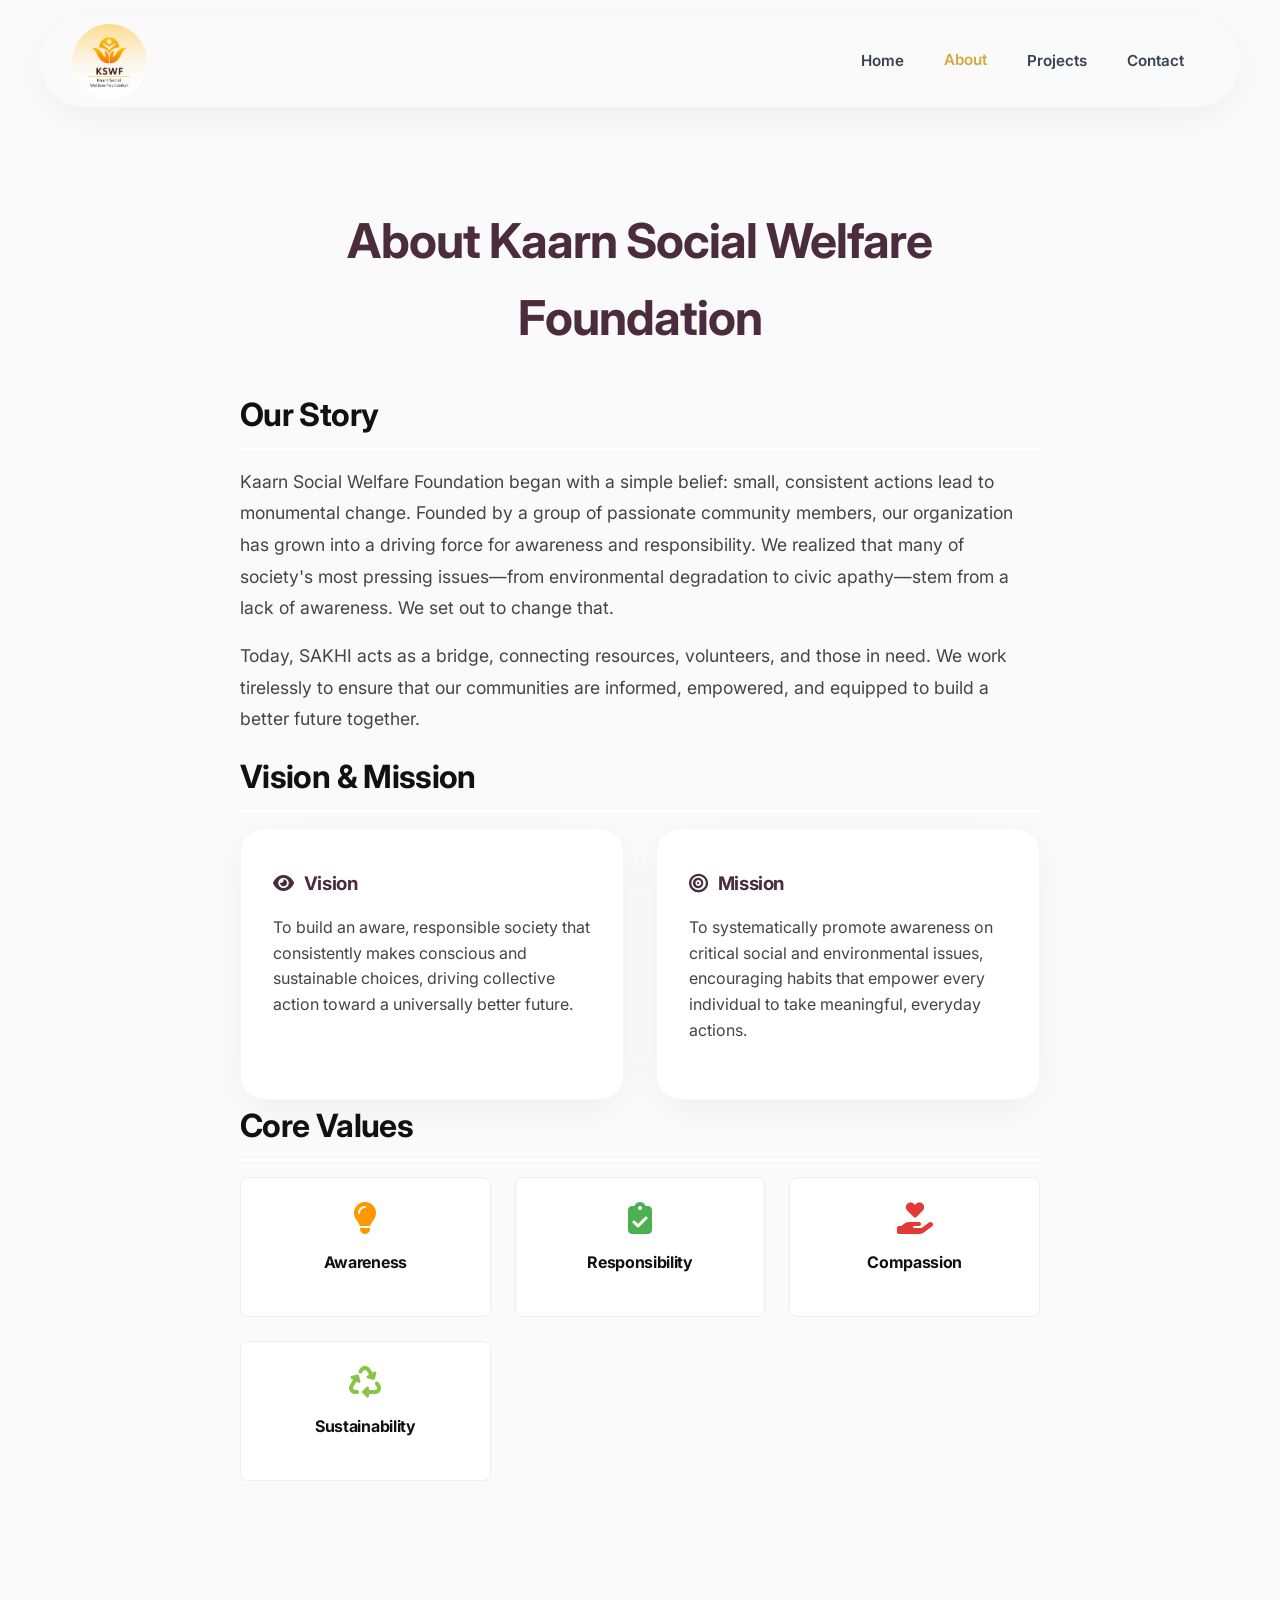
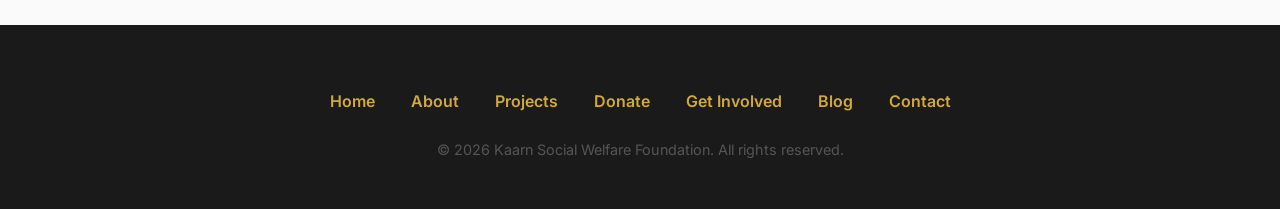
==== about.html @ 5286b678 "Initial commit" ====
<!doctype html>
<html lang="en">
  <head>
    <meta charset="UTF-8" />
    <meta name="viewport" content="width=device-width, initial-scale=1.0" />
    <title>About Us - Kaarn Social Welfare Foundation</title>
    <link rel="preconnect" href="https://fonts.googleapis.com" />
    <link rel="preconnect" href="https://fonts.gstatic.com" crossorigin />
    <link
      href="https://fonts.googleapis.com/css2?family=Inter:wght@400;600;700&family=Lora:ital,wght@0,400;0,700;1,600&display=swap"
      rel="stylesheet"
    />
    <link rel="stylesheet" href="css/style.css" />
    <link
      rel="stylesheet"
      href="https://cdnjs.cloudflare.com/ajax/libs/font-awesome/6.4.0/css/all.min.css"
    />
  </head>
  <body>
    <header class="header">
      <nav class="nav-container">
        <div class="logo">
          <a href="index.html" class="flex items-center"
            ><img src="images/kswf-logo.png" alt="KSWF Logo"
          /></a>
        </div>
        <div class="nav-links">
          <a href="index.html">Home</a>
          <a href="about.html" class="active">About</a>
          <a href="programs.html">Projects</a>
          <a href="contact.html">contact</a>
        </div>
      </nav>
    </header>

    <main>
      <section class="section container" style="max-width: 800px">
        <h1
          class="text-center mb-2"
          style="font-size: 3rem; color: var(--button-bg)"
        >
          About Kaarn Social Welfare Foundation
        </h1>

        <div class="mb-4">
          <h2
            style="
              font-size: 2rem;
              border-bottom: 2px solid var(--card-bg);
              padding-bottom: 0.5rem;
            "
          >
            Our Story
          </h2>
          <p
            class="font-sans mt-1"
            style="font-size: 1.1rem; color: #444; line-height: 1.8"
          >
            Kaarn Social Welfare Foundation began with a simple belief: small,
            consistent actions lead to monumental change. Founded by a group of
            passionate community members, our organization has grown into a
            driving force for awareness and responsibility. We realized that
            many of society's most pressing issues—from environmental
            degradation to civic apathy—stem from a lack of awareness. We set
            out to change that.
          </p>
          <p
            class="font-sans mt-1"
            style="font-size: 1.1rem; color: #444; line-height: 1.8"
          >
            Today, SAKHI acts as a bridge, connecting resources, volunteers, and
            those in need. We work tirelessly to ensure that our communities are
            informed, empowered, and equipped to build a better future together.
          </p>
        </div>

        <div class="mb-4">
          <h2
            style="
              font-size: 2rem;
              border-bottom: 2px solid var(--card-bg);
              padding-bottom: 0.5rem;
            "
          >
            Vision & Mission
          </h2>
          <div class="flex gap-2 mt-2 flex-wrap">
            <div class="card flex-1" style="min-width: 300px">
              <h3 style="color: var(--button-bg)">
                <i class="fas fa-eye" style="margin-right: 10px"></i>Vision
              </h3>
              <p style="font-family: var(--font-sans); color: #444">
                To build an aware, responsible society that consistently makes
                conscious and sustainable choices, driving collective action
                toward a universally better future.
              </p>
            </div>
            <div class="card flex-1" style="min-width: 300px">
              <h3 style="color: var(--button-bg)">
                <i class="fas fa-bullseye" style="margin-right: 10px"></i
                >Mission
              </h3>
              <p style="font-family: var(--font-sans); color: #444">
                To systematically promote awareness on critical social and
                environmental issues, encouraging habits that empower every
                individual to take meaningful, everyday actions.
              </p>
            </div>
          </div>
        </div>

        <div>
          <h2
            style="
              font-size: 2rem;
              border-bottom: 2px solid var(--card-bg);
              padding-bottom: 0.5rem;
            "
          >
            Core Values
          </h2>
          <ul class="grid-auto-fit mt-2" style="list-style: none; gap: 1.5rem">
            <li
              class="card-light text-center"
              style="padding: 1.5rem; border-radius: 8px"
            >
              <i
                class="fas fa-lightbulb"
                style="font-size: 2rem; color: #ff9800; margin-bottom: 1rem"
              ></i>
              <h4 style="font-family: var(--font-sans)">Awareness</h4>
            </li>
            <li
              class="card-light text-center"
              style="padding: 1.5rem; border-radius: 8px"
            >
              <i
                class="fas fa-clipboard-check"
                style="font-size: 2rem; color: #4caf50; margin-bottom: 1rem"
              ></i>
              <h4 style="font-family: var(--font-sans)">Responsibility</h4>
            </li>
            <li
              class="card-light text-center"
              style="padding: 1.5rem; border-radius: 8px"
            >
              <i
                class="fas fa-hand-holding-heart"
                style="font-size: 2rem; color: #e53935; margin-bottom: 1rem"
              ></i>
              <h4 style="font-family: var(--font-sans)">Compassion</h4>
            </li>
            <li
              class="card-light text-center"
              style="padding: 1.5rem; border-radius: 8px"
            >
              <i
                class="fas fa-recycle"
                style="font-size: 2rem; color: #8bc34a; margin-bottom: 1rem"
              ></i>
              <h4 style="font-family: var(--font-sans)">Sustainability</h4>
            </li>
          </ul>
        </div>
      </section>
    </main>

    <footer class="footer">
      <div class="container">
        <div class="footer-links">
          <a href="index.html">Home</a>
          <a href="about.html">About</a>
          <a href="programs.html">Projects</a>
          <a href="donate.html">Donate</a>
          <a href="get-involved.html">Get Involved</a>
          <a href="blog.html">Blog</a>
          <a href="contact.html">Contact</a>
        </div>
        <p class="footer-text">
          &copy; 2026 Kaarn Social Welfare Foundation. All rights reserved.
        </p>
      </div>
    </footer>
    <script src="js/main.js"></script>
  </body>
</html>
---- css/style.css ----
:root {
  --bg-color: #FAFAFA;
  --text-color: #2A2A2A;
  --card-bg: #FFFFFF;
  --button-bg: #4b2c3a;
  --button-hover: #3d232f;
  --nav-text: #374151;
  --font-serif: "Lora", serif;
  --font-sans: "Inter", sans-serif;
  --grid-color: rgba(0, 0, 0, 0.03);
  --glass-bg: rgba(255, 255, 255, 0.7);
  --glass-border: rgba(255, 255, 255, 0.4);
  --shadow-soft: 0 10px 40px -10px rgba(0, 0, 0, 0.08);
  --shadow-hover: 0 20px 40px -10px rgba(0, 0, 0, 0.12);
}

* {
  margin: 0;
  padding: 0;
  box-sizing: border-box;
}

body {
  font-family: var(--font-sans);
  background-color: var(--bg-color);
  color: var(--text-color);
  line-height: 1.6;
  -webkit-font-smoothing: antialiased;
}

/* Typography */
h1, h2, h3, h4, h5, h6 {
  font-family: var(--font-sans);
  font-weight: 700;
  margin-bottom: 1rem;
  letter-spacing: -0.02em;
  color: #111;
}

p {
  margin-bottom: 1rem;
  color: #555;
}

a {
  text-decoration: none;
  color: inherit;
}

/* Utilities */
.glass {
  background: var(--glass-bg);
  backdrop-filter: blur(16px);
  -webkit-backdrop-filter: blur(16px);
  border: 1px solid var(--glass-border);
}

/* Animations */
@keyframes fadeInUp {
  from {
    opacity: 0;
    transform: translateY(30px);
  }
  to {
    opacity: 1;
    transform: translateY(0);
  }
}
.fade-in-up {
  animation: fadeInUp 0.8s cubic-bezier(0.4, 0, 0.2, 1) forwards;
  opacity: 0;
}
.delay-1 { animation-delay: 0.1s; }
.delay-2 { animation-delay: 0.2s; }
.delay-3 { animation-delay: 0.3s; }

/* Layout */
.container {
  max-width: 1200px;
  margin: 0 auto;
  padding: 0 2rem;
}

/* Navigation */
.header {
  position: sticky;
  top: 0;
  z-index: 1000;
  padding: 1rem 0;
  background: transparent;
}

.nav-container {
  display: flex;
  justify-content: space-between;
  align-items: center;
  max-width: 1200px;
  margin: 0 auto;
  padding: 0.5rem 2rem;
  border-radius: 50px;
  box-shadow: var(--shadow-soft);
  transition: all 0.3s ease;
}

.logo {
  display: flex;
  align-items: center;
}

.logo a {
  display: flex;
  align-items: center;
  justify-content: center;
  width: 75px;
  height: 75px;
  border-radius: 50%;
  overflow: hidden;
}

.logo img {
  width: 100%;
  height: 100%;
  object-fit: cover;
  transform: scale(1.35); /* Zooms in to crop the outer cream border */
}

.nav-links {
  display: flex;
  gap: 2.5rem;
  padding: 0.5rem 1.5rem;
  background-color: transparent;
}

.nav-links a {
  font-family: var(--font-sans);
  font-size: 0.95rem;
  font-weight: 600;
  text-transform: capitalize;
  color: var(--nav-text);
  transition: color 0.3s ease, transform 0.2s ease;
}

.nav-links a:hover,
.nav-links a.active {
  color: #d1a93e;
  transform: translateY(-1px);
}

/* Button */
.btn {
  display: inline-flex;
  align-items: center;
  justify-content: center;
  background-color: var(--button-bg);
  color: white;
  padding: 0.8rem 2.5rem;
  border-radius: 50px;
  font-family: var(--font-sans);
  font-weight: 600;
  text-align: center;
  transition: all 0.3s cubic-bezier(0.4, 0, 0.2, 1);
  cursor: pointer;
  border: none;
  box-shadow: 0 4px 15px rgba(75, 44, 58, 0.2);
}

.btn:hover {
  background-color: var(--button-hover);
  transform: translateY(-3px);
  box-shadow: 0 8px 25px rgba(75, 44, 58, 0.3);
}

/* Sections */
.section {
  padding: 5rem 0;
}

.text-center {
  text-align: center;
}

/* Grid Background */
.bg-grid {
  background-image:
    linear-gradient(to right, var(--grid-color) 1px, transparent 1px),
    linear-gradient(to bottom, var(--grid-color) 1px, transparent 1px);
  background-size: 40px 40px;
}

/* Cards */
.card {
  background-color: var(--card-bg);
  border-radius: 24px;
  padding: 2.5rem 2rem;
  box-shadow: var(--shadow-soft);
  border: 1px solid rgba(0,0,0,0.03);
  transition: all 0.3s cubic-bezier(0.4, 0, 0.2, 1);
}

.card:hover {
  transform: translateY(-8px);
  box-shadow: var(--shadow-hover);
}

/* Footer */
.footer {
  background-color: #1a1a1a;
  color: white;
  text-align: center;
  padding: 4rem 0 2rem;
  margin-top: 4rem;
}

.footer a {
  color: #d1a93e;
  margin: 0 1rem;
  font-weight: 600;
  transition: color 0.3s;
}
.footer a:hover {
  color: white;
}

/* Forms */
.form-group {
  margin-bottom: 1.5rem;
}

.form-control {
  width: 100%;
  padding: 0.8rem;
  border: 1px solid #ddd;
  border-radius: 4px;
  font-family: var(--font-sans);
}

textarea.form-control {
  min-height: 150px;
}

/* Typography & Utilities */
.text-italic {
  font-style: italic;
}
.font-sans {
  font-family: var(--font-sans);
}
.font-serif {
  font-family: var(--font-serif);
}
.font-weight-600 {
  font-weight: 600;
}
.font-weight-700 {
  font-weight: 700;
}
.text-primary {
  color: #e53935;
}
.text-secondary {
  color: #4caf50;
}
.text-accent {
  color: #ff9800;
}
.text-gold {
  color: #d1a93e;
}
.text-muted {
  color: #555;
}
.text-muted-light {
  color: #888;
}
.text-muted-dark {
  color: #333;
}
.text-white {
  color: white;
}
.text-lowercase {
  text-transform: lowercase;
}
.text-capitalize {
  text-transform: capitalize;
}
.letter-spacing-1 {
  letter-spacing: 1px;
}

/* Layout Utilities */
.flex {
  display: flex;
}
.flex-column {
  display: flex;
  flex-direction: column;
}
.items-center {
  align-items: center;
}
.justify-center {
  justify-content: center;
}
.justify-between {
  justify-content: space-between;
}
.flex-wrap {
  flex-wrap: wrap;
}
.flex-1 {
  flex: 1;
}
.gap-1 {
  gap: 1rem;
}
.gap-1-5 {
  gap: 1.5rem;
}
.gap-2 {
  gap: 2rem;
}
.gap-3 {
  gap: 3rem;
}
.gap-4 {
  gap: 4rem;
}
.mb-0-5 {
  margin-bottom: 0.5rem;
}
.mb-1 {
  margin-bottom: 1rem;
}
.mb-1-5 {
  margin-bottom: 1.5rem;
}
.mb-2 {
  margin-bottom: 2rem;
}
.mb-3 {
  margin-bottom: 3rem;
}
.mt-0-5 {
  margin-top: 0.5rem;
}
.mt-1 {
  margin-top: 1rem;
}
.mr-0-5 {
  margin-right: 0.5rem;
}
.w-full {
  width: 100%;
}
.h-full {
  height: 100%;
}

/* Custom Components */
.hero-section {
  position: relative;
  width: 100%;
  height: 60vh;
  overflow: hidden;
  display: flex;
  align-items: center;
  justify-content: center;
  background-color: #fcfcf2;
}
.hero-image {
  width: 100%;
  height: 100%;
  object-fit: cover;
  position: absolute;
  z-index: 1;
}
.hero-content {
  position: relative;
  z-index: 2;
  text-align: center;
  background: rgba(255, 255, 255, 0.85);
  padding: 2rem 4rem;
  border-radius: 12px;
  box-shadow: 0 4px 15px rgba(0, 0, 0, 0.1);
}
.quote-text {
  font-style: italic;
  font-weight: 600;
  font-size: 1.2rem;
  line-height: 1.8;
}

/* Grids */
.grid-auto-fit {
  display: grid;
  grid-template-columns: repeat(auto-fit, minmax(250px, 1fr));
  gap: 2rem;
}

/* Cards Extended */
.card-light {
  background-color: #fff;
  border: 1px solid #eee;
}

/* Specific Section Styles */
.vision-mission-list {
  list-style: none;
  font-family: var(--font-serif);
  font-size: 1.1rem;
  line-height: 2;
}
.vision-mission-list i {
  color: #d1a93e;
  margin-right: 8px;
}
.cta-section {
  background-color: var(--card-bg);
  padding: 5rem 2rem;
  margin: 3rem auto;
  max-width: 1100px;
  border-radius: 20px;
  box-shadow: 0 10px 30px rgba(0, 0, 0, 0.05);
}

.btn-group {
  display: flex;
  gap: 1rem;
  margin-bottom: 1rem;
}
.btn-outline {
  flex: 1;
  background-color: #f0f0f0;
  color: #333;
  padding: 0.5rem;
}
.btn-outline.active {
  background-color: var(--button-bg);
  color: white;
}
.btn-success {
  background-color: #4caf50;
  color: white;
}
.btn-danger {
  background-color: #e53935;
  color: white;
}

/* Forms Extended */
.form-label {
  font-family: var(--font-sans);
  font-weight: 600;
  display: block;
  margin-bottom: 0.5rem;
}
.payment-placeholder {
  border: 1px dashed #ccc;
  padding: 1.5rem;
  text-align: center;
  background-color: #f9f9f9;
  border-radius: 4px;
}
.footer-links {
  margin-bottom: 1.5rem;
}
.footer-text {
  font-family: var(--font-sans);
  font-size: 0.9rem;
}

/* Responsive */
@media (max-width: 768px) {
  .nav-container {
    padding: 0.5rem 1rem;
    /* Do not change flex-direction to column, keep inline */
  }

  .nav-links {
    gap: 0.8rem;
    padding: 0;
  }

  .nav-links a {
    font-size: 0.85rem;
  }

  .logo a {
    width: 50px;
    height: 50px;
  }

  .hero-content {
    padding: 1.5rem 1rem;
    width: 90%;
  }

  .hero-content h1 {
    font-size: 1.8rem !important;
  }
  
  .hero-content p {
    font-size: 1rem !important;
  }
}

/* ==========================================================================
   Our Work & Impact Stories Section
   ========================================================================== */

/* General Section Styles */
.stories-section {
  background-color: var(--bg-color); /* Cream/White background */
  padding: 5rem 0;
}

.stories-subtitle {
  text-align: center;
  color: #555;
  font-size: 1.1rem;
  max-width: 700px;
  margin: 0 auto 3rem auto;
}

/* Part 1: Impact Highlights */
.highlights-wrapper {
  overflow-x: auto;
  padding: 1rem 0 2rem 0;
  margin-bottom: 2rem;
  -webkit-overflow-scrolling: touch;
  scrollbar-width: thin;
}

.highlights-wrapper::-webkit-scrollbar {
  height: 6px;
}
.highlights-wrapper::-webkit-scrollbar-thumb {
  background-color: #ddd;
  border-radius: 10px;
}

.highlights-container {
  display: flex;
  gap: 2rem;
  padding: 0 1rem;
  width: max-content;
  margin: 0 auto;
}

.highlight-item {
  display: flex;
  flex-direction: column;
  align-items: center;
  gap: 0.8rem;
  cursor: pointer;
  transition: transform 0.2s ease;
  width: 100px;
}

.highlight-item:hover {
  transform: translateY(-5px);
}

.highlight-img-wrapper {
  width: 80px;
  height: 80px;
  border-radius: 50%;
  padding: 4px;
  background: linear-gradient(135deg, #d1a93e, #4caf50); /* Soft yellow to green */
  box-shadow: 0 4px 10px rgba(0,0,0,0.1);
}

.highlight-img-wrapper img {
  width: 100%;
  height: 100%;
  border-radius: 50%;
  object-fit: cover;
  border: 3px solid #fff; /* Inner white border */
}

.highlight-title {
  font-size: 0.85rem;
  font-weight: 600;
  text-align: center;
  color: #333;
  line-height: 1.2;
}

/* Part 2: Featured Program */
.featured-program-container {
  margin-bottom: 4rem;
}

.featured-card {
  display: flex;
  background: var(--card-bg);
  border-radius: 20px;
  overflow: hidden;
  box-shadow: 0 10px 40px -10px rgba(0,0,0,0.1);
  transition: box-shadow 0.3s ease, transform 0.3s ease;
  border: 1px solid rgba(0,0,0,0.03);
}

.featured-card:hover {
  box-shadow: 0 20px 50px -10px rgba(0,0,0,0.15);
  transform: translateY(-3px);
}

.featured-img-container {
  flex: 1;
  min-width: 300px;
  position: relative;
}

.featured-img-container img {
  width: 100%;
  height: 100%;
  object-fit: cover;
  min-height: 350px;
}

.featured-content {
  flex: 1;
  padding: 3rem;
  display: flex;
  flex-direction: column;
  justify-content: center;
}

.badge {
  display: inline-block;
  padding: 0.4rem 1rem;
  border-radius: 50px;
  font-size: 0.8rem;
  font-weight: 700;
  text-transform: uppercase;
  letter-spacing: 0.5px;
  margin-bottom: 1rem;
  width: fit-content;
}

.badge-featured {
  background-color: rgba(209, 169, 62, 0.15); /* Light gold */
  color: #b38b22;
}

.featured-stats {
  display: flex;
  flex-wrap: wrap;
  gap: 1.5rem;
  margin-top: 1.5rem;
  margin-bottom: 2rem;
  padding-top: 1.5rem;
  border-top: 1px solid #eee;
}

.stat-item {
  display: flex;
  align-items: center;
  gap: 0.5rem;
  font-size: 0.95rem;
  color: #555;
  font-weight: 600;
}

.stat-item i {
  color: #4caf50;
  font-size: 1.2rem;
}

/* Part 3: Filter Buttons */
.filter-container {
  display: flex;
  flex-wrap: wrap;
  justify-content: center;
  gap: 1rem;
  margin-bottom: 3rem;
}

.filter-pill {
  padding: 0.6rem 1.5rem;
  border-radius: 50px;
  border: 1px solid #ddd;
  background-color: #fff;
  color: #555;
  font-weight: 600;
  font-size: 0.95rem;
  cursor: pointer;
  transition: all 0.3s ease;
  font-family: var(--font-sans);
}

.filter-pill:hover {
  border-color: #d1a93e;
  color: #d1a93e;
}

.filter-pill.active {
  background-color: var(--button-bg);
  color: #fff;
  border-color: var(--button-bg);
}

/* Part 4: Post Cards Grid */
.post-grid {
  display: grid;
  grid-template-columns: repeat(3, 1fr);
  gap: 2rem;
}

.post-card {
  background: var(--card-bg);
  border-radius: 16px;
  overflow: hidden;
  box-shadow: 0 8px 30px -10px rgba(0,0,0,0.08);
  transition: all 0.3s ease;
  border: 1px solid rgba(0,0,0,0.03);
  display: flex;
  flex-direction: column;
}

.post-card:hover {
  transform: translateY(-8px);
  box-shadow: 0 15px 40px -10px rgba(0,0,0,0.12);
}

.post-img-container {
  position: relative;
  height: 220px;
  overflow: hidden;
}

.post-img-container img {
  width: 100%;
  height: 100%;
  object-fit: cover;
  transition: transform 0.5s ease;
}

.post-card:hover .post-img-container img {
  transform: scale(1.05);
}

.post-badge {
  position: absolute;
  top: 1rem;
  left: 1rem;
  background: rgba(255,255,255,0.95);
  color: #4caf50;
  padding: 0.4rem 0.8rem;
  border-radius: 50px;
  font-size: 0.75rem;
  font-weight: 700;
  text-transform: uppercase;
  box-shadow: 0 4px 10px rgba(0,0,0,0.1);
  z-index: 2;
}

.post-content {
  padding: 1.5rem;
  display: flex;
  flex-direction: column;
  flex: 1;
}

.post-meta {
  display: flex;
  justify-content: space-between;
  font-size: 0.85rem;
  color: #888;
  margin-bottom: 0.8rem;
  font-weight: 500;
}

.post-meta i {
  color: #d1a93e;
  margin-right: 4px;
}

.post-title {
  font-size: 1.25rem;
  margin-bottom: 0.8rem;
  line-height: 1.4;
}

.post-desc {
  font-size: 0.95rem;
  color: #666;
  margin-bottom: 1.5rem;
  flex: 1;
}

.post-footer {
  display: flex;
  justify-content: space-between;
  align-items: center;
  border-top: 1px solid #f0f0f0;
  padding-top: 1.2rem;
  margin-top: auto;
}

.post-impact {
  font-size: 0.85rem;
  font-weight: 700;
  color: #4caf50;
  display: flex;
  align-items: center;
  gap: 4px;
}

.post-read-btn {
  font-size: 0.9rem;
  font-weight: 600;
  color: var(--button-bg);
  transition: color 0.2s ease;
}

.post-card:hover .post-read-btn {
  color: #d1a93e;
}

/* Modal Styles */
.impact-modal-overlay {
  position: fixed;
  top: 0;
  left: 0;
  width: 100%;
  height: 100%;
  background: rgba(0,0,0,0.6);
  backdrop-filter: blur(5px);
  z-index: 2000;
  display: flex;
  align-items: center;
  justify-content: center;
  opacity: 0;
  visibility: hidden;
  transition: all 0.3s ease;
  padding: 1rem;
}

.impact-modal-overlay.active {
  opacity: 1;
  visibility: visible;
}

.impact-modal-content {
  background: var(--card-bg);
  border-radius: 20px;
  width: 100%;
  max-width: 600px;
  max-height: 90vh;
  overflow-y: auto;
  position: relative;
  transform: translateY(30px);
  transition: all 0.4s cubic-bezier(0.175, 0.885, 0.32, 1.275);
  box-shadow: 0 20px 60px rgba(0,0,0,0.2);
}

.impact-modal-overlay.active .impact-modal-content {
  transform: translateY(0);
}

.impact-modal-close {
  position: absolute;
  top: 15px;
  right: 15px;
  width: 35px;
  height: 35px;
  border-radius: 50%;
  background: rgba(255,255,255,0.9);
  border: none;
  font-size: 1.2rem;
  color: #333;
  cursor: pointer;
  display: flex;
  align-items: center;
  justify-content: center;
  z-index: 10;
  box-shadow: 0 2px 10px rgba(0,0,0,0.1);
  transition: all 0.2s ease;
}

.impact-modal-close:hover {
  background: #fff;
  color: #e53935;
  transform: scale(1.1);
}

.impact-modal-img {
  width: 100%;
  height: 300px;
  object-fit: cover;
}

.impact-modal-body {
  padding: 2.5rem;
}

.impact-modal-stats {
  display: flex;
  gap: 1.5rem;
  margin-top: 1rem;
  margin-bottom: 2rem;
  padding: 1rem;
  background: #fcfcf2;
  border-radius: 12px;
  border-left: 4px solid #4caf50;
}

/* Responsive Overrides for Stories Section */
@media (max-width: 992px) {
  .post-grid {
    grid-template-columns: repeat(2, 1fr);
  }
  .featured-card {
    flex-direction: column;
  }
  .featured-img-container img {
    min-height: 250px;
  }
  .featured-content {
    padding: 2rem;
  }
}

@media (max-width: 576px) {
  .post-grid {
    grid-template-columns: 1fr;
  }
  .highlights-container {
    justify-content: flex-start;
  }
  .impact-modal-body {
    padding: 1.5rem;
  }
}
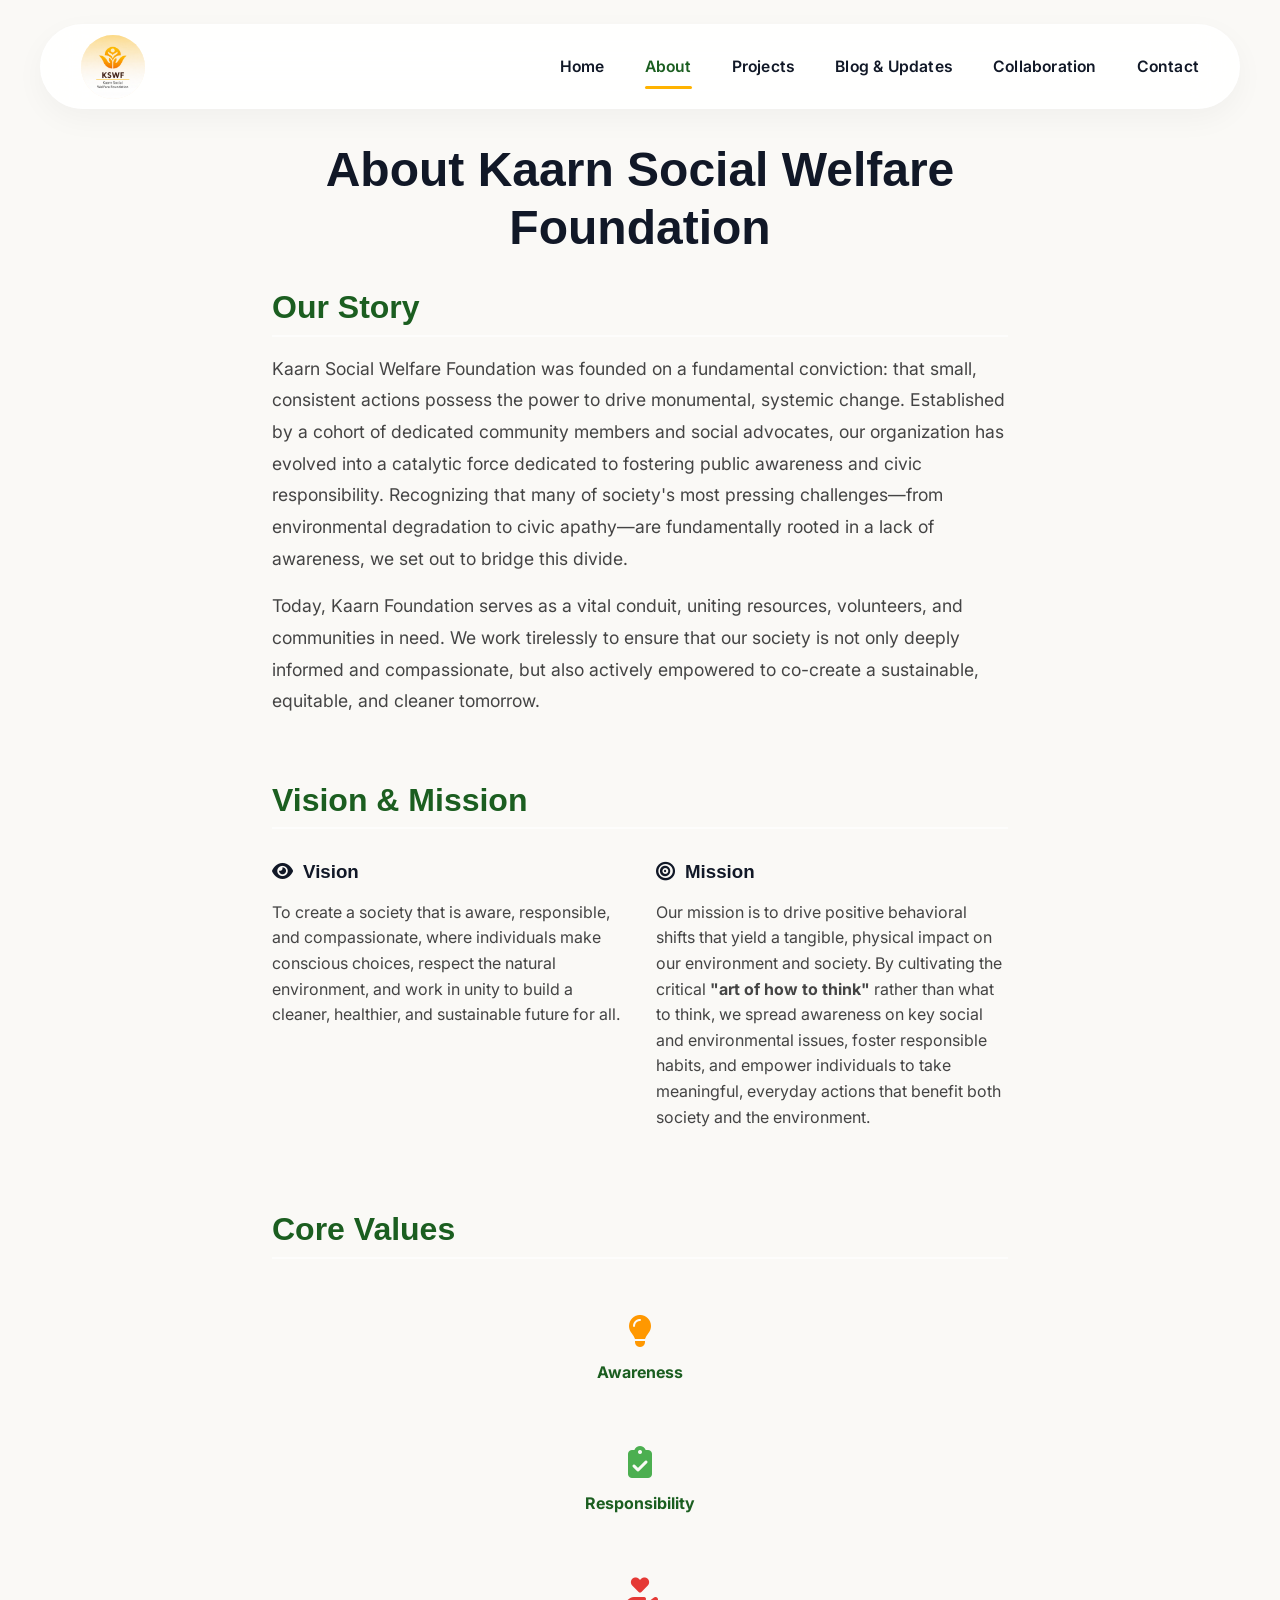
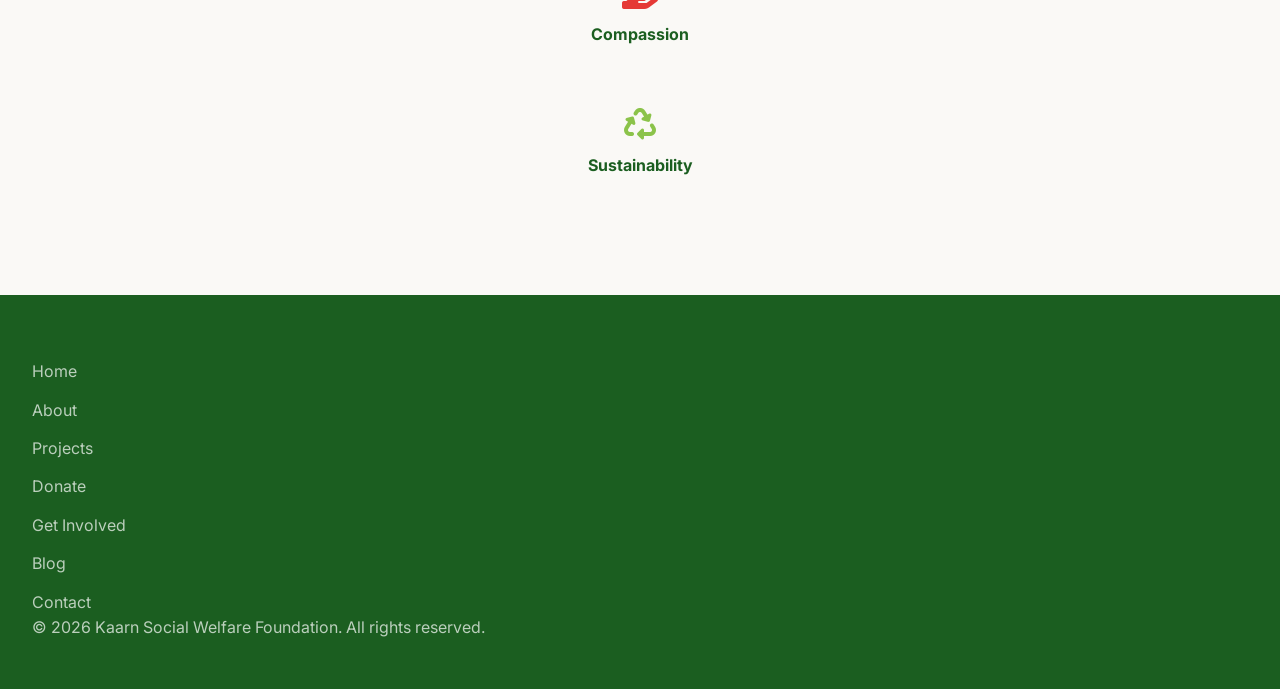
==== commit 190a7840: "main file" ====
--- a/about.html
+++ b/about.html
@@ -28,7 +28,9 @@
           <a href="index.html">Home</a>
           <a href="about.html" class="active">About</a>
           <a href="programs.html">Projects</a>
-          <a href="contact.html">contact</a>
+          <a href="blog.html">Blog & Updates</a>
+          <a href="collab.html">Collaboration</a>
+          <a href="contact.html">Contact</a>
         </div>
       </nav>
     </header>
@@ -56,21 +58,20 @@
             class="font-sans mt-1"
             style="font-size: 1.1rem; color: #444; line-height: 1.8"
           >
-            Kaarn Social Welfare Foundation began with a simple belief: small,
-            consistent actions lead to monumental change. Founded by a group of
-            passionate community members, our organization has grown into a
-            driving force for awareness and responsibility. We realized that
-            many of society's most pressing issues—from environmental
-            degradation to civic apathy—stem from a lack of awareness. We set
-            out to change that.
+            Kaarn Social Welfare Foundation was founded on a fundamental conviction: that small,
+            consistent actions possess the power to drive monumental, systemic change. Established by a cohort of
+            dedicated community members and social advocates, our organization has evolved into a catalytic force
+            dedicated to fostering public awareness and civic responsibility. Recognizing that many of society's most pressing challenges—from
+            environmental degradation to civic apathy—are fundamentally rooted in a lack of awareness, we set
+            out to bridge this divide.
           </p>
           <p
             class="font-sans mt-1"
             style="font-size: 1.1rem; color: #444; line-height: 1.8"
           >
-            Today, SAKHI acts as a bridge, connecting resources, volunteers, and
-            those in need. We work tirelessly to ensure that our communities are
-            informed, empowered, and equipped to build a better future together.
+            Today, Kaarn Foundation serves as a vital conduit, uniting resources, volunteers, and
+            communities in need. We work tirelessly to ensure that our society is not only deeply informed and
+            compassionate, but also actively empowered to co-create a sustainable, equitable, and cleaner tomorrow.
           </p>
         </div>
 
@@ -84,26 +85,21 @@
           >
             Vision & Mission
           </h2>
-          <div class="flex gap-2 mt-2 flex-wrap">
+          <div class="flex gap-2 mt-2 flex-wrap vision-mission-flex">
             <div class="card flex-1" style="min-width: 300px">
               <h3 style="color: var(--button-bg)">
                 <i class="fas fa-eye" style="margin-right: 10px"></i>Vision
               </h3>
-              <p style="font-family: var(--font-sans); color: #444">
-                To build an aware, responsible society that consistently makes
-                conscious and sustainable choices, driving collective action
-                toward a universally better future.
+              <p style="font-family: var(--font-sans); color: #444; line-height: 1.6">
+                To create a society that is aware, responsible, and compassionate, where individuals make conscious choices, respect the natural environment, and work in unity to build a cleaner, healthier, and sustainable future for all.
               </p>
             </div>
             <div class="card flex-1" style="min-width: 300px">
               <h3 style="color: var(--button-bg)">
-                <i class="fas fa-bullseye" style="margin-right: 10px"></i
-                >Mission
+                <i class="fas fa-bullseye" style="margin-right: 10px"></i>Mission
               </h3>
-              <p style="font-family: var(--font-sans); color: #444">
-                To systematically promote awareness on critical social and
-                environmental issues, encouraging habits that empower every
-                individual to take meaningful, everyday actions.
+              <p style="font-family: var(--font-sans); color: #444; line-height: 1.6">
+                Our mission is to drive positive behavioral shifts that yield a tangible, physical impact on our environment and society. By cultivating the critical <strong>"art of how to think"</strong> rather than what to think, we spread awareness on key social and environmental issues, foster responsible habits, and empower individuals to take meaningful, everyday actions that benefit both society and the environment.
               </p>
             </div>
           </div>
--- a/css/style.css
+++ b/css/style.css
@@ -1,17 +1,28 @@
 :root {
-  --bg-color: #FAFAFA;
-  --text-color: #2A2A2A;
-  --card-bg: #FFFFFF;
-  --button-bg: #4b2c3a;
-  --button-hover: #3d232f;
-  --nav-text: #374151;
-  --font-serif: "Lora", serif;
-  --font-sans: "Inter", sans-serif;
-  --grid-color: rgba(0, 0, 0, 0.03);
-  --glass-bg: rgba(255, 255, 255, 0.7);
+  --bg-color: #faf9f6; /* Cream/off-white */
+  --text-primary: #111827; /* Dark text */
+  --text-muted: #4b5563; /* Muted text */
+  --primary-color: #1b5e20; /* Dark green */
+  --primary-hover: #2e7d32; 
+  --accent-color: #ffb300; /* Soft yellow/gold */
+  --accent-hover: #ffcc00;
+  
+  --card-bg: rgba(255, 255, 255, 0.7);
   --glass-border: rgba(255, 255, 255, 0.4);
-  --shadow-soft: 0 10px 40px -10px rgba(0, 0, 0, 0.08);
-  --shadow-hover: 0 20px 40px -10px rgba(0, 0, 0, 0.12);
+  --glass-shadow: 0 8px 32px 0 rgba(31, 38, 135, 0.07);
+  
+  --shadow-soft: 0 4px 20px -2px rgba(0, 0, 0, 0.05);
+  --shadow-hover: 0 10px 30px -5px rgba(0, 0, 0, 0.1);
+  
+  --font-sans: 'Inter', sans-serif;
+  --font-heading: 'Outfit', sans-serif;
+  
+  --radius-sm: 8px;
+  --radius-md: 16px;
+  --radius-lg: 24px;
+  --radius-full: 9999px;
+  
+  --transition: all 0.3s cubic-bezier(0.4, 0, 0.2, 1);
 }
 
 * {
@@ -20,74 +31,136 @@
   box-sizing: border-box;
 }
 
+html {
+  scroll-behavior: smooth;
+}
+
 body {
   font-family: var(--font-sans);
   background-color: var(--bg-color);
-  color: var(--text-color);
+  color: var(--text-primary);
   line-height: 1.6;
   -webkit-font-smoothing: antialiased;
 }
 
+/* Global Content Offsets & Anchor Link Padding */
+main {
+  padding-top: 3.5rem; /* Balanced premium spacing below the sticky floating navbar */
+  display: block;
+}
+
+section {
+  scroll-margin-top: 130px; /* Offset anchor link scroll destination so header doesn't cover headings */
+}
+
+
 /* Typography */
 h1, h2, h3, h4, h5, h6 {
-  font-family: var(--font-sans);
+  font-family: var(--font-heading);
   font-weight: 700;
   margin-bottom: 1rem;
-  letter-spacing: -0.02em;
-  color: #111;
+  color: var(--primary-color);
+  line-height: 1.2;
 }
 
 p {
   margin-bottom: 1rem;
-  color: #555;
+  color: var(--text-muted);
 }
 
 a {
   text-decoration: none;
   color: inherit;
+  transition: var(--transition);
 }
 
 /* Utilities */
+.container {
+  max-width: 1280px;
+  margin: 0 auto;
+  padding: 0 2rem;
+}
+
+.text-center { text-align: center; }
+.mb-1 { margin-bottom: 1rem; }
+.mb-2 { margin-bottom: 2rem; }
+.mb-3 { margin-bottom: 3rem; }
+.mb-4 { margin-bottom: 4rem; }
+.mt-2 { margin-top: 2rem; }
+.w-full { width: 100%; }
+
+.flex { display: flex; }
+.items-center { align-items: center; }
+.justify-between { justify-content: space-between; }
+.justify-center { justify-content: center; }
+.flex-column { flex-direction: column; }
+.flex-wrap { flex-wrap: wrap; }
+.flex-1 { flex: 1 1 0%; }
+.gap-1 { gap: 1rem; }
+.gap-2 { gap: 2rem; }
+.gap-3 { gap: 3rem; }
+
+/* Glassmorphism */
 .glass {
-  background: var(--glass-bg);
-  backdrop-filter: blur(16px);
-  -webkit-backdrop-filter: blur(16px);
+  background: var(--card-bg);
+  backdrop-filter: blur(12px);
+  -webkit-backdrop-filter: blur(12px);
   border: 1px solid var(--glass-border);
+  box-shadow: var(--glass-shadow);
+}
+
+/* Buttons */
+.btn {
+  display: inline-flex;
+  align-items: center;
+  justify-content: center;
+  background-color: var(--primary-color);
+  color: white;
+  padding: 0.8rem 2rem;
+  border-radius: var(--radius-full);
+  font-family: var(--font-sans);
+  font-weight: 600;
+  border: none;
+  cursor: pointer;
+  transition: var(--transition);
+  box-shadow: 0 4px 14px rgba(27, 94, 32, 0.2);
+}
+
+.btn:hover {
+  background-color: var(--primary-hover);
+  transform: scale(1.02) translateY(-2px);
+  box-shadow: 0 6px 20px rgba(27, 94, 32, 0.3);
+  color: white;
+}
+
+.btn-accent {
+  background-color: var(--accent-color);
+  color: var(--text-primary);
+  box-shadow: 0 4px 14px rgba(255, 179, 0, 0.3);
+}
+
+.btn-accent:hover {
+  background-color: var(--accent-hover);
+  color: var(--text-primary);
+  box-shadow: 0 6px 20px rgba(255, 179, 0, 0.4);
 }
 
 /* Animations */
 @keyframes fadeInUp {
-  from {
-    opacity: 0;
-    transform: translateY(30px);
-  }
-  to {
-    opacity: 1;
-    transform: translateY(0);
-  }
-}
+  from { opacity: 0; transform: translateY(30px); }
+  to { opacity: 1; transform: translateY(0); }
+}
+
 .fade-in-up {
   animation: fadeInUp 0.8s cubic-bezier(0.4, 0, 0.2, 1) forwards;
-  opacity: 0;
-}
-.delay-1 { animation-delay: 0.1s; }
-.delay-2 { animation-delay: 0.2s; }
-.delay-3 { animation-delay: 0.3s; }
-
-/* Layout */
-.container {
-  max-width: 1200px;
-  margin: 0 auto;
-  padding: 0 2rem;
 }
 
 /* Navigation */
 .header {
   position: sticky;
-  top: 0;
+  top: 1.5rem;
   z-index: 1000;
-  padding: 1rem 0;
-  background: transparent;
+  padding: 0 1.5rem;
 }
 
 .nav-container {
@@ -96,10 +169,14 @@
   align-items: center;
   max-width: 1200px;
   margin: 0 auto;
-  padding: 0.5rem 2rem;
-  border-radius: 50px;
-  box-shadow: var(--shadow-soft);
-  transition: all 0.3s ease;
+  padding: 0.6rem 2.5rem;
+  border-radius: var(--radius-full);
+  background: rgba(255, 255, 255, 0.9);
+  backdrop-filter: blur(20px);
+  -webkit-backdrop-filter: blur(20px);
+  border: 1px solid var(--glass-border);
+  box-shadow: 0 10px 30px rgba(0, 0, 0, 0.04);
+  min-height: 82px;
 }
 
 .logo {
@@ -111,827 +188,811 @@
   display: flex;
   align-items: center;
   justify-content: center;
-  width: 75px;
-  height: 75px;
+  width: 64px;
+  height: 64px;
   border-radius: 50%;
   overflow: hidden;
+  position: relative;
+  background: #fff6e2; /* Seamlessly matches the cream background of the logo #FFF6E2 */
+  border: none;
+  box-shadow: none;
+  padding: 0;
+  margin: 0;
 }
 
 .logo img {
   width: 100%;
   height: 100%;
   object-fit: cover;
-  transform: scale(1.35); /* Zooms in to crop the outer cream border */
+  display: block;
+  transform: scale(1.32); /* Scales up the inner logo to 85-90% of the circle, cropping the outer border ring */
+  transition: transform 0.3s cubic-bezier(0.4, 0, 0.2, 1);
+  border: none;
+  background: transparent;
+  box-shadow: none;
+}
+
+.logo img:hover {
+  transform: scale(1.42) rotate(2deg); /* Interactive micro-animation */
 }
 
 .nav-links {
   display: flex;
+  align-items: center;
   gap: 2.5rem;
-  padding: 0.5rem 1.5rem;
-  background-color: transparent;
 }
 
 .nav-links a {
   font-family: var(--font-sans);
-  font-size: 0.95rem;
+  font-size: 0.98rem;
   font-weight: 600;
-  text-transform: capitalize;
-  color: var(--nav-text);
-  transition: color 0.3s ease, transform 0.2s ease;
-}
-
-.nav-links a:hover,
-.nav-links a.active {
-  color: #d1a93e;
-  transform: translateY(-1px);
-}
-
-/* Button */
-.btn {
-  display: inline-flex;
-  align-items: center;
-  justify-content: center;
-  background-color: var(--button-bg);
-  color: white;
-  padding: 0.8rem 2.5rem;
-  border-radius: 50px;
-  font-family: var(--font-sans);
-  font-weight: 600;
-  text-align: center;
-  transition: all 0.3s cubic-bezier(0.4, 0, 0.2, 1);
-  cursor: pointer;
-  border: none;
-  box-shadow: 0 4px 15px rgba(75, 44, 58, 0.2);
-}
-
-.btn:hover {
-  background-color: var(--button-hover);
-  transform: translateY(-3px);
-  box-shadow: 0 8px 25px rgba(75, 44, 58, 0.3);
-}
-
-/* Sections */
-.section {
-  padding: 5rem 0;
-}
-
-.text-center {
-  text-align: center;
-}
-
-/* Grid Background */
-.bg-grid {
-  background-image:
-    linear-gradient(to right, var(--grid-color) 1px, transparent 1px),
-    linear-gradient(to bottom, var(--grid-color) 1px, transparent 1px);
-  background-size: 40px 40px;
-}
-
-/* Cards */
-.card {
-  background-color: var(--card-bg);
-  border-radius: 24px;
-  padding: 2.5rem 2rem;
-  box-shadow: var(--shadow-soft);
-  border: 1px solid rgba(0,0,0,0.03);
-  transition: all 0.3s cubic-bezier(0.4, 0, 0.2, 1);
-}
-
-.card:hover {
-  transform: translateY(-8px);
+  color: var(--text-primary);
+  position: relative;
+  display: flex;
+  align-items: center;
+  padding: 0.5rem 0;
+  letter-spacing: 0.2px;
+  transition: var(--transition);
+}
+
+.nav-links a::after {
+  content: '';
+  position: absolute;
+  width: 0;
+  height: 3px;
+  bottom: -2px;
+  left: 0;
+  border-radius: var(--radius-full);
+  background-color: var(--accent-color);
+  transition: width 0.3s cubic-bezier(0.4, 0, 0.2, 1);
+}
+
+.nav-links a:hover::after, .nav-links a.active::after {
+  width: 100%;
+}
+
+.nav-links a:hover, .nav-links a.active {
+  color: var(--primary-color);
+}
+
+
+/* Hero Section */
+.hero-section {
+  padding: 6rem 0 4rem;
+  position: relative;
+  overflow: hidden;
+}
+
+.hero-grid {
+  display: grid;
+  grid-template-columns: 1fr 1fr;
+  gap: 4rem;
+  align-items: center;
+}
+
+.hero-content h1 {
+  font-size: 3.5rem;
+  line-height: 1.1;
+  margin-bottom: 1.5rem;
+  color: var(--primary-color);
+}
+
+.hero-content p {
+  font-size: 1.25rem;
+  margin-bottom: 2rem;
+  max-width: 500px;
+}
+
+.hero-image-wrapper {
+  position: relative;
+  border-radius: var(--radius-lg);
+  overflow: hidden;
   box-shadow: var(--shadow-hover);
-}
-
-/* Footer */
-.footer {
-  background-color: #1a1a1a;
-  color: white;
-  text-align: center;
-  padding: 4rem 0 2rem;
-  margin-top: 4rem;
-}
-
-.footer a {
-  color: #d1a93e;
-  margin: 0 1rem;
-  font-weight: 600;
-  transition: color 0.3s;
-}
-.footer a:hover {
-  color: white;
-}
-
-/* Forms */
-.form-group {
-  margin-bottom: 1.5rem;
-}
-
-.form-control {
-  width: 100%;
-  padding: 0.8rem;
-  border: 1px solid #ddd;
-  border-radius: 4px;
-  font-family: var(--font-sans);
-}
-
-textarea.form-control {
-  min-height: 150px;
-}
-
-/* Typography & Utilities */
-.text-italic {
-  font-style: italic;
-}
-.font-sans {
-  font-family: var(--font-sans);
-}
-.font-serif {
-  font-family: var(--font-serif);
-}
-.font-weight-600 {
-  font-weight: 600;
-}
-.font-weight-700 {
-  font-weight: 700;
-}
-.text-primary {
-  color: #e53935;
-}
-.text-secondary {
-  color: #4caf50;
-}
-.text-accent {
-  color: #ff9800;
-}
-.text-gold {
-  color: #d1a93e;
-}
-.text-muted {
-  color: #555;
-}
-.text-muted-light {
-  color: #888;
-}
-.text-muted-dark {
-  color: #333;
-}
-.text-white {
-  color: white;
-}
-.text-lowercase {
-  text-transform: lowercase;
-}
-.text-capitalize {
-  text-transform: capitalize;
-}
-.letter-spacing-1 {
-  letter-spacing: 1px;
-}
-
-/* Layout Utilities */
-.flex {
-  display: flex;
-}
-.flex-column {
-  display: flex;
-  flex-direction: column;
-}
-.items-center {
-  align-items: center;
-}
-.justify-center {
-  justify-content: center;
-}
-.justify-between {
-  justify-content: space-between;
-}
-.flex-wrap {
-  flex-wrap: wrap;
-}
-.flex-1 {
-  flex: 1;
-}
-.gap-1 {
-  gap: 1rem;
-}
-.gap-1-5 {
-  gap: 1.5rem;
-}
-.gap-2 {
-  gap: 2rem;
-}
-.gap-3 {
-  gap: 3rem;
-}
-.gap-4 {
-  gap: 4rem;
-}
-.mb-0-5 {
-  margin-bottom: 0.5rem;
-}
-.mb-1 {
-  margin-bottom: 1rem;
-}
-.mb-1-5 {
-  margin-bottom: 1.5rem;
-}
-.mb-2 {
-  margin-bottom: 2rem;
-}
-.mb-3 {
-  margin-bottom: 3rem;
-}
-.mt-0-5 {
-  margin-top: 0.5rem;
-}
-.mt-1 {
-  margin-top: 1rem;
-}
-.mr-0-5 {
-  margin-right: 0.5rem;
-}
-.w-full {
-  width: 100%;
-}
-.h-full {
-  height: 100%;
-}
-
-/* Custom Components */
-.hero-section {
-  position: relative;
-  width: 100%;
-  height: 60vh;
-  overflow: hidden;
-  display: flex;
-  align-items: center;
-  justify-content: center;
-  background-color: #fcfcf2;
-}
-.hero-image {
+  height: 500px;
+}
+
+.hero-image-wrapper img {
   width: 100%;
   height: 100%;
   object-fit: cover;
+  transition: transform 0.7s ease;
+}
+
+.hero-image-wrapper:hover img {
+  transform: scale(1.03);
+}
+
+.hero-blob {
   position: absolute;
-  z-index: 1;
-}
-.hero-content {
+  top: -50px;
+  right: -50px;
+  width: 300px;
+  height: 300px;
+  background: var(--accent-color);
+  filter: blur(80px);
+  opacity: 0.3;
+  border-radius: 50%;
+  z-index: -1;
+}
+
+/* Core Programs Grid */
+.programs-grid {
+  display: grid;
+  grid-template-columns: repeat(auto-fit, minmax(280px, 1fr));
+  gap: 2rem;
+}
+
+.program-card {
+  background: white;
+  border-radius: var(--radius-md);
+  padding: 2.5rem 2rem;
+  text-align: center;
+  transition: var(--transition);
+  border: 1px solid rgba(0,0,0,0.03);
+  box-shadow: var(--shadow-soft);
+  position: relative;
+  overflow: hidden;
+}
+
+.program-card::before {
+  content: '';
+  position: absolute;
+  top: 0;
+  left: 0;
+  width: 100%;
+  height: 4px;
+  background: var(--accent-color);
+  transform: scaleX(0);
+  transition: transform 0.3s ease;
+  transform-origin: left;
+}
+
+.program-card:hover {
+  transform: translateY(-8px);
+  box-shadow: var(--shadow-hover);
+}
+
+.program-card:hover::before {
+  transform: scaleX(1);
+}
+
+.program-icon {
+  width: 70px;
+  height: 70px;
+  border-radius: 50%;
+  background: rgba(27, 94, 32, 0.05);
+  display: flex;
+  align-items: center;
+  justify-content: center;
+  font-size: 2rem;
+  color: var(--primary-color);
+  margin: 0 auto 1.5rem;
+  transition: var(--transition);
+}
+
+.program-card:hover .program-icon {
+  background: var(--primary-color) !important;
+  color: white !important;
+  transform: rotate(5deg) scale(1.1);
+}
+
+.program-card h3 {
+  font-size: 1.4rem;
+  margin-bottom: 1rem;
+}
+
+/* Impact Statistics Banner */
+.stats-banner {
+  background: linear-gradient(135deg, var(--primary-color), var(--primary-hover));
+  padding: 5rem 0;
+  color: white;
+  position: relative;
+  overflow: hidden;
+  border-radius: var(--radius-lg);
+  margin: 4rem 2rem;
+}
+
+.stats-grid {
+  display: grid;
+  grid-template-columns: repeat(3, 1fr);
+  gap: 2rem;
+  text-align: center;
   position: relative;
   z-index: 2;
+}
+
+.stat-number {
+  font-family: var(--font-heading);
+  font-size: 4rem;
+  font-weight: 700;
+  color: var(--accent-color);
+  line-height: 1;
+  margin-bottom: 0.5rem;
+  text-shadow: 0 4px 10px rgba(0,0,0,0.2);
+}
+
+.stat-label {
+  font-size: 1.2rem;
+  font-weight: 600;
+  opacity: 0.9;
+}
+
+/* Footer */
+.footer {
+  background-color: var(--primary-color);
+  color: white;
+  padding: 4rem 0 2rem;
+  margin-top: 5rem;
+}
+
+.footer-grid {
+  display: grid;
+  grid-template-columns: 2fr 1fr 1fr;
+  gap: 4rem;
+  margin-bottom: 3rem;
+}
+
+.footer h4 {
+  color: white;
+  font-size: 1.2rem;
+  margin-bottom: 1.5rem;
+}
+
+.footer p {
+  color: rgba(255,255,255,0.7);
+}
+
+.footer-links {
+  display: flex;
+  flex-direction: column;
+  gap: 0.8rem;
+}
+
+.footer-links a {
+  color: rgba(255,255,255,0.7);
+}
+
+.footer-links a:hover {
+  color: var(--accent-color);
+  padding-left: 5px;
+}
+
+.footer-bottom {
   text-align: center;
-  background: rgba(255, 255, 255, 0.85);
-  padding: 2rem 4rem;
-  border-radius: 12px;
-  box-shadow: 0 4px 15px rgba(0, 0, 0, 0.1);
-}
-.quote-text {
-  font-style: italic;
+  padding-top: 2rem;
+  border-top: 1px solid rgba(255,255,255,0.1);
+  color: rgba(255,255,255,0.5);
+  font-size: 0.9rem;
+}
+
+.social-icons {
+  display: flex;
+  gap: 1rem;
+  margin-top: 1.5rem;
+}
+
+.social-icons a {
+  width: 40px;
+  height: 40px;
+  border-radius: 50%;
+  background: rgba(255,255,255,0.1);
+  display: flex;
+  align-items: center;
+  justify-content: center;
+  color: white;
+  transition: var(--transition);
+}
+
+.social-icons a:hover {
+  background: var(--accent-color);
+  color: var(--primary-color);
+  transform: translateY(-3px);
+}
+
+/* Newsletter Input */
+.newsletter-form {
+  display: flex;
+  gap: 0.5rem;
+}
+.newsletter-form input {
+  padding: 0.8rem 1rem;
+  border-radius: var(--radius-full);
+  border: none;
+  flex: 1;
+  font-family: var(--font-sans);
+  outline: none;
+}
+.newsletter-form button {
+  padding: 0.8rem 1.5rem;
+  border-radius: var(--radius-full);
+  border: none;
+  background: var(--accent-color);
+  color: var(--primary-color);
+  font-weight: 700;
+  cursor: pointer;
+  transition: var(--transition);
+}
+.newsletter-form button:hover {
+  background: white;
+}
+
+/* =========================================
+   Blog & Impact Stories specific styles 
+   ========================================= */
+
+/* Highlights Row */
+.highlights-wrapper {
+  overflow-x: auto;
+  padding: 1rem 0 2rem 0;
+  -webkit-overflow-scrolling: touch;
+  scrollbar-width: none; /* Hide scrollbar for cleaner look */
+}
+.highlights-wrapper::-webkit-scrollbar { display: none; }
+
+.highlights-container {
+  display: flex;
+  gap: 2rem;
+  padding: 0 1rem;
+  width: max-content;
+}
+
+.highlight-item {
+  display: flex;
+  flex-direction: column;
+  align-items: center;
+  gap: 0.8rem;
+  cursor: pointer;
+  transition: var(--transition);
+  width: 100px;
+}
+
+.highlight-item:hover {
+  transform: translateY(-5px) scale(1.05);
+}
+
+.highlight-img-wrapper {
+  width: 86px;
+  height: 86px;
+  border-radius: 50%;
+  padding: 4px;
+  background: linear-gradient(135deg, var(--accent-color), var(--primary-color));
+  box-shadow: 0 4px 15px rgba(0,0,0,0.1);
+}
+
+.highlight-img-wrapper img {
+  width: 100%;
+  height: 100%;
+  border-radius: 50%;
+  object-fit: cover;
+  border: 3px solid var(--bg-color);
+}
+
+.highlight-title {
+  font-size: 0.85rem;
   font-weight: 600;
-  font-size: 1.2rem;
-  line-height: 1.8;
-}
-
-/* Grids */
-.grid-auto-fit {
+  text-align: center;
+  color: var(--text-primary);
+  line-height: 1.2;
+}
+
+/* Spotlight Card */
+.spotlight-card {
+  display: flex;
+  border-radius: var(--radius-lg);
+  overflow: hidden;
+  transition: var(--transition);
+  margin-bottom: 4rem;
+}
+
+.spotlight-card:hover {
+  transform: translateY(-5px);
+  box-shadow: 0 20px 40px rgba(0,0,0,0.1);
+}
+
+.spotlight-img {
+  flex: 1.2;
+  min-width: 300px;
+}
+
+.spotlight-img img {
+  width: 100%;
+  height: 100%;
+  object-fit: cover;
+  min-height: 400px;
+}
+
+.spotlight-content {
+  flex: 1;
+  padding: 4rem 3rem;
+  display: flex;
+  flex-direction: column;
+  justify-content: center;
+}
+
+.badge {
+  display: inline-block;
+  padding: 0.4rem 1.2rem;
+  border-radius: var(--radius-full);
+  font-size: 0.8rem;
+  font-weight: 700;
+  text-transform: uppercase;
+  letter-spacing: 1px;
+  margin-bottom: 1.5rem;
+  width: fit-content;
+}
+
+.badge-featured {
+  background-color: rgba(255, 179, 0, 0.15);
+  color: #b38b22;
+}
+
+.spotlight-stats {
+  display: flex;
+  flex-wrap: wrap;
+  gap: 2rem;
+  margin-top: 2rem;
+  margin-bottom: 2rem;
+  padding-top: 2rem;
+  border-top: 1px solid rgba(0,0,0,0.05);
+}
+
+.stat-item {
+  display: flex;
+  align-items: center;
+  gap: 0.8rem;
+  font-size: 1rem;
+  color: var(--text-primary);
+  font-weight: 600;
+}
+
+.stat-item i {
+  color: var(--primary-color);
+  font-size: 1.4rem;
+}
+
+/* Post Grid & Filters */
+.filter-container {
+  display: flex;
+  flex-wrap: wrap;
+  justify-content: center;
+  gap: 1rem;
+  margin-bottom: 3rem;
+}
+
+.filter-pill {
+  padding: 0.6rem 1.5rem;
+  border-radius: var(--radius-full);
+  border: 1px solid rgba(0,0,0,0.1);
+  background-color: white;
+  color: var(--text-muted);
+  font-weight: 600;
+  font-size: 0.95rem;
+  cursor: pointer;
+  transition: var(--transition);
+  font-family: var(--font-sans);
+}
+
+.filter-pill:hover {
+  border-color: var(--primary-color);
+  color: var(--primary-color);
+}
+
+.filter-pill.active {
+  background-color: var(--primary-color);
+  color: white;
+  border-color: var(--primary-color);
+}
+
+.post-grid {
   display: grid;
-  grid-template-columns: repeat(auto-fit, minmax(250px, 1fr));
-  gap: 2rem;
-}
-
-/* Cards Extended */
-.card-light {
-  background-color: #fff;
-  border: 1px solid #eee;
-}
-
-/* Specific Section Styles */
-.vision-mission-list {
-  list-style: none;
-  font-family: var(--font-serif);
-  font-size: 1.1rem;
-  line-height: 2;
-}
-.vision-mission-list i {
-  color: #d1a93e;
-  margin-right: 8px;
-}
-.cta-section {
-  background-color: var(--card-bg);
-  padding: 5rem 2rem;
-  margin: 3rem auto;
-  max-width: 1100px;
-  border-radius: 20px;
-  box-shadow: 0 10px 30px rgba(0, 0, 0, 0.05);
-}
-
-.btn-group {
-  display: flex;
-  gap: 1rem;
+  grid-template-columns: repeat(auto-fill, minmax(320px, 1fr));
+  gap: 2.5rem;
+}
+
+.post-card {
+  background: white;
+  border-radius: var(--radius-md);
+  overflow: hidden;
+  box-shadow: var(--shadow-soft);
+  transition: var(--transition);
+  border: 1px solid rgba(0,0,0,0.03);
+  display: flex;
+  flex-direction: column;
+}
+
+.post-card:hover {
+  transform: translateY(-8px);
+  box-shadow: var(--shadow-hover);
+}
+
+.post-img-container {
+  position: relative;
+  height: 240px;
+  overflow: hidden;
+}
+
+.post-img-container img {
+  width: 100%;
+  height: 100%;
+  object-fit: cover;
+  transition: transform 0.6s ease;
+}
+
+.post-card:hover .post-img-container img {
+  transform: scale(1.08);
+}
+
+.post-badge {
+  position: absolute;
+  top: 1rem;
+  left: 1rem;
+  background: rgba(255,255,255,0.9);
+  backdrop-filter: blur(4px);
+  color: var(--primary-color);
+  padding: 0.4rem 1rem;
+  border-radius: var(--radius-full);
+  font-size: 0.75rem;
+  font-weight: 700;
+  text-transform: uppercase;
+  letter-spacing: 0.5px;
+  box-shadow: 0 4px 10px rgba(0,0,0,0.1);
+  z-index: 2;
+}
+
+.post-content {
+  padding: 2rem;
+  display: flex;
+  flex-direction: column;
+  flex: 1;
+}
+
+.post-meta {
+  display: flex;
+  justify-content: space-between;
+  font-size: 0.85rem;
+  color: var(--text-muted);
   margin-bottom: 1rem;
-}
-.btn-outline {
+  font-weight: 500;
+}
+
+.post-meta i {
+  color: var(--accent-color);
+  margin-right: 6px;
+}
+
+.post-title {
+  font-size: 1.4rem;
+  margin-bottom: 1rem;
+}
+
+.post-desc {
+  font-size: 1rem;
+  margin-bottom: 2rem;
   flex: 1;
-  background-color: #f0f0f0;
-  color: #333;
-  padding: 0.5rem;
-}
-.btn-outline.active {
-  background-color: var(--button-bg);
+}
+
+.post-footer {
+  display: flex;
+  justify-content: space-between;
+  align-items: center;
+  border-top: 1px solid rgba(0,0,0,0.05);
+  padding-top: 1.5rem;
+  margin-top: auto;
+}
+
+.post-impact {
+  font-weight: 600;
+  color: var(--primary-color);
+  font-size: 0.9rem;
+}
+
+.btn-text {
+  background: none;
+  border: none;
+  color: var(--text-primary);
+  font-weight: 700;
+  font-family: var(--font-sans);
+  cursor: pointer;
+  font-size: 1rem;
+  transition: var(--transition);
+  display: flex;
+  align-items: center;
+  gap: 0.5rem;
+}
+
+.btn-text:hover {
+  color: var(--primary-hover);
+  transform: translateX(4px);
+}
+
+/* Modal Overlay */
+.modal-overlay {
+  position: fixed;
+  top: 0;
+  left: 0;
+  width: 100%;
+  height: 100%;
+  background: rgba(0, 0, 0, 0.4);
+  backdrop-filter: blur(10px);
+  -webkit-backdrop-filter: blur(10px);
+  z-index: 2000;
+  display: flex;
+  justify-content: center;
+  align-items: center;
+  opacity: 0;
+  pointer-events: none;
+  transition: opacity 0.4s ease;
+}
+
+.modal-overlay.active {
+  opacity: 1;
+  pointer-events: auto;
+}
+
+.modal-content {
+  background: white;
+  width: 90%;
+  max-width: 900px;
+  max-height: 90vh;
+  border-radius: var(--radius-lg);
+  overflow: hidden;
+  display: flex;
+  flex-direction: row;
+  position: relative;
+  transform: scale(0.95) translateY(20px);
+  transition: transform 0.4s cubic-bezier(0.175, 0.885, 0.32, 1.275);
+  box-shadow: 0 25px 50px -12px rgba(0, 0, 0, 0.25);
+}
+
+.modal-overlay.active .modal-content {
+  transform: scale(1) translateY(0);
+}
+
+.modal-close {
+  position: absolute;
+  top: 1.5rem;
+  right: 1.5rem;
+  width: 40px;
+  height: 40px;
+  background: rgba(255,255,255,0.9);
+  border-radius: 50%;
+  display: flex;
+  justify-content: center;
+  align-items: center;
+  font-size: 1.5rem;
+  cursor: pointer;
+  border: none;
+  z-index: 10;
+  color: var(--text-primary);
+  box-shadow: 0 4px 10px rgba(0,0,0,0.1);
+  transition: var(--transition);
+}
+
+.modal-close:hover {
+  background: var(--primary-color);
   color: white;
-}
-.btn-success {
-  background-color: #4caf50;
-  color: white;
-}
-.btn-danger {
-  background-color: #e53935;
-  color: white;
-}
-
-/* Forms Extended */
+  transform: rotate(90deg);
+}
+
+.modal-img {
+  flex: 1;
+  width: 50%;
+  object-fit: cover;
+}
+
+.modal-body {
+  flex: 1;
+  padding: 3rem;
+  overflow-y: auto;
+  display: flex;
+  flex-direction: column;
+}
+
+.modal-stats-box {
+  background: rgba(27, 94, 32, 0.05);
+  border-radius: var(--radius-md);
+  padding: 1.5rem;
+  margin: 1.5rem 0;
+  border-left: 4px solid var(--accent-color);
+}
+
+.modal-stats-box .label {
+  font-size: 0.85rem;
+  text-transform: uppercase;
+  letter-spacing: 1px;
+  color: var(--text-muted);
+  margin-bottom: 0.5rem;
+}
+
+.modal-stats-box .value {
+  font-size: 1.5rem;
+  font-weight: 700;
+  color: var(--primary-color);
+  font-family: var(--font-heading);
+}
+
+/* Responsive */
+@media (max-width: 992px) {
+  .hero-grid { grid-template-columns: 1fr; text-align: center; gap: 2rem; }
+  .hero-content p { margin: 0 auto 2rem; }
+  .hero-image-wrapper { height: 400px; }
+  .stats-grid { grid-template-columns: 1fr; gap: 3rem; }
+  .spotlight-card { flex-direction: column; }
+  .spotlight-img img { min-height: 250px; }
+  .modal-content { flex-direction: column; overflow-y: auto; }
+  .modal-img { width: 100%; height: 250px; flex: none; }
+  .modal-body { overflow-y: visible; padding: 2rem; }
+}
+
+@media (max-width: 768px) {
+  .header { top: 0.75rem; padding: 0 1rem; }
+  .nav-container { border-radius: var(--radius-full); padding: 0.5rem 1.5rem; min-height: 70px; }
+  .logo a { height: 50px; width: 50px; }
+  .nav-links { gap: 1.25rem; }
+  .nav-links a { font-size: 0.88rem; }
+  .hero-content h1 { font-size: 2.5rem; }
+  .footer-grid { grid-template-columns: 1fr; gap: 2rem; }
+  
+  main {
+    padding-top: 2rem; /* Compact, balanced spacing on mobile screens */
+  }
+  
+  section {
+    scroll-margin-top: 95px; /* Aligns scrolled anchor link sections nicely below standard mobile navbar height */
+  }
+
+  .vision-mission-flex {
+    flex-direction: column !important;
+  }
+}
+
+/* Form Styles for Admin Dashboard */
+.card-form {
+  background: white;
+  padding: 2.5rem;
+  border-radius: var(--radius-lg);
+  box-shadow: var(--shadow-soft);
+  max-width: 800px;
+}
+.form-grid {
+  display: grid;
+  grid-template-columns: 1fr 1fr;
+  gap: 1.5rem;
+}
+.form-group.full-width {
+  grid-column: 1 / -1;
+}
 .form-label {
   font-family: var(--font-sans);
   font-weight: 600;
   display: block;
   margin-bottom: 0.5rem;
-}
-.payment-placeholder {
-  border: 1px dashed #ccc;
-  padding: 1.5rem;
-  text-align: center;
-  background-color: #f9f9f9;
-  border-radius: 4px;
-}
-.footer-links {
-  margin-bottom: 1.5rem;
-}
-.footer-text {
+  color: var(--text-primary);
+}
+.form-control {
+  width: 100%;
+  padding: 0.8rem 1rem;
+  border: 1px solid #e5e7eb;
+  border-radius: var(--radius-sm);
   font-family: var(--font-sans);
-  font-size: 0.9rem;
-}
-
-/* Responsive */
-@media (max-width: 768px) {
-  .nav-container {
-    padding: 0.5rem 1rem;
-    /* Do not change flex-direction to column, keep inline */
-  }
-
-  .nav-links {
-    gap: 0.8rem;
-    padding: 0;
-  }
-
-  .nav-links a {
-    font-size: 0.85rem;
-  }
-
-  .logo a {
-    width: 50px;
-    height: 50px;
-  }
-
-  .hero-content {
-    padding: 1.5rem 1rem;
-    width: 90%;
-  }
-
-  .hero-content h1 {
-    font-size: 1.8rem !important;
-  }
-  
-  .hero-content p {
-    font-size: 1rem !important;
-  }
-}
-
-/* ==========================================================================
-   Our Work & Impact Stories Section
-   ========================================================================== */
-
-/* General Section Styles */
-.stories-section {
-  background-color: var(--bg-color); /* Cream/White background */
-  padding: 5rem 0;
-}
-
-.stories-subtitle {
-  text-align: center;
-  color: #555;
-  font-size: 1.1rem;
-  max-width: 700px;
-  margin: 0 auto 3rem auto;
-}
-
-/* Part 1: Impact Highlights */
-.highlights-wrapper {
-  overflow-x: auto;
-  padding: 1rem 0 2rem 0;
-  margin-bottom: 2rem;
-  -webkit-overflow-scrolling: touch;
-  scrollbar-width: thin;
-}
-
-.highlights-wrapper::-webkit-scrollbar {
-  height: 6px;
-}
-.highlights-wrapper::-webkit-scrollbar-thumb {
-  background-color: #ddd;
-  border-radius: 10px;
-}
-
-.highlights-container {
-  display: flex;
-  gap: 2rem;
-  padding: 0 1rem;
-  width: max-content;
-  margin: 0 auto;
-}
-
-.highlight-item {
-  display: flex;
-  flex-direction: column;
-  align-items: center;
-  gap: 0.8rem;
-  cursor: pointer;
-  transition: transform 0.2s ease;
-  width: 100px;
-}
-
-.highlight-item:hover {
-  transform: translateY(-5px);
-}
-
-.highlight-img-wrapper {
-  width: 80px;
-  height: 80px;
-  border-radius: 50%;
-  padding: 4px;
-  background: linear-gradient(135deg, #d1a93e, #4caf50); /* Soft yellow to green */
-  box-shadow: 0 4px 10px rgba(0,0,0,0.1);
-}
-
-.highlight-img-wrapper img {
-  width: 100%;
-  height: 100%;
-  border-radius: 50%;
-  object-fit: cover;
-  border: 3px solid #fff; /* Inner white border */
-}
-
-.highlight-title {
-  font-size: 0.85rem;
-  font-weight: 600;
-  text-align: center;
-  color: #333;
-  line-height: 1.2;
-}
-
-/* Part 2: Featured Program */
-.featured-program-container {
-  margin-bottom: 4rem;
-}
-
-.featured-card {
-  display: flex;
-  background: var(--card-bg);
-  border-radius: 20px;
-  overflow: hidden;
-  box-shadow: 0 10px 40px -10px rgba(0,0,0,0.1);
-  transition: box-shadow 0.3s ease, transform 0.3s ease;
-  border: 1px solid rgba(0,0,0,0.03);
-}
-
-.featured-card:hover {
-  box-shadow: 0 20px 50px -10px rgba(0,0,0,0.15);
-  transform: translateY(-3px);
-}
-
-.featured-img-container {
-  flex: 1;
-  min-width: 300px;
-  position: relative;
-}
-
-.featured-img-container img {
-  width: 100%;
-  height: 100%;
-  object-fit: cover;
-  min-height: 350px;
-}
-
-.featured-content {
-  flex: 1;
-  padding: 3rem;
-  display: flex;
-  flex-direction: column;
-  justify-content: center;
-}
-
-.badge {
-  display: inline-block;
-  padding: 0.4rem 1rem;
-  border-radius: 50px;
-  font-size: 0.8rem;
-  font-weight: 700;
-  text-transform: uppercase;
-  letter-spacing: 0.5px;
-  margin-bottom: 1rem;
-  width: fit-content;
-}
-
-.badge-featured {
-  background-color: rgba(209, 169, 62, 0.15); /* Light gold */
-  color: #b38b22;
-}
-
-.featured-stats {
-  display: flex;
-  flex-wrap: wrap;
-  gap: 1.5rem;
-  margin-top: 1.5rem;
-  margin-bottom: 2rem;
-  padding-top: 1.5rem;
-  border-top: 1px solid #eee;
-}
-
-.stat-item {
-  display: flex;
-  align-items: center;
-  gap: 0.5rem;
-  font-size: 0.95rem;
-  color: #555;
-  font-weight: 600;
-}
-
-.stat-item i {
-  color: #4caf50;
-  font-size: 1.2rem;
-}
-
-/* Part 3: Filter Buttons */
-.filter-container {
-  display: flex;
-  flex-wrap: wrap;
-  justify-content: center;
-  gap: 1rem;
-  margin-bottom: 3rem;
-}
-
-.filter-pill {
-  padding: 0.6rem 1.5rem;
-  border-radius: 50px;
-  border: 1px solid #ddd;
-  background-color: #fff;
-  color: #555;
-  font-weight: 600;
-  font-size: 0.95rem;
-  cursor: pointer;
-  transition: all 0.3s ease;
-  font-family: var(--font-sans);
-}
-
-.filter-pill:hover {
-  border-color: #d1a93e;
-  color: #d1a93e;
-}
-
-.filter-pill.active {
-  background-color: var(--button-bg);
-  color: #fff;
-  border-color: var(--button-bg);
-}
-
-/* Part 4: Post Cards Grid */
-.post-grid {
-  display: grid;
-  grid-template-columns: repeat(3, 1fr);
-  gap: 2rem;
-}
-
-.post-card {
-  background: var(--card-bg);
-  border-radius: 16px;
-  overflow: hidden;
-  box-shadow: 0 8px 30px -10px rgba(0,0,0,0.08);
-  transition: all 0.3s ease;
-  border: 1px solid rgba(0,0,0,0.03);
-  display: flex;
-  flex-direction: column;
-}
-
-.post-card:hover {
-  transform: translateY(-8px);
-  box-shadow: 0 15px 40px -10px rgba(0,0,0,0.12);
-}
-
-.post-img-container {
-  position: relative;
-  height: 220px;
-  overflow: hidden;
-}
-
-.post-img-container img {
-  width: 100%;
-  height: 100%;
-  object-fit: cover;
-  transition: transform 0.5s ease;
-}
-
-.post-card:hover .post-img-container img {
-  transform: scale(1.05);
-}
-
-.post-badge {
-  position: absolute;
-  top: 1rem;
-  left: 1rem;
-  background: rgba(255,255,255,0.95);
-  color: #4caf50;
-  padding: 0.4rem 0.8rem;
-  border-radius: 50px;
-  font-size: 0.75rem;
-  font-weight: 700;
-  text-transform: uppercase;
-  box-shadow: 0 4px 10px rgba(0,0,0,0.1);
-  z-index: 2;
-}
-
-.post-content {
-  padding: 1.5rem;
-  display: flex;
-  flex-direction: column;
-  flex: 1;
-}
-
-.post-meta {
-  display: flex;
-  justify-content: space-between;
-  font-size: 0.85rem;
-  color: #888;
-  margin-bottom: 0.8rem;
-  font-weight: 500;
-}
-
-.post-meta i {
-  color: #d1a93e;
-  margin-right: 4px;
-}
-
-.post-title {
-  font-size: 1.25rem;
-  margin-bottom: 0.8rem;
-  line-height: 1.4;
-}
-
-.post-desc {
-  font-size: 0.95rem;
-  color: #666;
-  margin-bottom: 1.5rem;
-  flex: 1;
-}
-
-.post-footer {
-  display: flex;
-  justify-content: space-between;
-  align-items: center;
-  border-top: 1px solid #f0f0f0;
-  padding-top: 1.2rem;
-  margin-top: auto;
-}
-
-.post-impact {
-  font-size: 0.85rem;
-  font-weight: 700;
-  color: #4caf50;
-  display: flex;
-  align-items: center;
-  gap: 4px;
-}
-
-.post-read-btn {
-  font-size: 0.9rem;
-  font-weight: 600;
-  color: var(--button-bg);
-  transition: color 0.2s ease;
-}
-
-.post-card:hover .post-read-btn {
-  color: #d1a93e;
-}
-
-/* Modal Styles */
-.impact-modal-overlay {
-  position: fixed;
-  top: 0;
-  left: 0;
-  width: 100%;
-  height: 100%;
-  background: rgba(0,0,0,0.6);
-  backdrop-filter: blur(5px);
-  z-index: 2000;
-  display: flex;
-  align-items: center;
-  justify-content: center;
-  opacity: 0;
-  visibility: hidden;
-  transition: all 0.3s ease;
-  padding: 1rem;
-}
-
-.impact-modal-overlay.active {
-  opacity: 1;
-  visibility: visible;
-}
-
-.impact-modal-content {
-  background: var(--card-bg);
-  border-radius: 20px;
-  width: 100%;
-  max-width: 600px;
-  max-height: 90vh;
-  overflow-y: auto;
-  position: relative;
-  transform: translateY(30px);
-  transition: all 0.4s cubic-bezier(0.175, 0.885, 0.32, 1.275);
-  box-shadow: 0 20px 60px rgba(0,0,0,0.2);
-}
-
-.impact-modal-overlay.active .impact-modal-content {
-  transform: translateY(0);
-}
-
-.impact-modal-close {
-  position: absolute;
-  top: 15px;
-  right: 15px;
-  width: 35px;
-  height: 35px;
-  border-radius: 50%;
-  background: rgba(255,255,255,0.9);
-  border: none;
-  font-size: 1.2rem;
-  color: #333;
-  cursor: pointer;
-  display: flex;
-  align-items: center;
-  justify-content: center;
-  z-index: 10;
-  box-shadow: 0 2px 10px rgba(0,0,0,0.1);
-  transition: all 0.2s ease;
-}
-
-.impact-modal-close:hover {
-  background: #fff;
-  color: #e53935;
-  transform: scale(1.1);
-}
-
-.impact-modal-img {
-  width: 100%;
-  height: 300px;
-  object-fit: cover;
-}
-
-.impact-modal-body {
-  padding: 2.5rem;
-}
-
-.impact-modal-stats {
-  display: flex;
-  gap: 1.5rem;
-  margin-top: 1rem;
-  margin-bottom: 2rem;
-  padding: 1rem;
-  background: #fcfcf2;
-  border-radius: 12px;
-  border-left: 4px solid #4caf50;
-}
-
-/* Responsive Overrides for Stories Section */
-@media (max-width: 992px) {
-  .post-grid {
-    grid-template-columns: repeat(2, 1fr);
-  }
-  .featured-card {
-    flex-direction: column;
-  }
-  .featured-img-container img {
-    min-height: 250px;
-  }
-  .featured-content {
-    padding: 2rem;
-  }
-}
-
-@media (max-width: 576px) {
-  .post-grid {
-    grid-template-columns: 1fr;
-  }
-  .highlights-container {
-    justify-content: flex-start;
-  }
-  .impact-modal-body {
-    padding: 1.5rem;
-  }
-}
+  transition: var(--transition);
+  outline: none;
+}
+.form-control:focus {
+  border-color: var(--primary-color);
+  box-shadow: 0 0 0 3px rgba(27, 94, 32, 0.1);
+}
+textarea.form-control {
+  min-height: 120px;
+  resize: vertical;
+}
+
+/* Helper classes for Admin Dashboard */
+.text-muted { color: var(--text-muted); }
+.font-sans { font-family: var(--font-sans); }
+.mr-1 { margin-right: 0.5rem; }
+.ml-1 { margin-left: 0.5rem; }
+.btn-outline { background-color: #f0f0f0; color: #333; }
+.btn-outline.active { background-color: var(--primary-color); color: white; }
+.btn-danger { background-color: #e53935; color: white; }
+.btn-success { background-color: #4caf50; color: white; }
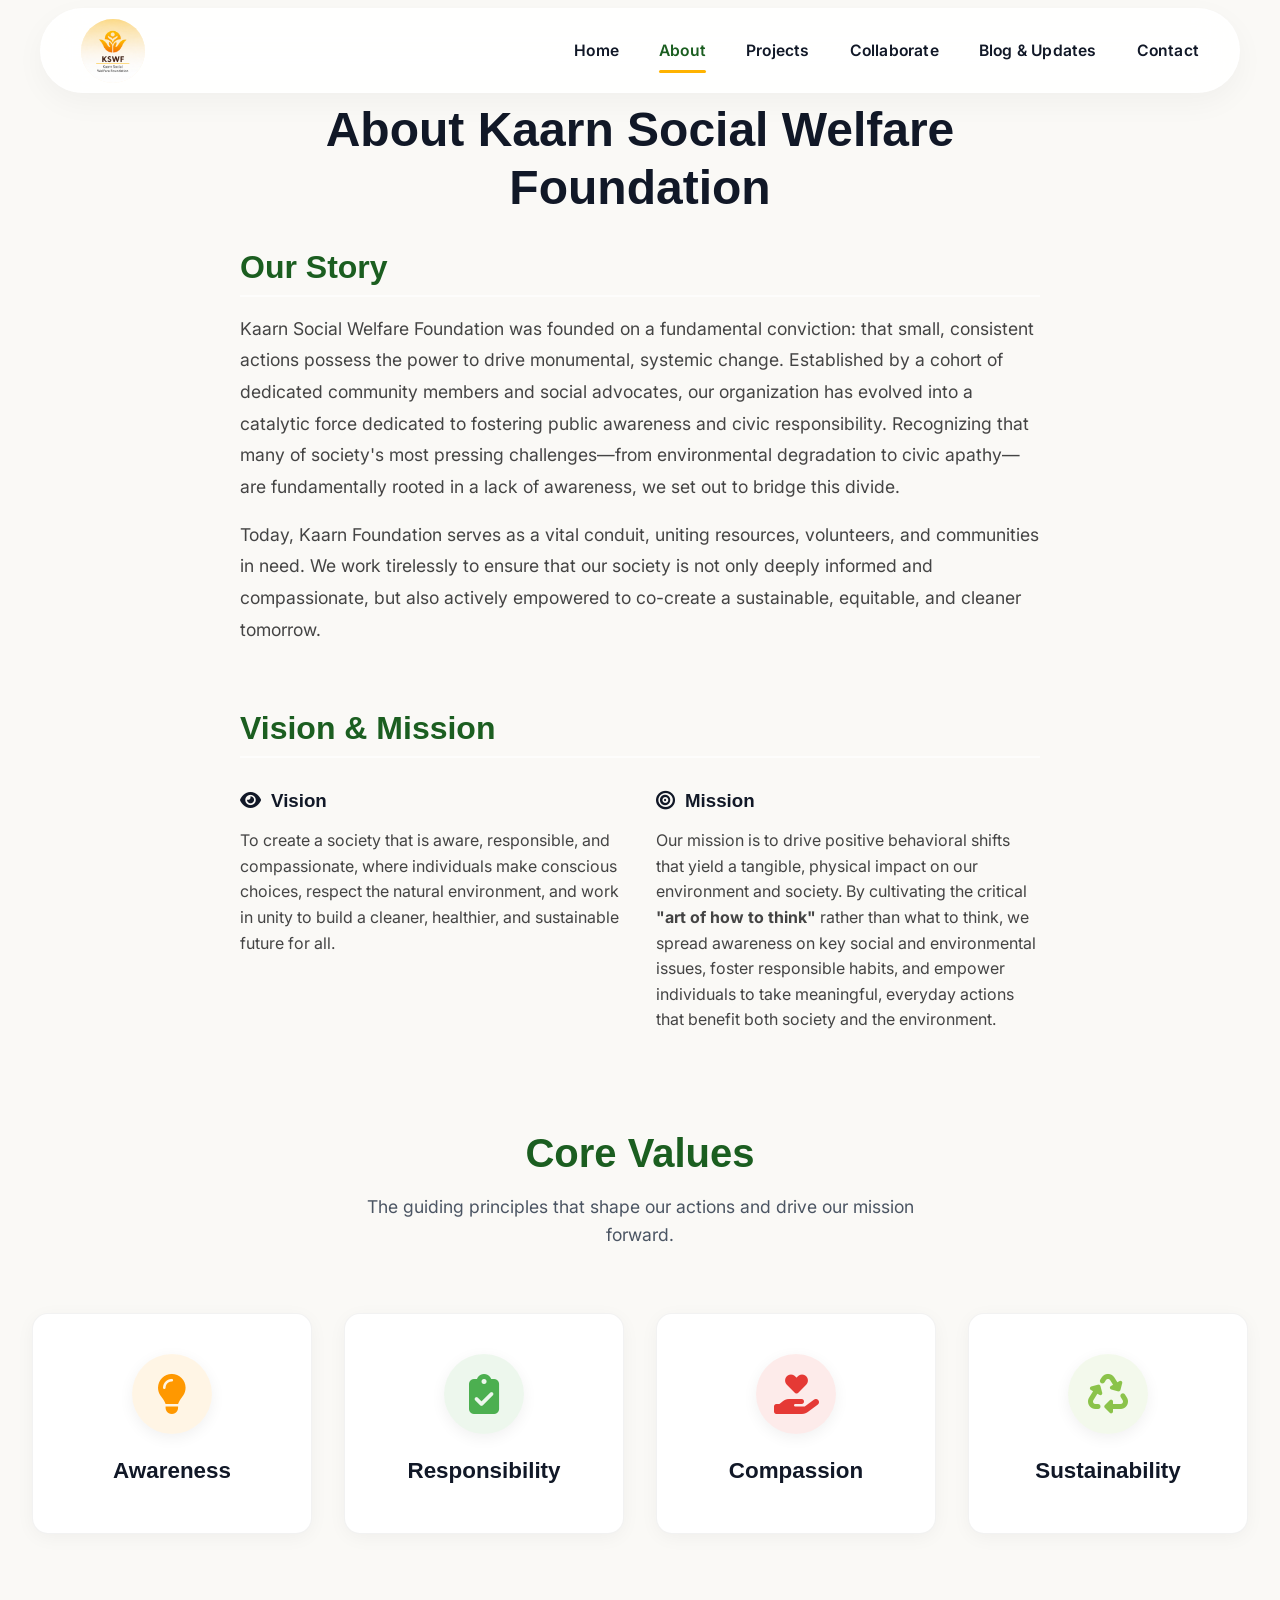
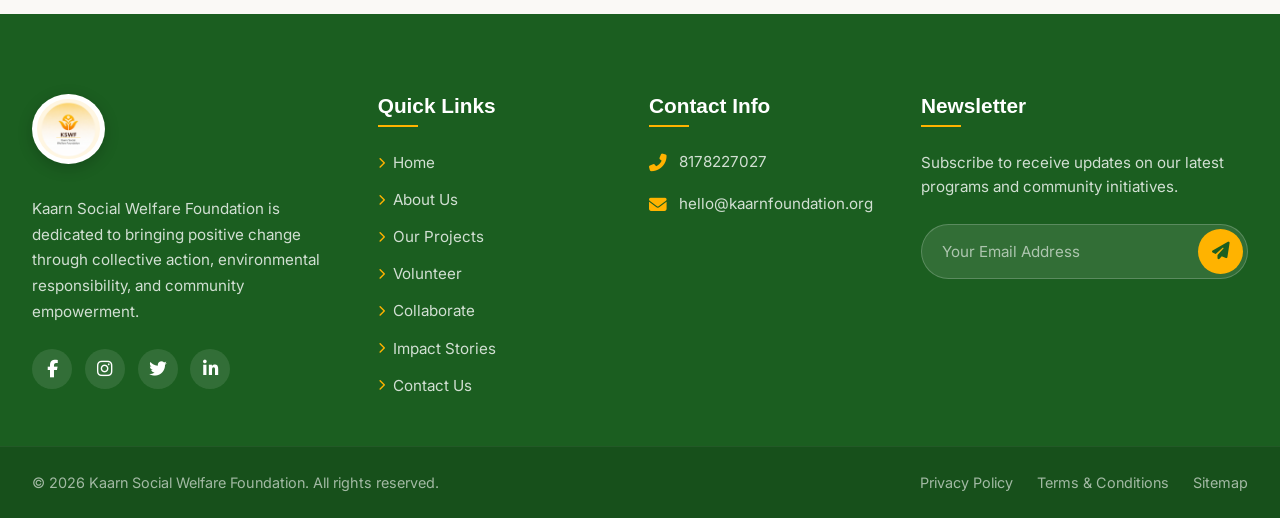
==== commit b58bfeff: "Updated website pages and collaboration section" ====
--- a/about.html
+++ b/about.html
@@ -28,21 +28,22 @@
           <a href="index.html">Home</a>
           <a href="about.html" class="active">About</a>
           <a href="programs.html">Projects</a>
+        <a href="collaborate.html">Collaborate</a>
           <a href="blog.html">Blog & Updates</a>
-          <a href="collab.html">Collaboration</a>
           <a href="contact.html">Contact</a>
         </div>
       </nav>
     </header>
 
     <main>
-      <section class="section container" style="max-width: 800px">
-        <h1
-          class="text-center mb-2"
-          style="font-size: 3rem; color: var(--button-bg)"
-        >
-          About Kaarn Social Welfare Foundation
-        </h1>
+      <section class="section container">
+        <div style="max-width: 800px; margin: 0 auto;">
+          <h1
+            class="text-center mb-2"
+            style="font-size: 3rem; color: var(--button-bg)"
+          >
+            About Kaarn Social Welfare Foundation
+          </h1>
 
         <div class="mb-4">
           <h2
@@ -104,79 +105,106 @@
             </div>
           </div>
         </div>
-
-        <div>
-          <h2
-            style="
-              font-size: 2rem;
-              border-bottom: 2px solid var(--card-bg);
-              padding-bottom: 0.5rem;
-            "
-          >
+        </div>
+
+        <div style="margin-top: 5rem; width: 100%;">
+          <h2 class="text-center" style="font-size: 2.5rem; margin-bottom: 1rem;">
             Core Values
           </h2>
-          <ul class="grid-auto-fit mt-2" style="list-style: none; gap: 1.5rem">
-            <li
-              class="card-light text-center"
-              style="padding: 1.5rem; border-radius: 8px"
-            >
-              <i
-                class="fas fa-lightbulb"
-                style="font-size: 2rem; color: #ff9800; margin-bottom: 1rem"
-              ></i>
-              <h4 style="font-family: var(--font-sans)">Awareness</h4>
+          <p class="text-center mb-4" style="max-width: 600px; margin-left: auto; margin-right: auto; font-size: 1.1rem;">
+            The guiding principles that shape our actions and drive our mission forward.
+          </p>
+          <div class="core-values-grid">
+            <div class="core-value-card">
+              <div class="core-value-icon" style="color: #ff9800; background: rgba(255, 152, 0, 0.1);">
+                <i class="fas fa-lightbulb"></i>
+              </div>
+              <h4>Awareness</h4>
+            </div>
+            <div class="core-value-card">
+              <div class="core-value-icon" style="color: #4caf50; background: rgba(76, 175, 80, 0.1);">
+                <i class="fas fa-clipboard-check"></i>
+              </div>
+              <h4>Responsibility</h4>
+            </div>
+            <div class="core-value-card">
+              <div class="core-value-icon" style="color: #e53935; background: rgba(229, 57, 53, 0.1);">
+                <i class="fas fa-hand-holding-heart"></i>
+              </div>
+              <h4>Compassion</h4>
+            </div>
+            <div class="core-value-card">
+              <div class="core-value-icon" style="color: #8bc34a; background: rgba(139, 195, 74, 0.1);">
+                <i class="fas fa-recycle"></i>
+              </div>
+              <h4>Sustainability</h4>
+            </div>
+          </div>
+        </div>
+      </section>
+    </main>
+
+      <footer class="footer">
+    <div class="container">
+      <div class="footer-top-grid">
+        <div class="footer-col about-col">
+          <a href="index.html" style="display: inline-block;">
+            <img src="images/kswf-logo.png" alt="KSWF Logo" class="footer-logo" />
+          </a>
+          <p class="footer-desc">Kaarn Social Welfare Foundation is dedicated to bringing positive change through collective action, environmental responsibility, and community empowerment.</p>
+          <div class="social-icons">
+            <a href="#" aria-label="Facebook"><i class="fab fa-facebook-f"></i></a>
+            <a href="https://www.instagram.com/kaarnfoundation?igsh=emFzMzZmc29jdjlz" target="_blank" rel="noopener noreferrer" aria-label="Instagram"><i class="fab fa-instagram"></i></a>
+            <a href="#" aria-label="Twitter"><i class="fab fa-twitter"></i></a>
+            <a href="#" aria-label="LinkedIn"><i class="fab fa-linkedin-in"></i></a>
+          </div>
+        </div>
+        <div class="footer-col links-col">
+          <h4>Quick Links</h4>
+          <div class="footer-links">
+            <a href="index.html"><i class="fas fa-chevron-right"></i> Home</a>
+            <a href="about.html"><i class="fas fa-chevron-right"></i> About Us</a>
+            <a href="programs.html"><i class="fas fa-chevron-right"></i> Our Projects</a>
+            <a href="get-involved.html"><i class="fas fa-chevron-right"></i> Volunteer</a>
+            <a href="collaborate.html"><i class="fas fa-chevron-right"></i> Collaborate</a>
+            <a href="blog.html"><i class="fas fa-chevron-right"></i> Impact Stories</a>
+            <a href="contact.html"><i class="fas fa-chevron-right"></i> Contact Us</a>
+          </div>
+        </div>
+        <div class="footer-col contact-col">
+          <h4>Contact Info</h4>
+          <ul class="footer-contact-info">
+            <li>
+              <i class="fas fa-phone-alt"></i>
+              <span><a href="tel:+918178227027">8178227027</a></span>
             </li>
-            <li
-              class="card-light text-center"
-              style="padding: 1.5rem; border-radius: 8px"
-            >
-              <i
-                class="fas fa-clipboard-check"
-                style="font-size: 2rem; color: #4caf50; margin-bottom: 1rem"
-              ></i>
-              <h4 style="font-family: var(--font-sans)">Responsibility</h4>
-            </li>
-            <li
-              class="card-light text-center"
-              style="padding: 1.5rem; border-radius: 8px"
-            >
-              <i
-                class="fas fa-hand-holding-heart"
-                style="font-size: 2rem; color: #e53935; margin-bottom: 1rem"
-              ></i>
-              <h4 style="font-family: var(--font-sans)">Compassion</h4>
-            </li>
-            <li
-              class="card-light text-center"
-              style="padding: 1.5rem; border-radius: 8px"
-            >
-              <i
-                class="fas fa-recycle"
-                style="font-size: 2rem; color: #8bc34a; margin-bottom: 1rem"
-              ></i>
-              <h4 style="font-family: var(--font-sans)">Sustainability</h4>
+            <li>
+              <i class="fas fa-envelope"></i>
+              <span><a href="mailto:hello@kaarnfoundation.org">hello@kaarnfoundation.org</a></span>
             </li>
           </ul>
         </div>
-      </section>
-    </main>
-
-    <footer class="footer">
-      <div class="container">
-        <div class="footer-links">
-          <a href="index.html">Home</a>
-          <a href="about.html">About</a>
-          <a href="programs.html">Projects</a>
-          <a href="donate.html">Donate</a>
-          <a href="get-involved.html">Get Involved</a>
-          <a href="blog.html">Blog</a>
-          <a href="contact.html">Contact</a>
-        </div>
-        <p class="footer-text">
-          &copy; 2026 Kaarn Social Welfare Foundation. All rights reserved.
-        </p>
+        <div class="footer-col newsletter-col">
+          <h4>Newsletter</h4>
+          <p>Subscribe to receive updates on our latest programs and community initiatives.</p>
+          <form class="newsletter-form" onsubmit="event.preventDefault(); alert('Subscribed!');">
+            <input type="email" placeholder="Your Email Address" required />
+            <button type="submit" aria-label="Subscribe"><i class="fas fa-paper-plane"></i></button>
+          </form>
+        </div>
       </div>
-    </footer>
+    </div>
+    <div class="footer-bottom-bar">
+      <div class="container footer-bottom-flex">
+        <p class="copyright">&copy; 2026 Kaarn Social Welfare Foundation. All rights reserved.</p>
+        <div class="legal-links">
+          <a href="#">Privacy Policy</a>
+          <a href="#">Terms &amp; Conditions</a>
+          <a href="#">Sitemap</a>
+        </div>
+      </div>
+    </div>
+  </footer>
     <script src="js/main.js"></script>
   </body>
 </html>
--- a/css/style.css
+++ b/css/style.css
@@ -45,7 +45,7 @@
 
 /* Global Content Offsets & Anchor Link Padding */
 main {
-  padding-top: 3.5rem; /* Balanced premium spacing below the sticky floating navbar */
+  padding-top: 1rem;
   display: block;
 }
 
@@ -158,7 +158,7 @@
 /* Navigation */
 .header {
   position: sticky;
-  top: 1.5rem;
+  top: 0.5rem;
   z-index: 1000;
   padding: 0 1.5rem;
 }
@@ -258,7 +258,7 @@
 
 /* Hero Section */
 .hero-section {
-  padding: 6rem 0 4rem;
+  padding: 2.5rem 0 3rem;
   position: relative;
   overflow: hidden;
 }
@@ -417,58 +417,153 @@
   opacity: 0.9;
 }
 
-/* Footer */
+/* =========================================
+   Core Values Section
+   ========================================= */
+.core-values-grid {
+  display: grid;
+  grid-template-columns: repeat(4, 1fr);
+  gap: 2rem;
+  margin-top: 2rem;
+}
+
+@media (max-width: 1024px) {
+  .core-values-grid {
+    grid-template-columns: repeat(2, 1fr);
+  }
+}
+
+@media (max-width: 600px) {
+  .core-values-grid {
+    grid-template-columns: 1fr;
+  }
+}
+
+.core-value-card {
+  background: white;
+  border-radius: var(--radius-md);
+  padding: 2.5rem 2rem;
+  text-align: center;
+  border: 1px solid rgba(0,0,0,0.05);
+  box-shadow: var(--shadow-soft);
+  transition: var(--transition);
+  display: flex;
+  flex-direction: column;
+  align-items: center;
+  justify-content: center;
+  position: relative;
+  overflow: hidden;
+}
+
+.core-value-card:hover {
+  transform: translateY(-8px);
+  box-shadow: var(--shadow-hover);
+  border-color: rgba(27, 94, 32, 0.15); /* Subtle primary color tint */
+}
+
+.core-value-icon {
+  width: 80px;
+  height: 80px;
+  border-radius: 50%;
+  display: flex;
+  align-items: center;
+  justify-content: center;
+  font-size: 2.5rem;
+  margin-bottom: 1.5rem;
+  box-shadow: 0 4px 15px rgba(0,0,0,0.06);
+  transition: var(--transition);
+}
+
+.core-value-card:hover .core-value-icon {
+  transform: scale(1.1) rotate(5deg);
+}
+
+.core-value-card h4 {
+  font-family: var(--font-heading);
+  font-size: 1.4rem;
+  margin-bottom: 0.5rem;
+  color: var(--text-primary);
+  font-weight: 700;
+}
+
+/* Footer Refined */
 .footer {
   background-color: var(--primary-color);
   color: white;
-  padding: 4rem 0 2rem;
+  padding: 5rem 0 0;
   margin-top: 5rem;
-}
-
-.footer-grid {
+  position: relative;
+}
+
+.footer-top-grid {
   display: grid;
-  grid-template-columns: 2fr 1fr 1fr;
-  gap: 4rem;
-  margin-bottom: 3rem;
-}
-
-.footer h4 {
+  grid-template-columns: 2fr 1.5fr 1.5fr 2fr;
+  gap: 3rem;
+  padding-bottom: 3rem;
+}
+
+@media (max-width: 1024px) {
+  .footer-top-grid {
+    grid-template-columns: 1fr 1fr;
+  }
+}
+
+@media (max-width: 600px) {
+  .footer-top-grid {
+    grid-template-columns: 1fr;
+    gap: 2.5rem;
+  }
+}
+
+.footer-col h4 {
   color: white;
-  font-size: 1.2rem;
+  font-size: 1.3rem;
   margin-bottom: 1.5rem;
-}
-
-.footer p {
-  color: rgba(255,255,255,0.7);
-}
-
-.footer-links {
-  display: flex;
-  flex-direction: column;
+  position: relative;
+  padding-bottom: 0.5rem;
+  font-family: var(--font-heading);
+}
+
+.footer-col h4::after {
+  content: '';
+  position: absolute;
+  left: 0;
+  bottom: 0;
+  width: 40px;
+  height: 2px;
+  background-color: var(--accent-color);
+  transition: width 0.3s;
+}
+
+.footer-col:hover h4::after {
+  width: 60px;
+}
+
+.about-col .footer-logo {
+  height: 70px;
+  background: white;
+  border-radius: 50%;
+  padding: 5px;
+  box-shadow: 0 4px 15px rgba(0,0,0,0.2);
+  margin-bottom: 1.5rem;
+  transition: var(--transition);
+}
+
+.about-col .footer-logo:hover {
+  transform: scale(1.05);
+}
+
+.footer-desc {
+  color: rgba(255,255,255,0.8);
+  font-size: 0.95rem;
+  line-height: 1.7;
+  margin-bottom: 1.5rem;
+  max-width: 320px;
+}
+
+.social-icons {
+  display: flex;
   gap: 0.8rem;
-}
-
-.footer-links a {
-  color: rgba(255,255,255,0.7);
-}
-
-.footer-links a:hover {
-  color: var(--accent-color);
-  padding-left: 5px;
-}
-
-.footer-bottom {
-  text-align: center;
-  padding-top: 2rem;
-  border-top: 1px solid rgba(255,255,255,0.1);
-  color: rgba(255,255,255,0.5);
-  font-size: 0.9rem;
-}
-
-.social-icons {
-  display: flex;
-  gap: 1rem;
-  margin-top: 1.5rem;
 }
 
 .social-icons a {
@@ -481,39 +576,172 @@
   justify-content: center;
   color: white;
   transition: var(--transition);
+  font-size: 1.1rem;
 }
 
 .social-icons a:hover {
   background: var(--accent-color);
   color: var(--primary-color);
   transform: translateY(-3px);
-}
-
-/* Newsletter Input */
+  box-shadow: 0 5px 15px rgba(255, 179, 0, 0.4);
+}
+
+.footer-links {
+  display: flex;
+  flex-direction: column;
+  gap: 0.8rem;
+}
+
+.footer-links a {
+  color: rgba(255,255,255,0.8);
+  font-size: 0.95rem;
+  display: flex;
+  align-items: center;
+  gap: 8px;
+  transition: var(--transition);
+}
+
+.footer-links a i {
+  font-size: 0.7rem;
+  color: var(--accent-color);
+  transition: transform 0.3s;
+}
+
+.footer-links a:hover {
+  color: var(--accent-color);
+}
+
+.footer-links a:hover i {
+  transform: translateX(4px);
+}
+
+.footer-contact-info {
+  list-style: none;
+  display: flex;
+  flex-direction: column;
+  gap: 1.2rem;
+}
+
+.footer-contact-info li {
+  display: flex;
+  align-items: flex-start;
+  gap: 12px;
+  color: rgba(255,255,255,0.8);
+  font-size: 0.95rem;
+  line-height: 1.5;
+}
+
+.footer-contact-info i {
+  color: var(--accent-color);
+  font-size: 1.1rem;
+  margin-top: 3px;
+}
+
+.footer-contact-info a {
+  color: rgba(255,255,255,0.8);
+  transition: var(--transition);
+}
+
+.footer-contact-info a:hover {
+  color: var(--accent-color);
+}
+
+.newsletter-col p {
+  color: rgba(255,255,255,0.8);
+  font-size: 0.95rem;
+  margin-bottom: 1.5rem;
+}
+
 .newsletter-form {
   display: flex;
-  gap: 0.5rem;
-}
+  background: rgba(255,255,255,0.1);
+  border-radius: var(--radius-full);
+  padding: 4px;
+  border: 1px solid rgba(255,255,255,0.2);
+  transition: var(--transition);
+}
+
+.newsletter-form:focus-within {
+  border-color: var(--accent-color);
+  background: rgba(255,255,255,0.15);
+}
+
 .newsletter-form input {
+  background: transparent;
+  border: none;
+  color: white;
   padding: 0.8rem 1rem;
-  border-radius: var(--radius-full);
-  border: none;
   flex: 1;
   font-family: var(--font-sans);
   outline: none;
-}
+  font-size: 0.95rem;
+}
+
+.newsletter-form input::placeholder {
+  color: rgba(255,255,255,0.6);
+}
+
 .newsletter-form button {
-  padding: 0.8rem 1.5rem;
-  border-radius: var(--radius-full);
-  border: none;
   background: var(--accent-color);
   color: var(--primary-color);
-  font-weight: 700;
+  width: 45px;
+  height: 45px;
+  border-radius: 50%;
+  border: none;
+  display: flex;
+  align-items: center;
+  justify-content: center;
   cursor: pointer;
   transition: var(--transition);
-}
+  font-size: 1.1rem;
+  padding: 0;
+}
+
 .newsletter-form button:hover {
   background: white;
+  transform: scale(1.05);
+}
+
+.footer-bottom-bar {
+  background: rgba(0,0,0,0.15);
+  padding: 1.5rem 0;
+  border-top: 1px solid rgba(255,255,255,0.05);
+}
+
+.footer-bottom-flex {
+  display: flex;
+  justify-content: space-between;
+  align-items: center;
+  flex-wrap: wrap;
+  gap: 1rem;
+}
+
+.copyright {
+  color: rgba(255,255,255,0.6);
+  font-size: 0.9rem;
+  margin: 0;
+}
+
+.legal-links {
+  display: flex;
+  gap: 1.5rem;
+}
+
+.legal-links a {
+  color: rgba(255,255,255,0.6);
+  font-size: 0.9rem;
+  transition: var(--transition);
+}
+
+.legal-links a:hover {
+  color: var(--accent-color);
+}
+
+@media (max-width: 600px) {
+  .footer-bottom-flex {
+    flex-direction: column;
+    text-align: center;
+  }
 }
 
 /* =========================================
@@ -925,20 +1153,14 @@
 }
 
 @media (max-width: 768px) {
-  .header { top: 0.75rem; padding: 0 1rem; }
-  .nav-container { border-radius: var(--radius-full); padding: 0.5rem 1.5rem; min-height: 70px; }
-  .logo a { height: 50px; width: 50px; }
-  .nav-links { gap: 1.25rem; }
-  .nav-links a { font-size: 0.88rem; }
-  .hero-content h1 { font-size: 2.5rem; }
   .footer-grid { grid-template-columns: 1fr; gap: 2rem; }
   
   main {
-    padding-top: 2rem; /* Compact, balanced spacing on mobile screens */
+    padding-top: 0.5rem;
   }
   
   section {
-    scroll-margin-top: 95px; /* Aligns scrolled anchor link sections nicely below standard mobile navbar height */
+    scroll-margin-top: 95px;
   }
 
   .vision-mission-flex {
@@ -996,3 +1218,659 @@
 .btn-outline.active { background-color: var(--primary-color); color: white; }
 .btn-danger { background-color: #e53935; color: white; }
 .btn-success { background-color: #4caf50; color: white; }
+
+.btn-outline { background-color: #f0f0f0; color: #333; }
+.btn-outline.active { background-color: var(--primary-color); color: white; }
+.btn-danger { background-color: #e53935; color: white; }
+.btn-success { background-color: #4caf50; color: white; }
+
+/* ==========================================================================
+   Hero Slider Styles
+   ========================================================================== */
+.hero-title {
+  font-size: 3.5rem;
+  font-weight: 700;
+  line-height: 1.1;
+  color: #1b5e20;
+  margin-bottom: 0.5rem;
+}
+.hero-subtitle {
+  font-size: 2.2rem;
+  font-style: italic;
+  font-weight: 400;
+  color: #4caf50;
+}
+.hero-credibility {
+  display: flex;
+  align-items: flex-start;
+  gap: 1rem;
+  background: rgba(76, 175, 80, 0.08);
+  border-left: 4px solid #4caf50;
+  padding: 1.25rem;
+  border-radius: 0 8px 8px 0;
+  margin: 1.5rem 0;
+}
+.cred-icon {
+  font-size: 1.75rem;
+  color: #d1a93e;
+  margin-top: 2px;
+}
+.cred-text {
+  font-size: 0.95rem;
+  line-height: 1.5;
+  color: #333;
+  font-weight: 600;
+}
+.hero-description {
+  font-size: 1.15rem;
+  color: #555;
+  line-height: 1.7;
+}
+
+/* CTA Buttons */
+.btn-primary-cta {
+  background-color: #4caf50;
+  color: white;
+  padding: 0.8rem 1.8rem;
+  border-radius: 50px;
+  font-weight: 600;
+  font-size: 1.05rem;
+  transition: all 0.3s ease;
+  box-shadow: 0 4px 15px rgba(76, 175, 80, 0.3);
+}
+.btn-primary-cta:hover {
+  transform: translateY(-2px);
+  background-color: #43a047;
+  box-shadow: 0 6px 20px rgba(76, 175, 80, 0.4);
+}
+.btn-primary-cta i { animation: pulse-heart 2s infinite; }
+@keyframes pulse-heart {
+  0% { transform: scale(1); }
+  50% { transform: scale(1.15); }
+  100% { transform: scale(1); }
+}
+.btn-secondary-cta {
+  background-color: transparent;
+  color: #4caf50;
+  border: 2px solid #4caf50;
+  padding: 0.75rem 1.75rem;
+  border-radius: 50px;
+  font-weight: 600;
+  font-size: 1.05rem;
+  transition: all 0.3s ease;
+}
+.btn-secondary-cta:hover {
+  background-color: rgba(76, 175, 80, 0.05);
+  border-color: #388e3c;
+  color: #388e3c;
+}
+.btn-optional-cta {
+  background-color: transparent;
+  color: #666;
+  padding: 0.8rem 1rem;
+  font-weight: 500;
+  font-size: 1rem;
+  transition: all 0.3s ease;
+}
+.btn-optional-cta:hover { color: #d1a93e; }
+.btn-optional-cta i { transition: transform 0.3s ease; }
+.btn-optional-cta:hover i { transform: translateX(4px); }
+
+/* Hero Slider Container */
+.hero-image-wrapper {
+  position: relative;
+  width: 100%;
+  height: 500px;
+  border-radius: var(--radius-lg);
+  overflow: hidden;
+  box-shadow: 0 20px 40px rgba(0,0,0,0.1);
+}
+.hero-slider {
+  position: relative;
+  width: 100%;
+  height: 100%;
+}
+.slider-wrapper {
+  position: relative;
+  width: 100%;
+  height: 100%;
+}
+.slide {
+  position: absolute;
+  top: 0; left: 0;
+  width: 100%; height: 100%;
+  opacity: 0;
+  transition: opacity 0.8s ease-in-out;
+  z-index: 1;
+}
+.slide.active {
+  opacity: 1;
+  z-index: 2;
+}
+.slide img {
+  width: 100%;
+  height: 100%;
+  object-fit: cover;
+}
+.slide-overlay {
+  position: absolute;
+  bottom: 0; left: 0;
+  width: 100%;
+  padding: 3rem 1.5rem 1.5rem;
+  background: linear-gradient(to top, rgba(0,0,0,0.8), transparent);
+  color: white;
+  text-align: left;
+}
+.slide-title {
+  font-size: 1.5rem;
+  font-weight: 700;
+  margin-bottom: 0.5rem;
+}
+.slide-desc {
+  font-size: 0.95rem;
+  line-height: 1.4;
+  opacity: 0.9;
+}
+.slider-control {
+  position: absolute;
+  top: 50%;
+  transform: translateY(-50%);
+  background: rgba(255,255,255,0.2);
+  backdrop-filter: blur(4px);
+  border: none;
+  width: 40px; height: 40px;
+  border-radius: 50%;
+  color: white;
+  font-size: 1.2rem;
+  cursor: pointer;
+  z-index: 10;
+  transition: all 0.3s ease;
+  display: flex;
+  align-items: center;
+  justify-content: center;
+}
+.slider-control:hover { background: rgba(255,255,255,0.4); }
+.slider-control.prev { left: 1rem; }
+.slider-control.next { right: 1rem; }
+.slider-dots {
+  position: absolute;
+  bottom: 1rem; right: 1.5rem;
+  display: flex;
+  gap: 8px;
+  z-index: 10;
+}
+.dot {
+  width: 8px; height: 8px;
+  border-radius: 50%;
+  background: rgba(255,255,255,0.4);
+  cursor: pointer;
+  transition: all 0.3s ease;
+}
+.dot.active {
+  background: white;
+  transform: scale(1.3);
+}
+
+@media (max-width: 992px) {
+  .hero-title { font-size: 2.8rem; }
+  .hero-subtitle { font-size: 1.8rem; }
+  .hero-credibility { flex-direction: column; gap: 0.5rem; padding: 1rem; }
+  .hero-image-wrapper { height: 400px; }
+}
+@media (max-width: 768px) {
+  .hero-ctas { flex-direction: column; }
+}
+
+/* ==========================================================================
+   MOBILE RESPONSIVE FIXES — screens 320px–768px
+   Only fixes alignment, overflow, spacing, and centering issues.
+   Does NOT change desktop layout (1024px+), colors, fonts, or functionality.
+   ========================================================================== */
+@media (max-width: 768px) {
+
+  /* --- Global --- */
+  html, body {
+    overflow-x: hidden;
+    width: 100%;
+  }
+
+  .container {
+    padding: 0 1.25rem;
+    width: 100%;
+    box-sizing: border-box;
+  }
+
+  /* --- Navigation --- */
+  .header {
+    top: 0;
+    padding: 0 0.75rem;
+  }
+
+  .nav-container {
+    padding: 0.5rem 1rem;
+    min-height: 64px;
+    border-radius: 12px;
+    overflow-x: auto;
+    -webkit-overflow-scrolling: touch;
+    scrollbar-width: none;
+    justify-content: flex-start;
+    gap: 1rem;
+  }
+
+  .nav-container::-webkit-scrollbar { display: none; }
+
+  .logo {
+    flex-shrink: 0;
+  }
+
+  .logo a {
+    width: 44px;
+    height: 44px;
+  }
+
+  .nav-links {
+    gap: 1.1rem;
+    flex-shrink: 0;
+    white-space: nowrap;
+  }
+
+  .nav-links a {
+    font-size: 0.85rem;
+    padding: 0.4rem 0;
+  }
+
+  /* --- Hero Section --- */
+  .hero-section {
+    padding: 1.5rem 0 2rem;
+  }
+
+  .hero-grid {
+    grid-template-columns: 1fr;
+    gap: 1.5rem;
+    text-align: center;
+  }
+
+  .hero-content {
+    display: flex;
+    flex-direction: column;
+    align-items: center;
+    width: 100%;
+  }
+
+  .hero-title {
+    font-size: 1.9rem;
+    line-height: 1.2;
+    text-align: center;
+    width: 100%;
+  }
+
+  .hero-subtitle {
+    font-size: 1.25rem;
+    display: block;
+  }
+
+  .hero-credibility {
+    text-align: left;
+    width: 100%;
+    margin: 1rem 0;
+    flex-direction: row;
+    align-items: flex-start;
+  }
+
+  .hero-description {
+    font-size: 1rem;
+    text-align: center;
+    width: 100%;
+  }
+
+  .hero-ctas {
+    flex-direction: column !important;
+    align-items: stretch !important;
+    width: 100%;
+    gap: 0.75rem !important;
+    margin-top: 1.25rem !important;
+  }
+
+  .hero-ctas .btn,
+  .hero-ctas a {
+    width: 100%;
+    text-align: center;
+    justify-content: center;
+  }
+
+  .hero-image-wrapper {
+    width: 100%;
+    height: 260px;
+    margin: 0 auto;
+  }
+
+  /* --- Stats Banner --- */
+  .stats-banner {
+    margin: 2rem 1rem;
+    padding: 3rem 1rem;
+    border-radius: var(--radius-md);
+  }
+
+  .stats-grid {
+    grid-template-columns: 1fr;
+    gap: 2rem;
+  }
+
+  .stat-number {
+    font-size: 3rem;
+  }
+
+  /* --- Programs Grid --- */
+  .programs-grid {
+    grid-template-columns: 1fr;
+    gap: 1.25rem;
+  }
+
+  .program-card {
+    padding: 2rem 1.5rem;
+    text-align: center;
+  }
+
+  /* --- Footer --- */
+  .footer {
+    margin-top: 3rem;
+    padding: 2.5rem 0 1.5rem;
+  }
+
+  .footer-grid {
+    grid-template-columns: 1fr;
+    gap: 2rem;
+    text-align: center;
+  }
+
+  .footer-grid > div {
+    display: flex;
+    flex-direction: column;
+    align-items: center;
+  }
+
+  .footer-grid p {
+    max-width: 100% !important;
+    text-align: center;
+  }
+
+  .footer-links {
+    align-items: center;
+  }
+
+  .social-icons {
+    justify-content: center;
+  }
+
+  .newsletter-form {
+    flex-direction: column;
+    width: 100%;
+    max-width: 320px;
+  }
+
+  .newsletter-form input,
+  .newsletter-form button {
+    width: 100%;
+    border-radius: var(--radius-full);
+  }
+
+  .footer-bottom {
+    font-size: 0.82rem;
+    padding: 1.25rem 1rem 0;
+  }
+
+  /* --- Blog Page --- */
+  .post-grid {
+    grid-template-columns: 1fr;
+    gap: 1.5rem;
+  }
+
+  .filter-container {
+    gap: 0.6rem;
+    padding: 0 0.25rem;
+  }
+
+  .filter-pill {
+    font-size: 0.82rem;
+    padding: 0.5rem 1rem;
+  }
+
+  .spotlight-card {
+    flex-direction: column;
+  }
+
+  .spotlight-img img {
+    min-height: 200px;
+    width: 100%;
+  }
+
+  .spotlight-content {
+    padding: 1.75rem 1.25rem;
+  }
+
+  .spotlight-stats {
+    gap: 1rem;
+  }
+
+  /* --- Modal --- */
+  .modal-content {
+    flex-direction: column;
+    width: 95%;
+    max-height: 92vh;
+    overflow-y: auto;
+    border-radius: var(--radius-md);
+  }
+
+  .modal-img {
+    width: 100%;
+    height: 200px;
+    flex: none;
+    object-fit: cover;
+  }
+
+  .modal-body {
+    padding: 1.5rem;
+    overflow-y: visible;
+  }
+
+  /* --- About / Programs / Contact / Donate inner pages --- */
+  .section {
+    padding: 2rem 0 !important;
+  }
+
+  /* Vision & Mission flex */
+  .vision-mission-flex {
+    flex-direction: column !important;
+    gap: 1.25rem !important;
+  }
+
+  /* Core values grid */
+  .grid-auto-fit {
+    display: grid !important;
+    grid-template-columns: 1fr 1fr !important;
+    gap: 1rem !important;
+    padding: 0 !important;
+  }
+
+  /* Contact page flex layout */
+  .flex.gap-4.flex-wrap {
+    flex-direction: column;
+    gap: 1.5rem;
+  }
+
+  /* Get Involved page flex layout */
+  .flex.gap-4.flex-wrap > div,
+  .flex.gap-4.flex-wrap > #collab-form {
+    min-width: unset !important;
+    width: 100%;
+  }
+
+  /* Opportunity cards */
+  .card.card-light {
+    width: 100%;
+    box-sizing: border-box;
+  }
+
+  /* Donate page */
+  .btn-group {
+    display: flex;
+    flex-wrap: wrap;
+    gap: 0.5rem;
+  }
+
+  .btn-group .btn {
+    flex: 1 1 calc(50% - 0.25rem);
+    min-width: 0;
+  }
+
+  /* Programs page card list */
+  .flex-column.gap-3 {
+    gap: 1.5rem !important;
+  }
+
+  .card.card-light.flex.items-center.gap-2.flex-wrap {
+    flex-direction: column;
+    align-items: flex-start;
+  }
+
+  /* General text safety */
+  h1, h2, h3, h4 {
+    word-break: break-word;
+    overflow-wrap: break-word;
+  }
+
+  p, li, a {
+    overflow-wrap: break-word;
+    word-break: break-word;
+  }
+
+  /* Prevent any fixed-width element from causing overflow */
+  img {
+    max-width: 100%;
+    height: auto;
+  }
+
+  /* Highlights scroll row — keep horizontal scroll but prevent page overflow */
+  .highlights-wrapper {
+    width: 100%;
+    overflow-x: auto;
+    overflow-y: visible;
+  }
+}
+
+/* Extra small screens (320px–480px) */
+@media (max-width: 480px) {
+  .hero-title {
+    font-size: 1.65rem;
+  }
+
+  .hero-subtitle {
+    font-size: 1.1rem;
+  }
+
+  .hero-image-wrapper {
+    height: 220px;
+  }
+
+  .stat-number {
+    font-size: 2.5rem;
+  }
+
+  .stat-label {
+    font-size: 1rem;
+  }
+
+  .program-card {
+    padding: 1.5rem 1rem;
+  }
+
+  .grid-auto-fit {
+    grid-template-columns: 1fr 1fr !important;
+  }
+
+  .modal-body {
+    padding: 1.25rem;
+  }
+
+  .container {
+    padding: 0 1rem;
+  }
+
+  .nav-container {
+    padding: 0.4rem 0.75rem;
+    min-height: 56px;
+  }
+
+  .logo a {
+    width: 38px;
+    height: 38px;
+  }
+
+  .nav-links a {
+    font-size: 0.8rem;
+  }
+}
+
+/* ==========================================================================
+   Mobile hero reorder: slider appears after title, before description
+   Desktop layout is completely unchanged.
+   ========================================================================== */
+@media (max-width: 768px) {
+  /* Make hero-grid a flat flex column so all children can be ordered */
+  .hero-grid {
+    display: flex;
+    flex-direction: column;
+    align-items: stretch;
+  }
+
+  /* hero-content itself becomes a contents container so its children
+     participate directly in the hero-grid flex order */
+  .hero-content {
+    display: contents;
+  }
+
+  /* Order: 1 = title, 2 = slider, 3 = body text + CTAs */
+  .hero-title-block {
+    order: 1;
+    text-align: center;
+    width: 100%;
+    padding: 0;
+  }
+
+  .hero-image-wrapper {
+    order: 2;
+    width: 100%;
+    height: 260px;
+    margin: 1rem 0;
+  }
+
+  .hero-body-block {
+    order: 3;
+    width: 100%;
+    display: flex;
+    flex-direction: column;
+    align-items: center;
+    text-align: center;
+  }
+
+  .hero-body-block .hero-credibility {
+    text-align: left;
+    width: 100%;
+  }
+
+  .hero-body-block .hero-description {
+    text-align: center;
+  }
+
+  .hero-body-block .hero-ctas {
+    flex-direction: column !important;
+    align-items: stretch !important;
+    width: 100%;
+  }
+
+  .hero-body-block .hero-ctas .btn,
+  .hero-body-block .hero-ctas a {
+    width: 100%;
+    justify-content: center;
+  }
+}
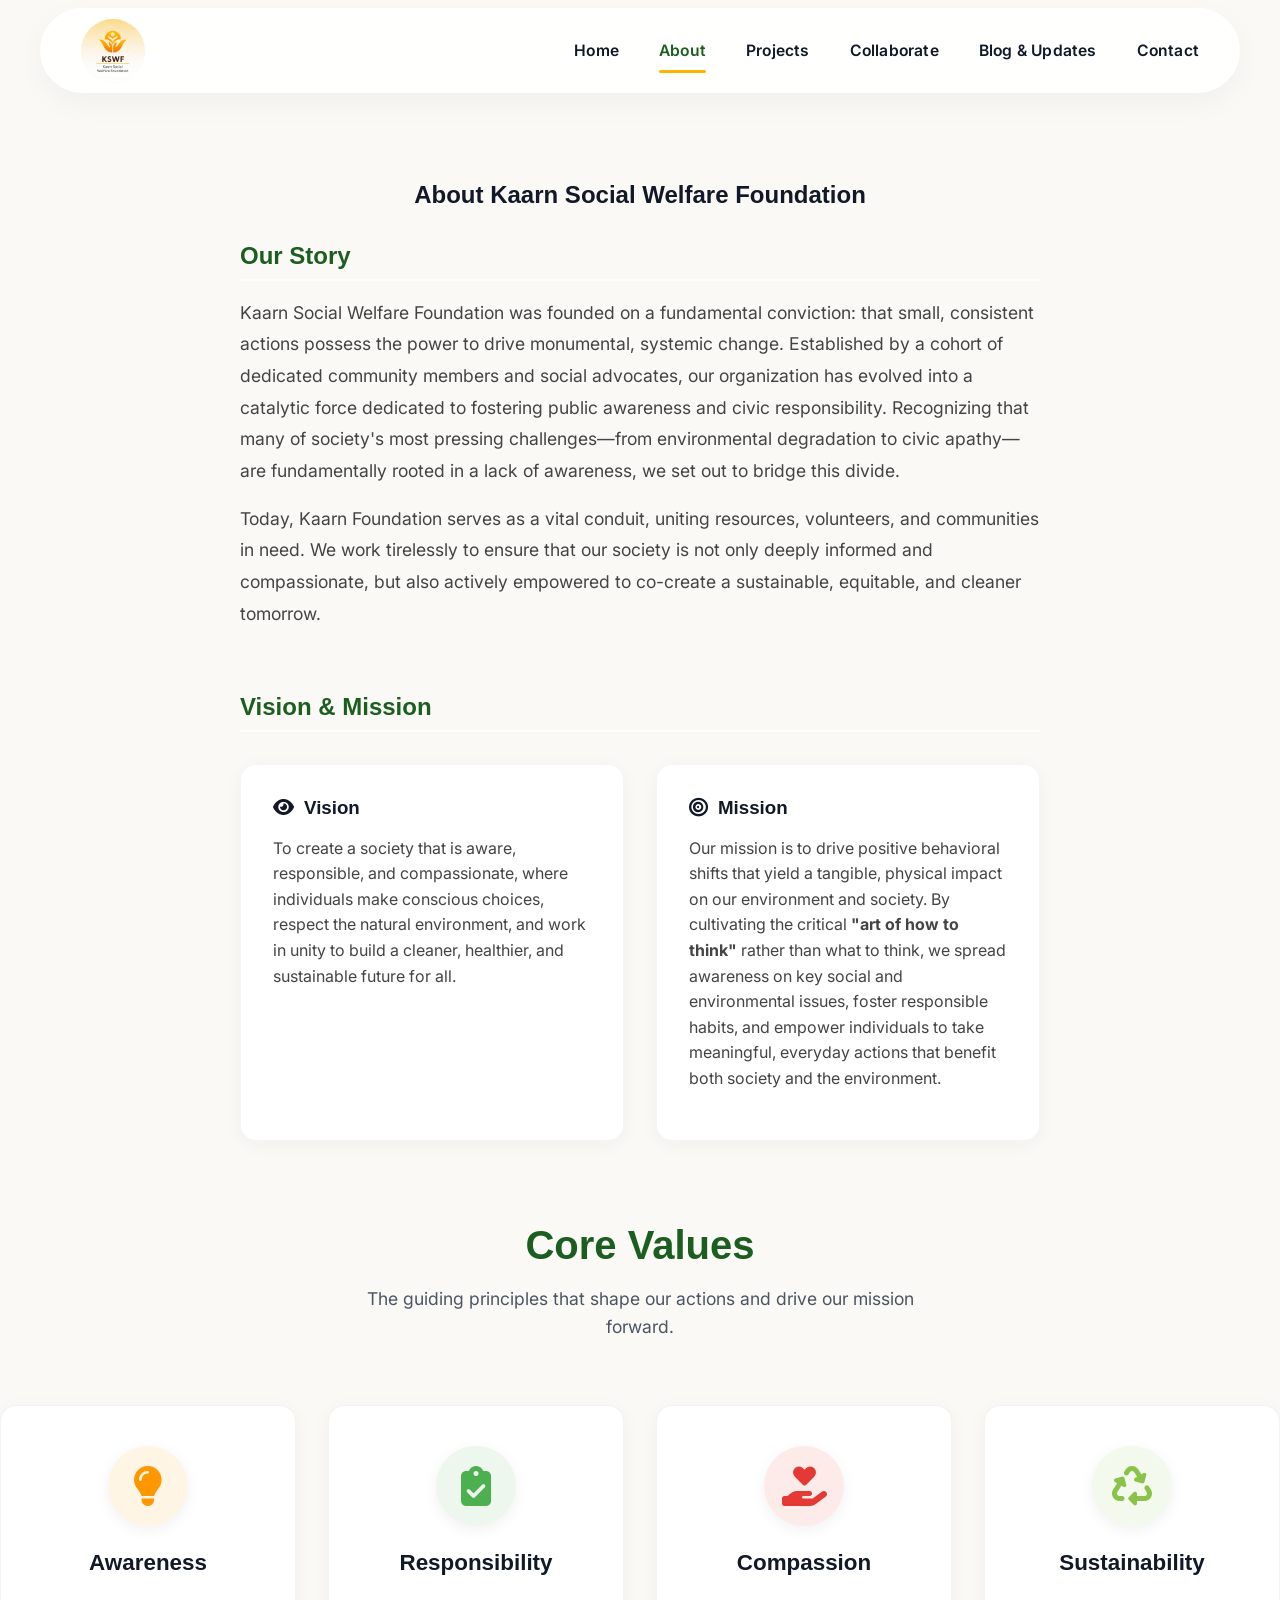
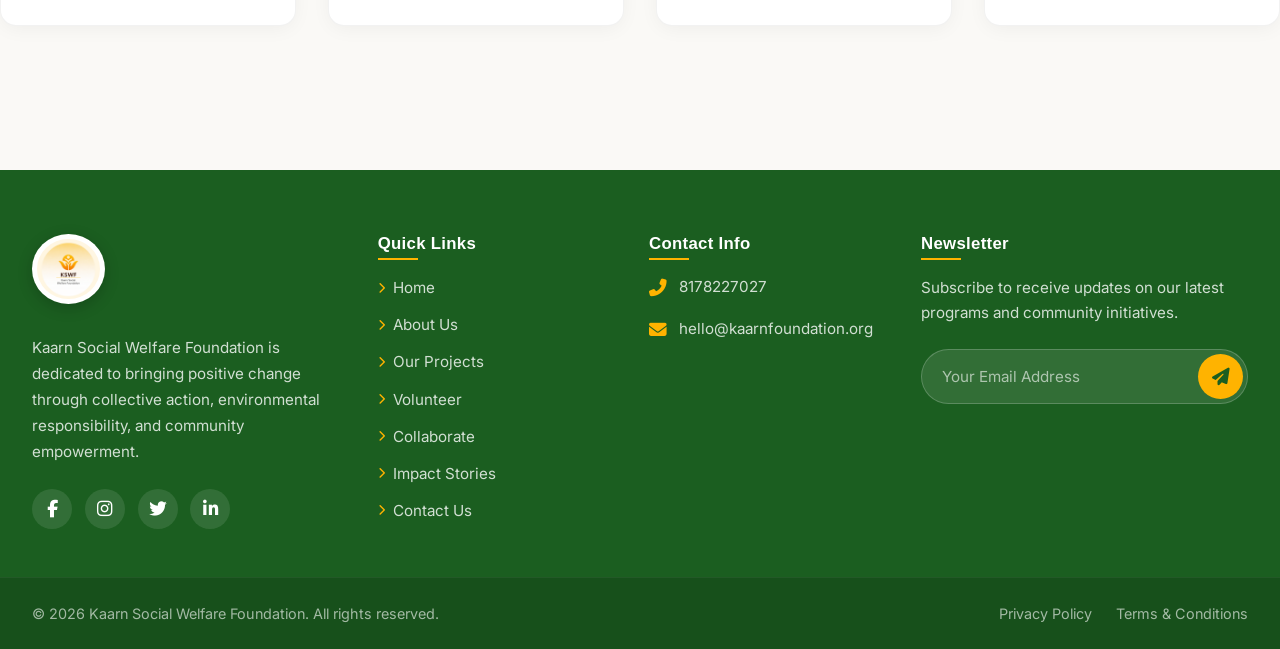
==== commit c317292b: "new changes" ====
--- a/about.html
+++ b/about.html
@@ -24,11 +24,14 @@
             ><img src="images/kswf-logo.png" alt="KSWF Logo"
           /></a>
         </div>
+        <button class="hamburger" aria-label="Toggle navigation" aria-expanded="false">
+          <span></span><span></span><span></span>
+        </button>
         <div class="nav-links">
           <a href="index.html">Home</a>
           <a href="about.html" class="active">About</a>
           <a href="programs.html">Projects</a>
-        <a href="collaborate.html">Collaborate</a>
+          <a href="collaborate.html">Collaborate</a>
           <a href="blog.html">Blog & Updates</a>
           <a href="contact.html">Contact</a>
         </div>
@@ -40,7 +43,7 @@
         <div style="max-width: 800px; margin: 0 auto;">
           <h1
             class="text-center mb-2"
-            style="font-size: 3rem; color: var(--button-bg)"
+            style="color: var(--button-bg)"
           >
             About Kaarn Social Welfare Foundation
           </h1>
@@ -48,7 +51,6 @@
         <div class="mb-4">
           <h2
             style="
-              font-size: 2rem;
               border-bottom: 2px solid var(--card-bg);
               padding-bottom: 0.5rem;
             "
@@ -79,7 +81,6 @@
         <div class="mb-4">
           <h2
             style="
-              font-size: 2rem;
               border-bottom: 2px solid var(--card-bg);
               padding-bottom: 0.5rem;
             "
@@ -87,7 +88,7 @@
             Vision & Mission
           </h2>
           <div class="flex gap-2 mt-2 flex-wrap vision-mission-flex">
-            <div class="card flex-1" style="min-width: 300px">
+            <div class="card flex-1" style="min-width: 250px">
               <h3 style="color: var(--button-bg)">
                 <i class="fas fa-eye" style="margin-right: 10px"></i>Vision
               </h3>
@@ -95,7 +96,7 @@
                 To create a society that is aware, responsible, and compassionate, where individuals make conscious choices, respect the natural environment, and work in unity to build a cleaner, healthier, and sustainable future for all.
               </p>
             </div>
-            <div class="card flex-1" style="min-width: 300px">
+            <div class="card flex-1" style="min-width: 250px">
               <h3 style="color: var(--button-bg)">
                 <i class="fas fa-bullseye" style="margin-right: 10px"></i>Mission
               </h3>
@@ -151,12 +152,14 @@
           <a href="index.html" style="display: inline-block;">
             <img src="images/kswf-logo.png" alt="KSWF Logo" class="footer-logo" />
           </a>
-          <p class="footer-desc">Kaarn Social Welfare Foundation is dedicated to bringing positive change through collective action, environmental responsibility, and community empowerment.</p>
-          <div class="social-icons">
-            <a href="#" aria-label="Facebook"><i class="fab fa-facebook-f"></i></a>
-            <a href="https://www.instagram.com/kaarnfoundation?igsh=emFzMzZmc29jdjlz" target="_blank" rel="noopener noreferrer" aria-label="Instagram"><i class="fab fa-instagram"></i></a>
-            <a href="#" aria-label="Twitter"><i class="fab fa-twitter"></i></a>
-            <a href="#" aria-label="LinkedIn"><i class="fab fa-linkedin-in"></i></a>
+          <div class="about-col-inner">
+            <p class="footer-desc">Kaarn Social Welfare Foundation is dedicated to bringing positive change through collective action, environmental responsibility, and community empowerment.</p>
+            <div class="social-icons">
+              <a href="#" aria-label="Facebook"><i class="fab fa-facebook-f"></i></a>
+              <a href="https://www.instagram.com/kaarnfoundation?igsh=emFzMzZmc29jdjlz" target="_blank" rel="noopener noreferrer" aria-label="Instagram"><i class="fab fa-instagram"></i></a>
+              <a href="#" aria-label="Twitter"><i class="fab fa-twitter"></i></a>
+              <a href="#" aria-label="LinkedIn"><i class="fab fa-linkedin-in"></i></a>
+            </div>
           </div>
         </div>
         <div class="footer-col links-col">
@@ -198,9 +201,8 @@
       <div class="container footer-bottom-flex">
         <p class="copyright">&copy; 2026 Kaarn Social Welfare Foundation. All rights reserved.</p>
         <div class="legal-links">
-          <a href="#">Privacy Policy</a>
-          <a href="#">Terms &amp; Conditions</a>
-          <a href="#">Sitemap</a>
+          <a href="privacy.html">Privacy Policy</a>
+          <a href="terms.html">Terms &amp; Conditions</a>
         </div>
       </div>
     </div>
--- a/css/style.css
+++ b/css/style.css
@@ -82,10 +82,13 @@
 }
 
 .text-center { text-align: center; }
+.mb-0-5 { margin-bottom: 0.5rem; }
 .mb-1 { margin-bottom: 1rem; }
+.mb-1-5 { margin-bottom: 1.5rem; }
 .mb-2 { margin-bottom: 2rem; }
 .mb-3 { margin-bottom: 3rem; }
 .mb-4 { margin-bottom: 4rem; }
+.mt-1 { margin-top: 1rem; }
 .mt-2 { margin-top: 2rem; }
 .w-full { width: 100%; }
 
@@ -97,8 +100,15 @@
 .flex-wrap { flex-wrap: wrap; }
 .flex-1 { flex: 1 1 0%; }
 .gap-1 { gap: 1rem; }
+.gap-1-5 { gap: 1.5rem; }
 .gap-2 { gap: 2rem; }
 .gap-3 { gap: 3rem; }
+.gap-4 { gap: 2.5rem; }
+
+/* Section base */
+.section {
+  padding: 5rem 0;
+}
 
 /* Glassmorphism */
 .glass {
@@ -381,7 +391,40 @@
   margin-bottom: 1rem;
 }
 
+/* ==========================================================================
+   Card Base Styles (used across inner pages)
+   ========================================================================== */
+.card {
+  background: white;
+  border-radius: var(--radius-md);
+  padding: 2rem;
+  box-shadow: var(--shadow-soft);
+  border: 1px solid rgba(0, 0, 0, 0.04);
+  transition: var(--transition);
+}
+
+.card:hover {
+  box-shadow: var(--shadow-hover);
+  transform: translateY(-4px);
+}
+
+.card-light {
+  background: #fafaf8;
+  border-radius: var(--radius-md);
+  padding: 2rem;
+  box-shadow: var(--shadow-soft);
+  border: 1px solid rgba(0, 0, 0, 0.06);
+  transition: var(--transition);
+}
+
+.card-light:hover {
+  box-shadow: var(--shadow-hover);
+}
+
+/* ========================================= */
+
 /* Impact Statistics Banner */
+
 .stats-banner {
   background: linear-gradient(135deg, var(--primary-color), var(--primary-hover));
   padding: 5rem 0;
@@ -490,8 +533,8 @@
 .footer {
   background-color: var(--primary-color);
   color: white;
-  padding: 5rem 0 0;
-  margin-top: 5rem;
+  padding: 4rem 0 0;
+  margin-top: 4rem;
   position: relative;
 }
 
@@ -505,23 +548,18 @@
 @media (max-width: 1024px) {
   .footer-top-grid {
     grid-template-columns: 1fr 1fr;
-  }
-}
-
-@media (max-width: 600px) {
-  .footer-top-grid {
-    grid-template-columns: 1fr;
-    gap: 2.5rem;
+    gap: 2rem;
   }
 }
 
 .footer-col h4 {
   color: white;
-  font-size: 1.3rem;
-  margin-bottom: 1.5rem;
+  font-size: 1.05rem;
+  margin-bottom: 1rem;
   position: relative;
-  padding-bottom: 0.5rem;
+  padding-bottom: 0.4rem;
   font-family: var(--font-heading);
+  letter-spacing: 0.3px;
 }
 
 .footer-col h4::after {
@@ -741,6 +779,18 @@
   .footer-bottom-flex {
     flex-direction: column;
     text-align: center;
+    gap: 0.5rem;
+  }
+
+  .legal-links {
+    gap: 1rem;
+    flex-wrap: wrap;
+    justify-content: center;
+  }
+
+  .copyright,
+  .legal-links a {
+    font-size: 0.78rem;
   }
 }
 
@@ -1423,11 +1473,71 @@
 
 /* ==========================================================================
    MOBILE RESPONSIVE FIXES — screens 320px–768px
-   Only fixes alignment, overflow, spacing, and centering issues.
-   Does NOT change desktop layout (1024px+), colors, fonts, or functionality.
    ========================================================================== */
+
+/* ==========================================================================
+   HAMBURGER MENU — Mobile Navigation
+   ========================================================================== */
+
+/* Hamburger button */
+.hamburger {
+  display: none;
+  flex-direction: column;
+  justify-content: center;
+  align-items: center;
+  gap: 5px;
+  width: 40px;
+  height: 40px;
+  background: none;
+  border: none;
+  cursor: pointer;
+  padding: 6px;
+  border-radius: 8px;
+  transition: background 0.2s;
+  flex-shrink: 0;
+  margin-left: auto;
+  z-index: 1100;
+}
+
+.hamburger:hover {
+  background: rgba(27, 94, 32, 0.08);
+}
+
+.hamburger span {
+  display: block;
+  width: 22px;
+  height: 2px;
+  background: var(--primary-color);
+  border-radius: 2px;
+  transition: all 0.3s cubic-bezier(0.4, 0, 0.2, 1);
+  transform-origin: center;
+}
+
+/* Hamburger open state */
+.hamburger.open span:nth-child(1) {
+  transform: translateY(7px) rotate(45deg);
+}
+.hamburger.open span:nth-child(2) {
+  opacity: 0;
+  transform: scaleX(0);
+}
+.hamburger.open span:nth-child(3) {
+  transform: translateY(-7px) rotate(-45deg);
+}
+
+/* Nav overlay (backdrop) */
+.nav-overlay {
+  display: none;
+  position: fixed;
+  inset: 0;
+  z-index: 1040;
+  background: transparent;
+}
+.nav-overlay.open {
+  display: block;
+}
+
 @media (max-width: 768px) {
-
   /* --- Global --- */
   html, body {
     overflow-x: hidden;
@@ -1440,24 +1550,26 @@
     box-sizing: border-box;
   }
 
+  /* Show hamburger on mobile */
+  .hamburger {
+    display: flex;
+  }
+
   /* --- Navigation --- */
   .header {
     top: 0;
     padding: 0 0.75rem;
   }
 
+  /* Nav container: proper layout for hamburger */
   .nav-container {
-    padding: 0.5rem 1rem;
-    min-height: 64px;
-    border-radius: 12px;
-    overflow-x: auto;
-    -webkit-overflow-scrolling: touch;
-    scrollbar-width: none;
-    justify-content: flex-start;
-    gap: 1rem;
-  }
-
-  .nav-container::-webkit-scrollbar { display: none; }
+    overflow-x: visible !important;
+    justify-content: space-between !important;
+    position: relative;
+    border-radius: 16px;
+    padding: 0.6rem 1rem;
+    min-height: 60px;
+  }
 
   .logo {
     flex-shrink: 0;
@@ -1468,15 +1580,60 @@
     height: 44px;
   }
 
+  /* Hide nav links by default, show as dropdown when open */
   .nav-links {
-    gap: 1.1rem;
-    flex-shrink: 0;
-    white-space: nowrap;
+    display: none;
+    flex-direction: column;
+    position: absolute;
+    top: calc(100% + 8px);
+    left: 0;
+    right: 0;
+    background: rgba(255, 255, 255, 0.98);
+    backdrop-filter: blur(20px);
+    -webkit-backdrop-filter: blur(20px);
+    border: 1px solid var(--glass-border);
+    box-shadow: 0 20px 40px rgba(0, 0, 0, 0.12);
+    border-radius: 16px;
+    padding: 0.75rem 0;
+    z-index: 1050;
+    white-space: normal;
+    gap: 0;
+    animation: slideDown 0.25s cubic-bezier(0.4, 0, 0.2, 1) forwards;
+  }
+
+  .nav-links.open {
+    display: flex;
+  }
+
+  @keyframes slideDown {
+    from { opacity: 0; transform: translateY(-8px); }
+    to   { opacity: 1; transform: translateY(0); }
   }
 
   .nav-links a {
-    font-size: 0.85rem;
-    padding: 0.4rem 0;
+    padding: 0.85rem 1.5rem;
+    font-size: 1rem;
+    border-radius: 0;
+    width: 100%;
+    display: block;
+    border-bottom: 1px solid rgba(0, 0, 0, 0.04);
+    color: var(--text-primary);
+    white-space: normal;
+  }
+
+  .nav-links a:last-child {
+    border-bottom: none;
+  }
+
+  .nav-links a:hover,
+  .nav-links a.active {
+    background: rgba(27, 94, 32, 0.06);
+    color: var(--primary-color);
+  }
+
+  /* Remove underline animation on mobile — looks odd in vertical list */
+  .nav-links a::after {
+    display: none;
   }
 
   /* --- Hero Section --- */
@@ -1484,139 +1641,177 @@
     padding: 1.5rem 0 2rem;
   }
 
-  .hero-grid {
-    grid-template-columns: 1fr;
-    gap: 1.5rem;
-    text-align: center;
-  }
-
-  .hero-content {
-    display: flex;
-    flex-direction: column;
-    align-items: center;
-    width: 100%;
-  }
-
-  .hero-title {
-    font-size: 1.9rem;
-    line-height: 1.2;
-    text-align: center;
-    width: 100%;
-  }
-
-  .hero-subtitle {
-    font-size: 1.25rem;
-    display: block;
-  }
-
-  .hero-credibility {
-    text-align: left;
-    width: 100%;
-    margin: 1rem 0;
-    flex-direction: row;
-    align-items: flex-start;
-  }
-
-  .hero-description {
-    font-size: 1rem;
-    text-align: center;
-    width: 100%;
-  }
-
-  .hero-ctas {
-    flex-direction: column !important;
-    align-items: stretch !important;
-    width: 100%;
-    gap: 0.75rem !important;
-    margin-top: 1.25rem !important;
-  }
-
-  .hero-ctas .btn,
-  .hero-ctas a {
-    width: 100%;
-    text-align: center;
-    justify-content: center;
-  }
-
-  .hero-image-wrapper {
-    width: 100%;
-    height: 260px;
-    margin: 0 auto;
-  }
-
   /* --- Stats Banner --- */
   .stats-banner {
     margin: 2rem 1rem;
-    padding: 3rem 1rem;
+    padding: 2.5rem 1rem;
     border-radius: var(--radius-md);
   }
 
   .stats-grid {
-    grid-template-columns: 1fr;
-    gap: 2rem;
+    grid-template-columns: repeat(3, 1fr) !important;
+    gap: 1rem;
   }
 
   .stat-number {
-    font-size: 3rem;
+    font-size: 2rem;
+  }
+
+  .stat-label {
+    font-size: 0.8rem;
   }
 
   /* --- Programs Grid --- */
   .programs-grid {
-    grid-template-columns: 1fr;
-    gap: 1.25rem;
+    grid-template-columns: 1fr 1fr;
+    gap: 1rem;
   }
 
   .program-card {
-    padding: 2rem 1.5rem;
+    padding: 1.5rem 1rem;
     text-align: center;
   }
 
-  /* --- Footer --- */
+  /* --- Footer Mobile --- */
   .footer {
     margin-top: 3rem;
-    padding: 2.5rem 0 1.5rem;
-  }
-
-  .footer-grid {
-    grid-template-columns: 1fr;
-    gap: 2rem;
-    text-align: center;
-  }
-
-  .footer-grid > div {
-    display: flex;
-    flex-direction: column;
-    align-items: center;
-  }
-
-  .footer-grid p {
-    max-width: 100% !important;
-    text-align: center;
-  }
-
+    padding: 0;
+  }
+
+  /* Clean vertical stacked layout on mobile instead of cramped columns */
+  .footer-top-grid {
+    display: flex !important;
+    flex-direction: column !important;
+    gap: 2.5rem !important;
+    padding: 3rem 1.5rem 2.5rem !important;
+  }
+
+  /* Remove cramped dividers, rely on clean layout spacing */
+  .footer-col {
+    padding: 0 !important;
+    border-bottom: none !important;
+  }
+
+  /* About column gets stacked layout so logo doesn't squeeze */
+  .footer-col.about-col {
+    display: flex !important;
+    flex-direction: column !important;
+    align-items: flex-start !important;
+    gap: 1.25rem !important;
+    padding: 0 !important;
+    border-bottom: none !important;
+  }
+
+  .about-col .footer-logo {
+    height: 56px !important;
+    width: auto !important;
+    margin-bottom: 0 !important;
+    flex-shrink: 0 !important;
+  }
+
+  /* Stack desc + social inside about-col flex */
+  .about-col-inner {
+    display: flex !important;
+    flex-direction: column !important;
+    gap: 1rem !important;
+  }
+
+  .footer-desc {
+    font-size: 0.88rem !important;
+    line-height: 1.6 !important;
+    margin-bottom: 0 !important;
+    max-width: 480px !important;
+    color: rgba(255,255,255,0.7) !important;
+  }
+
+  .social-icons {
+    justify-content: flex-start !important;
+    gap: 0.8rem !important;
+    margin-top: 0.25rem !important;
+  }
+
+  .social-icons a {
+    width: 36px !important;
+    height: 36px !important;
+    font-size: 0.95rem !important;
+  }
+
+  /* Column headings — clean, premium look */
+  .footer-col h4 {
+    font-size: 1rem !important;
+    margin-bottom: 1rem !important;
+    padding-bottom: 0.4rem !important;
+  }
+
+  .footer-col h4::after {
+    width: 32px !important;
+    height: 2px !important;
+  }
+
+  /* Quick links — clean spacing for touch targets */
   .footer-links {
-    align-items: center;
-  }
-
-  .social-icons {
-    justify-content: center;
+    gap: 0.75rem !important;
+    align-items: flex-start !important;
+  }
+
+  .footer-links a {
+    font-size: 0.9rem !important;
+    gap: 6px !important;
+  }
+
+  .footer-links a i {
+    font-size: 0.65rem !important;
+  }
+
+  /* Contact info — touch friendly */
+  .footer-contact-info {
+    gap: 0.85rem !important;
+  }
+
+  .footer-contact-info li {
+    font-size: 0.9rem !important;
+    gap: 10px !important;
+    align-items: center !important;
+  }
+
+  .footer-contact-info i {
+    font-size: 0.95rem !important;
+    margin-top: 0 !important;
+  }
+
+  /* Newsletter — readable inline form on mobile */
+  .newsletter-col {
+    max-width: 420px !important;
+  }
+
+  .newsletter-col p {
+    font-size: 0.88rem !important;
+    margin-bottom: 1rem !important;
+    line-height: 1.5 !important;
+    color: rgba(255,255,255,0.7) !important;
   }
 
   .newsletter-form {
-    flex-direction: column;
-    width: 100%;
-    max-width: 320px;
-  }
-
-  .newsletter-form input,
+    flex-direction: row !important;
+    padding: 4px !important;
+    background: rgba(255,255,255,0.08) !important;
+    border: 1px solid rgba(255,255,255,0.15) !important;
+  }
+
+  .newsletter-form input {
+    font-size: 0.9rem !important;
+    padding: 0.65rem 0.85rem !important;
+  }
+
   .newsletter-form button {
-    width: 100%;
-    border-radius: var(--radius-full);
-  }
-
-  .footer-bottom {
-    font-size: 0.82rem;
-    padding: 1.25rem 1rem 0;
+    width: 40px !important;
+    height: 40px !important;
+    font-size: 0.95rem !important;
+  }
+
+  /* Bottom bar */
+  .footer-bottom-bar {
+    padding: 1.25rem 0 !important;
   }
 
   /* --- Blog Page --- */
@@ -1625,18 +1820,12 @@
     gap: 1.5rem;
   }
 
-  .filter-container {
-    gap: 0.6rem;
-    padding: 0 0.25rem;
-  }
-
-  .filter-pill {
-    font-size: 0.82rem;
-    padding: 0.5rem 1rem;
-  }
-
   .spotlight-card {
     flex-direction: column;
+  }
+
+  .spotlight-img {
+    min-width: unset !important;
   }
 
   .spotlight-img img {
@@ -1650,6 +1839,11 @@
 
   .spotlight-stats {
     gap: 1rem;
+  }
+
+  .post-meta {
+    flex-direction: column;
+    gap: 0.25rem;
   }
 
   /* --- Modal --- */
@@ -1657,15 +1851,6 @@
     flex-direction: column;
     width: 95%;
     max-height: 92vh;
-    overflow-y: auto;
-    border-radius: var(--radius-md);
-  }
-
-  .modal-img {
-    width: 100%;
-    height: 200px;
-    flex: none;
-    object-fit: cover;
   }
 
   .modal-body {
@@ -1673,9 +1858,14 @@
     overflow-y: visible;
   }
 
-  /* --- About / Programs / Contact / Donate inner pages --- */
+  /* --- Inner pages general --- */
   .section {
     padding: 2rem 0 !important;
+  }
+
+  .section.container {
+    padding-top: 2rem !important;
+    padding-bottom: 2rem !important;
   }
 
   /* Vision & Mission flex */
@@ -1684,21 +1874,24 @@
     gap: 1.25rem !important;
   }
 
-  /* Core values grid */
-  .grid-auto-fit {
-    display: grid !important;
-    grid-template-columns: 1fr 1fr !important;
-    gap: 1rem !important;
-    padding: 0 !important;
-  }
-
-  /* Contact page flex layout */
+  .vision-mission-flex > .card,
+  .vision-mission-flex > [class*="flex-1"] {
+    min-width: unset !important;
+    width: 100%;
+  }
+
+  /* Core values grid — 2 cols on mobile */
+  .core-values-grid {
+    grid-template-columns: 1fr 1fr;
+    gap: 1rem;
+  }
+
+  /* Contact / Get-involved two-column layout */
   .flex.gap-4.flex-wrap {
     flex-direction: column;
     gap: 1.5rem;
   }
 
-  /* Get Involved page flex layout */
   .flex.gap-4.flex-wrap > div,
   .flex.gap-4.flex-wrap > #collab-form {
     min-width: unset !important;
@@ -1711,18 +1904,6 @@
     box-sizing: border-box;
   }
 
-  /* Donate page */
-  .btn-group {
-    display: flex;
-    flex-wrap: wrap;
-    gap: 0.5rem;
-  }
-
-  .btn-group .btn {
-    flex: 1 1 calc(50% - 0.25rem);
-    min-width: 0;
-  }
-
   /* Programs page card list */
   .flex-column.gap-3 {
     gap: 1.5rem !important;
@@ -1732,6 +1913,21 @@
     flex-direction: column;
     align-items: flex-start;
   }
+
+  .card.card-light.flex.items-center.gap-2.flex-wrap > .flex-1 {
+    min-width: unset !important;
+    width: 100%;
+  }
+
+  /* Program card headings */
+  .card.card-light h3 {
+    font-size: 1.3rem !important;
+  }
+
+  /* Scale down large inline font-size headings */
+  h1 { font-size: clamp(1.6rem, 6vw, 2.2rem); }
+  h2 { font-size: clamp(1.3rem, 5vw, 1.8rem); }
+  h3 { font-size: clamp(1.1rem, 4vw, 1.4rem); }
 
   /* General text safety */
   h1, h2, h3, h4 {
@@ -1744,54 +1940,51 @@
     word-break: break-word;
   }
 
-  /* Prevent any fixed-width element from causing overflow */
   img {
     max-width: 100%;
     height: auto;
   }
 
-  /* Highlights scroll row — keep horizontal scroll but prevent page overflow */
   .highlights-wrapper {
     width: 100%;
     overflow-x: auto;
     overflow-y: visible;
   }
+
+  /* Collaborate page fixes */
+  .collab-cta-content h2 {
+    font-size: 2rem;
+  }
+
+  .collab-cta-banner {
+    padding: 3.5rem 1.5rem !important;
+  }
+
+  .collab-split-section {
+    flex-direction: column !important;
+  }
+
+  .collab-split-image {
+    min-height: 250px !important;
+    width: 100%;
+  }
+
+  .collab-split-content {
+    padding: 2.5rem 1.25rem !important;
+  }
+
+  .collab-form-card {
+    padding: 1.5rem !important;
+  }
+
+  /* Collapse inline two-column grid to one column */
+  [style*="grid-template-columns: 1fr 1fr"] {
+    grid-template-columns: 1fr !important;
+  }
 }
 
 /* Extra small screens (320px–480px) */
 @media (max-width: 480px) {
-  .hero-title {
-    font-size: 1.65rem;
-  }
-
-  .hero-subtitle {
-    font-size: 1.1rem;
-  }
-
-  .hero-image-wrapper {
-    height: 220px;
-  }
-
-  .stat-number {
-    font-size: 2.5rem;
-  }
-
-  .stat-label {
-    font-size: 1rem;
-  }
-
-  .program-card {
-    padding: 1.5rem 1rem;
-  }
-
-  .grid-auto-fit {
-    grid-template-columns: 1fr 1fr !important;
-  }
-
-  .modal-body {
-    padding: 1.25rem;
-  }
-
   .container {
     padding: 0 1rem;
   }
@@ -1806,8 +1999,48 @@
     height: 38px;
   }
 
-  .nav-links a {
-    font-size: 0.8rem;
+  .hero-title {
+    font-size: 1.65rem;
+  }
+
+  .hero-subtitle {
+    font-size: 1.1rem;
+  }
+
+  .hero-image-wrapper {
+    height: 220px;
+  }
+
+  /* Stack stats vertically on very small screens */
+  .stats-grid {
+    grid-template-columns: 1fr !important;
+    gap: 1.5rem;
+  }
+
+  .stat-number {
+    font-size: 2.5rem !important;
+  }
+
+  .stat-label {
+    font-size: 1rem !important;
+  }
+
+  /* Stack programs to single column */
+  .programs-grid {
+    grid-template-columns: 1fr;
+  }
+
+  .program-card {
+    padding: 1.5rem 1rem;
+  }
+
+  /* Core values single column */
+  .core-values-grid {
+    grid-template-columns: 1fr;
+  }
+
+  .modal-body {
+    padding: 1.25rem;
   }
 }
 
@@ -1863,6 +2096,201 @@
   }
 
   .hero-body-block .hero-ctas {
+    box-sizing: border-box;
+  }
+
+  /* Programs page card list */
+  .flex-column.gap-3 {
+    gap: 1.5rem !important;
+  }
+
+  .card.card-light.flex.items-center.gap-2.flex-wrap {
+    flex-direction: column;
+    align-items: flex-start;
+  }
+
+  .card.card-light.flex.items-center.gap-2.flex-wrap > .flex-1 {
+    min-width: unset !important;
+    width: 100%;
+  }
+
+  /* Program card headings */
+  .card.card-light h3 {
+    font-size: 1.3rem !important;
+  }
+
+  /* Scale down large inline font-size headings */
+  h1 { font-size: clamp(1.6rem, 6vw, 2.2rem); }
+  h2 { font-size: clamp(1.3rem, 5vw, 1.8rem); }
+  h3 { font-size: clamp(1.1rem, 4vw, 1.4rem); }
+
+  /* General text safety */
+  h1, h2, h3, h4 {
+    word-break: break-word;
+    overflow-wrap: break-word;
+  }
+
+  p, li, a {
+    overflow-wrap: break-word;
+    word-break: break-word;
+  }
+
+  img {
+    max-width: 100%;
+    height: auto;
+  }
+
+  .highlights-wrapper {
+    width: 100%;
+    overflow-x: auto;
+    overflow-y: visible;
+  }
+
+  /* Collaborate page fixes */
+  .collab-cta-content h2 {
+    font-size: 2rem;
+  }
+
+  .collab-cta-banner {
+    padding: 3.5rem 1.5rem !important;
+  }
+
+  .collab-split-section {
+    flex-direction: column !important;
+  }
+
+  .collab-split-image {
+    min-height: 250px !important;
+    width: 100%;
+  }
+
+  .collab-split-content {
+    padding: 2.5rem 1.25rem !important;
+  }
+
+  .collab-form-card {
+    padding: 1.5rem !important;
+  }
+
+  /* Collapse inline two-column grid to one column */
+  [style*="grid-template-columns: 1fr 1fr"] {
+    grid-template-columns: 1fr !important;
+  }
+}
+
+/* Extra small screens (320px–480px) */
+@media (max-width: 480px) {
+  .container {
+    padding: 0 1rem;
+  }
+
+  .nav-container {
+    padding: 0.4rem 0.75rem;
+    min-height: 56px;
+  }
+
+  .logo a {
+    width: 38px;
+    height: 38px;
+  }
+
+  .hero-title {
+    font-size: 1.65rem;
+  }
+
+  .hero-subtitle {
+    font-size: 1.1rem;
+  }
+
+  .hero-image-wrapper {
+    height: 220px;
+  }
+
+  /* Stack stats vertically on very small screens */
+  .stats-grid {
+    grid-template-columns: 1fr !important;
+    gap: 1.5rem;
+  }
+
+  .stat-number {
+    font-size: 2.5rem !important;
+  }
+
+  .stat-label {
+    font-size: 1rem !important;
+  }
+
+  /* Stack programs to single column */
+  .programs-grid {
+    grid-template-columns: 1fr;
+  }
+
+  .program-card {
+    padding: 1.5rem 1rem;
+  }
+
+  /* Core values single column */
+  .core-values-grid {
+    grid-template-columns: 1fr;
+  }
+
+  .modal-body {
+    padding: 1.25rem;
+  }
+}
+
+/* ==========================================================================
+   Mobile hero reorder: slider appears after title, before description
+   Desktop layout is completely unchanged.
+   ========================================================================== */
+@media (max-width: 768px) {
+  /* Make hero-grid a flat flex column so all children can be ordered */
+  .hero-grid {
+    display: flex;
+    flex-direction: column;
+    align-items: stretch;
+  }
+
+  /* hero-content itself becomes a contents container so its children
+     participate directly in the hero-grid flex order */
+  .hero-content {
+    display: contents;
+  }
+
+  /* Order: 1 = title, 2 = slider, 3 = body text + CTAs */
+  .hero-title-block {
+    order: 1;
+    text-align: center;
+    width: 100%;
+    padding: 0;
+  }
+
+  .hero-image-wrapper {
+    order: 2;
+    width: 100%;
+    height: 260px;
+    margin: 1rem 0;
+  }
+
+  .hero-body-block {
+    order: 3;
+    width: 100%;
+    display: flex;
+    flex-direction: column;
+    align-items: center;
+    text-align: center;
+  }
+
+  .hero-body-block .hero-credibility {
+    text-align: left;
+    width: 100%;
+  }
+
+  .hero-body-block .hero-description {
+    text-align: center;
+  }
+
+  .hero-body-block .hero-ctas {
     flex-direction: column !important;
     align-items: stretch !important;
     width: 100%;
@@ -1874,3 +2302,222 @@
     justify-content: center;
   }
 }
+
+/* Checkbox Consent Styles */
+.checkbox-group {
+  display: flex;
+  align-items: flex-start;
+  gap: 0.5rem;
+  margin-top: 1rem;
+  margin-bottom: 1.25rem;
+  text-align: left;
+}
+
+.checkbox-group input[type="checkbox"] {
+  width: 16px;
+  height: 16px;
+  margin-top: 4px;
+  cursor: pointer;
+  accent-color: var(--primary-color);
+  flex-shrink: 0;
+}
+
+.checkbox-group label {
+  font-family: var(--font-sans);
+  font-size: 0.88rem;
+  color: var(--text-muted);
+  line-height: 1.4;
+  cursor: pointer;
+  user-select: none;
+}
+
+.checkbox-group label a {
+  color: var(--primary-color);
+  text-decoration: underline;
+  font-weight: 600;
+  transition: var(--transition);
+}
+
+.checkbox-group label a:hover {
+  color: var(--primary-hover);
+}
+
+/* Legal Pages Styling */
+.legal-section {
+  max-width: 900px;
+  margin: 0 auto;
+  padding: 4rem 1.5rem;
+}
+
+.legal-card {
+  padding: 3.5rem;
+  background: #ffffff;
+  border-radius: var(--radius-lg);
+  box-shadow: var(--shadow-soft);
+}
+
+.legal-title {
+  font-size: 3rem;
+  color: var(--primary-color);
+  margin-bottom: 0.5rem;
+  font-weight: 800;
+  letter-spacing: -1px;
+  font-family: var(--font-heading);
+}
+
+.legal-date {
+  margin-bottom: 2.5rem;
+  font-size: 0.95rem;
+  font-weight: 600;
+  font-family: var(--font-sans);
+}
+
+.legal-content {
+  line-height: 1.8;
+  color: var(--text-primary);
+  font-size: 1.05rem;
+  display: flex;
+  flex-direction: column;
+  gap: 2rem;
+  font-family: var(--font-sans);
+}
+
+.legal-subtitle {
+  font-size: 1.6rem;
+  color: var(--primary-color);
+  margin-bottom: 0.75rem;
+  font-weight: 700;
+  font-family: var(--font-heading);
+}
+
+.legal-sub-subtitle {
+  font-size: 1.1rem;
+  color: var(--text-primary);
+  margin: 1rem 0 0.5rem;
+  font-weight: 600;
+}
+
+.legal-list {
+  padding-left: 1.5rem;
+  list-style-type: disc;
+  display: flex;
+  flex-direction: column;
+  gap: 0.4rem;
+  margin-bottom: 1rem;
+}
+
+.legal-note {
+  margin-top: 1rem;
+  font-weight: 500;
+  color: var(--text-muted);
+}
+
+.legal-address {
+  font-style: normal;
+  margin-top: 0.75rem;
+  padding-left: 1.25rem;
+  border-left: 3px solid var(--accent-color);
+  font-size: 1.05rem;
+  display: flex;
+  flex-direction: column;
+  gap: 0.35rem;
+}
+
+.legal-link {
+  color: var(--primary-color);
+  font-weight: 600;
+  text-decoration: underline;
+}
+
+/* Legal Pages Mobile Responsive */
+@media (max-width: 768px) {
+  .newsletter-form button {
+    width: 40px !important;
+    height: 40px !important;
+    font-size: 0.95rem !important;
+    flex-shrink: 0 !important;
+  }
+
+  /* Bottom bar */
+  .footer-bottom-bar {
+    padding: 1.25rem 0 !important;
+  }
+
+  /* --- Blog Page --- */
+  .post-grid {
+    grid-template-columns: 1fr;
+    gap: 1.5rem;
+  }
+
+  .blog-hero {
+    padding: 3rem 1.5rem !important;
+  }
+
+  .blog-title {
+    font-size: 2rem !important;
+  }
+
+  /* Section padding for mobile */
+  .section {
+    padding: 2.5rem 1rem !important;
+  }
+
+  /* About Us fixes */
+  .core-value-card {
+    padding: 1.5rem !important;
+  }
+  .core-value-icon {
+    width: 55px !important;
+    height: 55px !important;
+    font-size: 1.5rem !important;
+    margin-bottom: 0.75rem !important;
+  }
+  .vision-mission-flex .card {
+    padding: 1.5rem !important;
+  }
+
+  .legal-section {
+    padding: 2rem 1rem;
+  }
+  
+  .legal-card {
+    padding: 1.5rem;
+  }
+  
+  .legal-title {
+    font-size: 2rem;
+  }
+  
+  .legal-subtitle {
+    font-size: 1.3rem;
+  }
+  
+  .legal-content {
+    font-size: 0.95rem;
+    gap: 1.5rem;
+  }
+}
+
+/* Mobile Hero Typography Fixes */
+@media (max-width: 480px) {
+  .hero-title {
+    font-size: 2rem !important;
+    line-height: 1.25 !important;
+    word-break: normal !important;
+    word-wrap: normal !important;
+  }
+  
+  .hero-subtitle {
+    display: block;
+    font-size: 1.15rem !important;
+    margin-top: 0.75rem;
+    line-height: 1.4 !important;
+    color: var(--primary-color);
+  }
+
+  /* Prevent awkward word breaks on headings globally for mobile */
+  h1, h2, h3, h4 {
+    word-break: normal !important;
+    overflow-wrap: normal !important;
+  }
+}
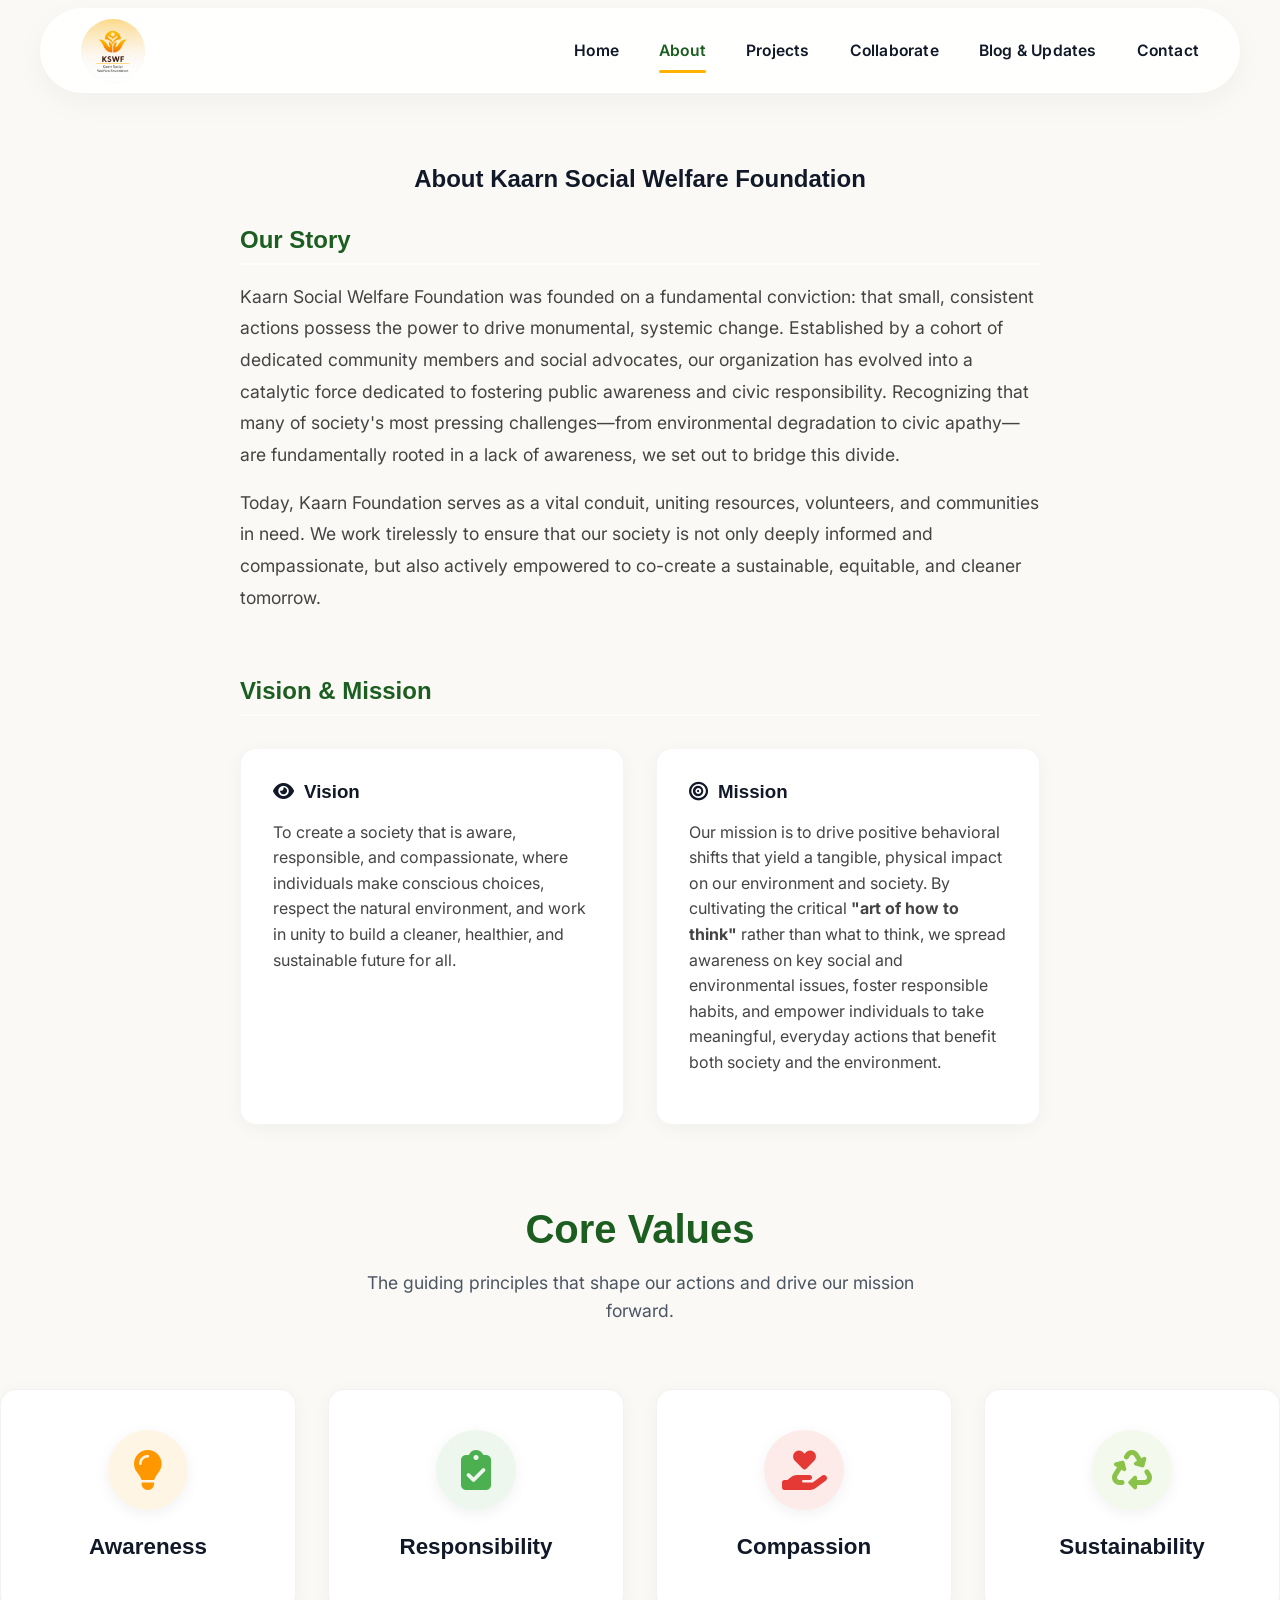
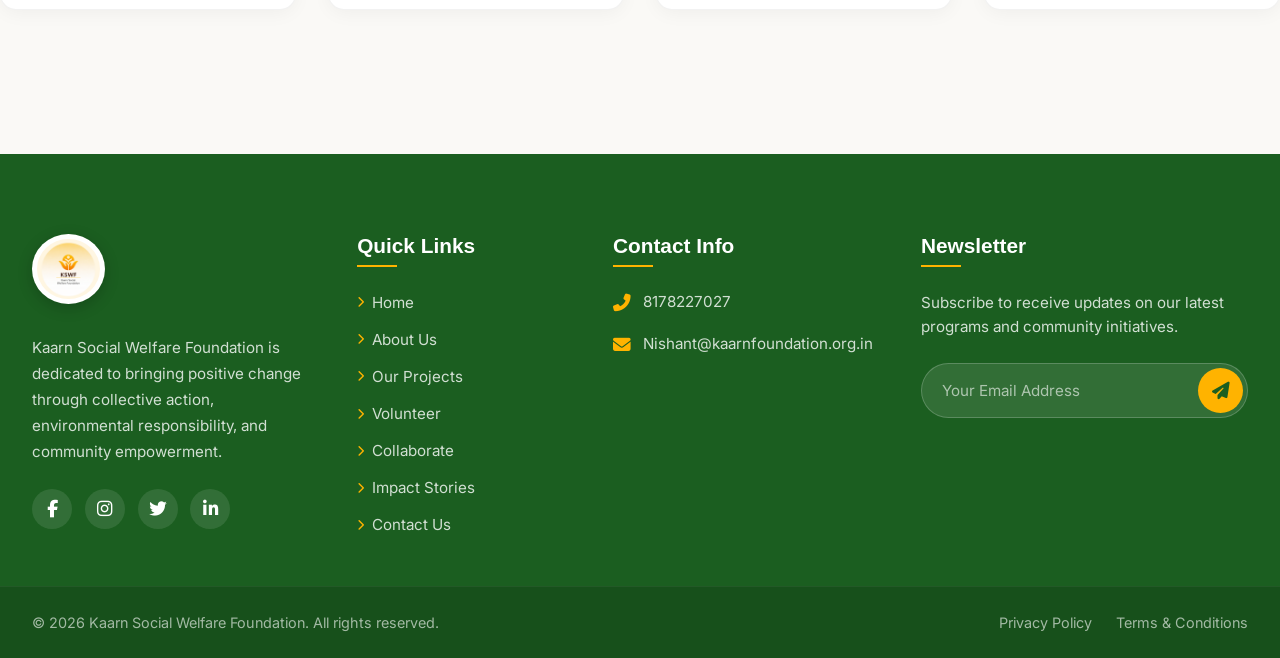
==== commit 3bae25f8: "phone view changes i improve android view of website and admin" ====
--- a/about.html
+++ b/about.html
@@ -183,7 +183,7 @@
             </li>
             <li>
               <i class="fas fa-envelope"></i>
-              <span><a href="mailto:hello@kaarnfoundation.org">hello@kaarnfoundation.org</a></span>
+              <span><a href="mailto:Nishant@kaarnfoundation.org.in">Nishant@kaarnfoundation.org.in</a></span>
             </li>
           </ul>
         </div>
--- a/css/style.css
+++ b/css/style.css
@@ -82,13 +82,10 @@
 }
 
 .text-center { text-align: center; }
-.mb-0-5 { margin-bottom: 0.5rem; }
 .mb-1 { margin-bottom: 1rem; }
-.mb-1-5 { margin-bottom: 1.5rem; }
 .mb-2 { margin-bottom: 2rem; }
 .mb-3 { margin-bottom: 3rem; }
 .mb-4 { margin-bottom: 4rem; }
-.mt-1 { margin-top: 1rem; }
 .mt-2 { margin-top: 2rem; }
 .w-full { width: 100%; }
 
@@ -100,15 +97,8 @@
 .flex-wrap { flex-wrap: wrap; }
 .flex-1 { flex: 1 1 0%; }
 .gap-1 { gap: 1rem; }
-.gap-1-5 { gap: 1.5rem; }
 .gap-2 { gap: 2rem; }
 .gap-3 { gap: 3rem; }
-.gap-4 { gap: 2.5rem; }
-
-/* Section base */
-.section {
-  padding: 5rem 0;
-}
 
 /* Glassmorphism */
 .glass {
@@ -391,40 +381,7 @@
   margin-bottom: 1rem;
 }
 
-/* ==========================================================================
-   Card Base Styles (used across inner pages)
-   ========================================================================== */
-.card {
-  background: white;
-  border-radius: var(--radius-md);
-  padding: 2rem;
-  box-shadow: var(--shadow-soft);
-  border: 1px solid rgba(0, 0, 0, 0.04);
-  transition: var(--transition);
-}
-
-.card:hover {
-  box-shadow: var(--shadow-hover);
-  transform: translateY(-4px);
-}
-
-.card-light {
-  background: #fafaf8;
-  border-radius: var(--radius-md);
-  padding: 2rem;
-  box-shadow: var(--shadow-soft);
-  border: 1px solid rgba(0, 0, 0, 0.06);
-  transition: var(--transition);
-}
-
-.card-light:hover {
-  box-shadow: var(--shadow-hover);
-}
-
-/* ========================================= */
-
 /* Impact Statistics Banner */
-
 .stats-banner {
   background: linear-gradient(135deg, var(--primary-color), var(--primary-hover));
   padding: 5rem 0;
@@ -533,8 +490,8 @@
 .footer {
   background-color: var(--primary-color);
   color: white;
-  padding: 4rem 0 0;
-  margin-top: 4rem;
+  padding: 5rem 0 0;
+  margin-top: 5rem;
   position: relative;
 }
 
@@ -548,18 +505,23 @@
 @media (max-width: 1024px) {
   .footer-top-grid {
     grid-template-columns: 1fr 1fr;
-    gap: 2rem;
+  }
+}
+
+@media (max-width: 600px) {
+  .footer-top-grid {
+    grid-template-columns: 1fr;
+    gap: 2.5rem;
   }
 }
 
 .footer-col h4 {
   color: white;
-  font-size: 1.05rem;
-  margin-bottom: 1rem;
+  font-size: 1.3rem;
+  margin-bottom: 1.5rem;
   position: relative;
-  padding-bottom: 0.4rem;
+  padding-bottom: 0.5rem;
   font-family: var(--font-heading);
-  letter-spacing: 0.3px;
 }
 
 .footer-col h4::after {
@@ -779,18 +741,6 @@
   .footer-bottom-flex {
     flex-direction: column;
     text-align: center;
-    gap: 0.5rem;
-  }
-
-  .legal-links {
-    gap: 1rem;
-    flex-wrap: wrap;
-    justify-content: center;
-  }
-
-  .copyright,
-  .legal-links a {
-    font-size: 0.78rem;
   }
 }
 
@@ -859,7 +809,8 @@
   border-radius: var(--radius-lg);
   overflow: hidden;
   transition: var(--transition);
-  margin-bottom: 4rem;
+  margin-bottom: 2rem;
+  max-height: 320px;
 }
 
 .spotlight-card:hover {
@@ -869,19 +820,20 @@
 
 .spotlight-img {
   flex: 1.2;
-  min-width: 300px;
+  min-width: 220px;
+  max-width: 320px;
 }
 
 .spotlight-img img {
   width: 100%;
   height: 100%;
   object-fit: cover;
-  min-height: 400px;
+  min-height: 260px;
 }
 
 .spotlight-content {
   flex: 1;
-  padding: 4rem 3rem;
+  padding: 1.5rem 2rem;
   display: flex;
   flex-direction: column;
   justify-content: center;
@@ -1195,8 +1147,9 @@
   .hero-content p { margin: 0 auto 2rem; }
   .hero-image-wrapper { height: 400px; }
   .stats-grid { grid-template-columns: 1fr; gap: 3rem; }
-  .spotlight-card { flex-direction: column; }
-  .spotlight-img img { min-height: 250px; }
+  .spotlight-card { flex-direction: column; max-height: none; }
+  .spotlight-img { max-width: 100%; }
+  .spotlight-img img { min-height: 200px; }
   .modal-content { flex-direction: column; overflow-y: auto; }
   .modal-img { width: 100%; height: 250px; flex: none; }
   .modal-body { overflow-y: visible; padding: 2rem; }
@@ -1473,13 +1426,549 @@
 
 /* ==========================================================================
    MOBILE RESPONSIVE FIXES — screens 320px–768px
+   Only fixes alignment, overflow, spacing, and centering issues.
+   Does NOT change desktop layout (1024px+), colors, fonts, or functionality.
    ========================================================================== */
+@media (max-width: 768px) {
+
+  /* --- Global Mobile Typography Overrides --- */
+  /* These force any inline hardcoded font-sizes (e.g., 3.5rem or 4rem) to scale down gracefully on mobile */
+  h1 { font-size: 2.2rem !important; line-height: 1.2 !important; }
+  h2 { font-size: 1.8rem !important; line-height: 1.3 !important; }
+  h3 { font-size: 1.5rem !important; line-height: 1.4 !important; }
+  p { font-size: 1rem !important; line-height: 1.6 !important; }
+
+  /* --- Global --- */
+  html, body {
+    overflow-x: hidden;
+    width: 100%;
+  }
+
+  .container {
+    padding-left: 1.25rem !important;
+    padding-right: 1.25rem !important;
+    width: 100%;
+    box-sizing: border-box;
+  }
+
+  /* --- Navigation --- */
+  .header {
+    top: 0;
+    padding: 0 0.75rem;
+  }
+
+  .nav-container {
+    padding: 0.5rem 1rem;
+    min-height: 64px;
+    border-radius: 12px;
+    overflow-x: auto;
+    -webkit-overflow-scrolling: touch;
+    scrollbar-width: none;
+    justify-content: flex-start;
+    gap: 1rem;
+  }
+
+  .nav-container::-webkit-scrollbar { display: none; }
+
+  .logo {
+    flex-shrink: 0;
+  }
+
+  .logo a {
+    width: 44px;
+    height: 44px;
+  }
+
+  .nav-links {
+    gap: 1.1rem;
+    flex-shrink: 0;
+    white-space: nowrap;
+  }
+
+  .nav-links a {
+    font-size: 0.85rem;
+    padding: 0.4rem 0;
+  }
+
+  /* --- Hero Section --- */
+  .hero-section {
+    padding: 1.5rem 0 2rem;
+  }
+
+  .hero-grid {
+    grid-template-columns: 1fr;
+    gap: 1.5rem;
+    text-align: center;
+  }
+
+  .hero-content {
+    display: flex;
+    flex-direction: column;
+    align-items: center;
+    width: 100%;
+  }
+
+  .hero-title {
+    font-size: 1.9rem;
+    line-height: 1.2;
+    text-align: center;
+    width: 100%;
+  }
+
+  .hero-subtitle {
+    font-size: 1.25rem;
+    display: block;
+  }
+
+  .hero-credibility {
+    text-align: left;
+    width: 100%;
+    margin: 1rem 0;
+    flex-direction: row;
+    align-items: flex-start;
+  }
+
+  .hero-description {
+    font-size: 1rem;
+    text-align: center;
+    width: 100%;
+  }
+
+  .hero-ctas {
+    flex-direction: column !important;
+    align-items: stretch !important;
+    width: 100%;
+    gap: 0.75rem !important;
+    margin-top: 1.25rem !important;
+  }
+
+  .hero-ctas .btn,
+  .hero-ctas a {
+    width: 100%;
+    text-align: center;
+    justify-content: center;
+  }
+
+  .hero-image-wrapper {
+    width: 100%;
+    height: 260px;
+    margin: 0 auto;
+  }
+
+  /* --- Stats Banner --- */
+  .stats-banner {
+    margin: 2rem 1rem;
+    padding: 3rem 1rem;
+    border-radius: var(--radius-md);
+  }
+
+  .stats-grid {
+    grid-template-columns: 1fr;
+    gap: 2rem;
+  }
+
+  .stat-number {
+    font-size: 3rem;
+  }
+
+  /* --- Programs Grid --- */
+  .programs-grid {
+    grid-template-columns: 1fr;
+    gap: 1.25rem;
+  }
+
+  .program-card {
+    padding: 2rem 1.5rem;
+    text-align: center;
+  }
+
+  /* --- Footer --- */
+  .footer {
+    margin-top: 3rem;
+    padding: 2.5rem 0 1.5rem;
+  }
+
+  .footer-grid {
+    grid-template-columns: 1fr;
+    gap: 2rem;
+    text-align: center;
+  }
+
+  .footer-grid > div {
+    display: flex;
+    flex-direction: column;
+    align-items: center;
+  }
+
+  .footer-grid p {
+    max-width: 100% !important;
+    text-align: center;
+  }
+
+  .footer-links {
+    align-items: center;
+  }
+
+  .social-icons {
+    justify-content: center;
+  }
+
+  .newsletter-form {
+    flex-direction: column;
+    width: 100%;
+    max-width: 320px;
+  }
+
+  .newsletter-form input,
+  .newsletter-form button {
+    width: 100%;
+    border-radius: var(--radius-full);
+  }
+
+  .footer-bottom {
+    font-size: 0.82rem;
+    padding: 1.25rem 1rem 0;
+  }
+
+  /* --- Blog Page --- */
+  .post-grid {
+    grid-template-columns: 1fr;
+    gap: 1.5rem;
+  }
+
+  .filter-container {
+    gap: 0.6rem;
+    padding: 0 0.25rem;
+  }
+
+  .filter-pill {
+    font-size: 0.82rem;
+    padding: 0.5rem 1rem;
+  }
+
+  .spotlight-card {
+    flex-direction: column;
+  }
+
+  .spotlight-img img {
+    min-height: 200px;
+    width: 100%;
+  }
+
+  .spotlight-content {
+    padding: 1.75rem 1.25rem;
+  }
+
+  .spotlight-stats {
+    gap: 1rem;
+  }
+
+  /* --- Modal --- */
+  .modal-content {
+    flex-direction: column;
+    width: 95%;
+    max-height: 92vh;
+    overflow-y: auto;
+    border-radius: var(--radius-md);
+  }
+
+  .modal-img {
+    width: 100%;
+    height: 200px;
+    flex: none;
+    object-fit: cover;
+  }
+
+  .modal-body {
+    padding: 1.5rem;
+    overflow-y: visible;
+  }
+
+  /* --- About / Programs / Contact / Donate inner pages --- */
+  .section {
+    padding: 2rem 0 !important;
+  }
+
+  /* Vision & Mission flex */
+  .vision-mission-flex {
+    flex-direction: column !important;
+    gap: 1.25rem !important;
+  }
+
+  /* Core values grid */
+  .grid-auto-fit {
+    display: grid !important;
+    grid-template-columns: 1fr 1fr !important;
+    gap: 1rem !important;
+    padding: 0 !important;
+  }
+
+  /* Contact page flex layout */
+  .flex.gap-4.flex-wrap {
+    flex-direction: column;
+    gap: 1.5rem;
+  }
+
+  /* Get Involved page flex layout */
+  .flex.gap-4.flex-wrap > div,
+  .flex.gap-4.flex-wrap > #collab-form {
+    min-width: unset !important;
+    width: 100%;
+  }
+
+  /* Opportunity cards */
+  .card.card-light {
+    width: 100%;
+    box-sizing: border-box;
+  }
+
+  /* Donate page */
+  .btn-group {
+    display: flex;
+    flex-wrap: wrap;
+    gap: 0.5rem;
+  }
+
+  .btn-group .btn {
+    flex: 1 1 calc(50% - 0.25rem);
+    min-width: 0;
+  }
+
+  /* Programs page card list */
+  .flex-column.gap-3 {
+    gap: 1.5rem !important;
+  }
+
+  .card.card-light.flex.items-center.gap-2.flex-wrap {
+    flex-direction: column;
+    align-items: flex-start;
+  }
+
+  /* General text safety */
+  h1, h2, h3, h4 {
+    word-break: break-word;
+    overflow-wrap: break-word;
+  }
+
+  p, li, a {
+    overflow-wrap: break-word;
+    word-break: break-word;
+  }
+
+  /* Prevent any fixed-width element from causing overflow */
+  img {
+    max-width: 100%;
+    height: auto;
+  }
+
+  /* Highlights scroll row — keep horizontal scroll but prevent page overflow */
+  .highlights-wrapper {
+    width: 100%;
+    overflow-x: auto;
+    overflow-y: visible;
+  }
+}
+
+/* Mobile Hero Typography Fixes */
+@media (max-width: 480px) {
+  .hero-title {
+    font-size: 1.7rem !important;
+    line-height: 1.25 !important;
+    word-break: normal !important;
+    word-wrap: normal !important;
+  }
+
+  .hero-subtitle {
+    font-size: 1.1rem;
+  }
+
+  .hero-image-wrapper {
+    height: 220px;
+  }
+
+  .stat-number {
+    font-size: 2.5rem;
+  }
+
+  .stat-label {
+    font-size: 1rem;
+  }
+
+  .program-card {
+    padding: 1.5rem 1rem;
+  }
+
+  .grid-auto-fit {
+    grid-template-columns: 1fr 1fr !important;
+  }
+
+  .modal-body {
+    padding: 1.25rem;
+  }
+
+  .container {
+    padding: 0 1rem;
+  }
+
+  .nav-container {
+    padding: 0.4rem 0.75rem;
+    min-height: 56px;
+  }
+
+  .logo a {
+    width: 38px;
+    height: 38px;
+  }
+
+  .nav-links a {
+    font-size: 0.8rem;
+  }
+}
 
 /* ==========================================================================
-   HAMBURGER MENU — Mobile Navigation
+   Mobile hero reorder: slider appears after title, before description
+   Desktop layout is completely unchanged.
    ========================================================================== */
-
-/* Hamburger button */
+@media (max-width: 768px) {
+  /* Make hero-grid a flat flex column so all children can be ordered */
+  .hero-grid {
+    display: flex;
+    flex-direction: column;
+    align-items: stretch;
+    gap: 1.5rem !important;
+  }
+
+  /* hero-content itself becomes a contents container so its children
+     participate directly in the hero-grid flex order */
+  .hero-content {
+    display: contents;
+  }
+
+  /* Order: 1 = title, 2 = slider, 3 = body text + CTAs */
+  .hero-title-block {
+    order: 1;
+    text-align: center;
+    width: 100%;
+    padding: 0;
+  }
+
+  .hero-image-wrapper {
+    order: 2;
+    width: 100%;
+    height: 260px;
+  }
+
+  .hero-body-block {
+    order: 3;
+    width: 100%;
+    display: flex;
+    flex-direction: column;
+    align-items: center;
+    text-align: center;
+  }
+
+  .hero-body-block .hero-credibility {
+    text-align: left;
+    width: 100%;
+  }
+
+  .hero-body-block .hero-description {
+    text-align: center;
+  }
+
+  .hero-body-block .hero-ctas {
+    flex-direction: column !important;
+    align-items: stretch !important;
+    width: 100%;
+  }
+
+  .hero-body-block .hero-ctas .btn,
+  .hero-body-block .hero-ctas a {
+    width: 100%;
+    justify-content: center;
+  }
+}
+
+/* ==========================================================================
+   Featured Program Slider Styles
+   ========================================================================== */
+.featured-slider {
+  position: relative;
+  width: 100%;
+}
+.featured-slide {
+  display: none;
+  width: 100%;
+}
+.featured-slide.active {
+  display: flex !important;
+  animation: featuredFadeIn 0.5s ease-in-out;
+}
+@keyframes featuredFadeIn {
+  from { opacity: 0; }
+  to { opacity: 1; }
+}
+.featured-slider .slider-control {
+  background: rgba(0, 0, 0, 0.4);
+  width: 44px;
+  height: 44px;
+}
+.featured-slider .slider-control:hover {
+  background: rgba(0, 0, 0, 0.6);
+}
+.featured-slider .slider-control.prev {
+  left: -22px;
+}
+.featured-slider .slider-control.next {
+  right: -22px;
+}
+.featured-slider .slider-dots {
+  position: relative;
+  bottom: auto;
+  right: auto;
+  margin-top: 1.5rem;
+  display: flex;
+  justify-content: center;
+  gap: 8px;
+  z-index: 10;
+}
+.featured-slider .dot {
+  background: rgba(0, 0, 0, 0.2);
+  width: 10px;
+  height: 10px;
+}
+.featured-slider .dot.active {
+  background: var(--primary-color);
+}
+
+@media (max-width: 992px) {
+  .featured-slider .slider-control.prev {
+    left: 10px;
+  }
+  .featured-slider .slider-control.next {
+    right: 10px;
+  }
+}
+
+
+/* ==========================================================================
+   COMPREHENSIVE MOBILE FIX — Android/iPhone (320px–767px)
+   Covers: hamburger nav, all pages, footer-top-grid, forms, cards, blog,
+   programs, get-involved, contact, about, donate.
+   Desktop (1024px+) is completely untouched.
+   ========================================================================== */
+
+/* ── Missing utility classes used in HTML ── */
+.gap-4        { gap: 4rem; }
+.mb-1-5       { margin-bottom: 1.5rem; }
+.mb-0-5       { margin-bottom: 0.5rem; }
+.mt-0-5       { margin-top: 0.5rem; }
+.mt-1         { margin-top: 1rem; }
+.mt-1-5       { margin-top: 1.5rem; }
+.gap-1-5      { gap: 1.5rem; }
+.section      { padding: 4rem 0; }
+
+/* ── Hamburger button (hidden on desktop) ── */
 .hamburger {
   display: none;
   flex-direction: column;
@@ -1491,1033 +1980,486 @@
   background: none;
   border: none;
   cursor: pointer;
-  padding: 6px;
+  padding: 4px;
   border-radius: 8px;
   transition: background 0.2s;
   flex-shrink: 0;
   margin-left: auto;
-  z-index: 1100;
-}
-
-.hamburger:hover {
-  background: rgba(27, 94, 32, 0.08);
-}
-
+}
+.hamburger:hover { background: rgba(0,0,0,0.05); }
 .hamburger span {
   display: block;
   width: 22px;
-  height: 2px;
-  background: var(--primary-color);
+  height: 2.5px;
+  background: var(--text-primary);
   border-radius: 2px;
-  transition: all 0.3s cubic-bezier(0.4, 0, 0.2, 1);
-  transform-origin: center;
-}
-
-/* Hamburger open state */
-.hamburger.open span:nth-child(1) {
-  transform: translateY(7px) rotate(45deg);
-}
-.hamburger.open span:nth-child(2) {
-  opacity: 0;
-  transform: scaleX(0);
-}
-.hamburger.open span:nth-child(3) {
-  transform: translateY(-7px) rotate(-45deg);
-}
-
-/* Nav overlay (backdrop) */
-.nav-overlay {
-  display: none;
-  position: fixed;
-  inset: 0;
-  z-index: 1040;
-  background: transparent;
-}
-.nav-overlay.open {
-  display: block;
-}
-
-@media (max-width: 768px) {
-  /* --- Global --- */
-  html, body {
-    overflow-x: hidden;
-    width: 100%;
-  }
+  transition: all 0.3s ease;
+}
+/* Animate to X when open */
+.hamburger.open span:nth-child(1) { transform: translateY(7.5px) rotate(45deg); }
+.hamburger.open span:nth-child(2) { opacity: 0; }
+.hamburger.open span:nth-child(3) { transform: translateY(-7.5px) rotate(-45deg); }
+
+/* ── Card / card-light base (used across pages) ── */
+.card {
+  background: white;
+  border-radius: var(--radius-md);
+  padding: 2rem;
+  box-shadow: var(--shadow-soft);
+  border: 1px solid rgba(0,0,0,0.04);
+}
+.card-light {
+  background: rgba(255,255,255,0.6);
+  border-radius: var(--radius-md);
+  padding: 1.5rem;
+  box-shadow: var(--shadow-soft);
+}
+
+/* ── Form group spacing ── */
+.form-group { margin-bottom: 1.25rem; }
+
+/* ── Checkbox group ── */
+.checkbox-group {
+  display: flex;
+  align-items: flex-start;
+  gap: 0.75rem;
+  margin-bottom: 1.25rem;
+  font-size: 0.9rem;
+  color: var(--text-muted);
+  line-height: 1.5;
+}
+.checkbox-group input[type="checkbox"] {
+  flex-shrink: 0;
+  margin-top: 3px;
+  accent-color: var(--primary-color);
+  width: 16px;
+  height: 16px;
+}
+
+/* ============================================================
+   MOBILE — max-width 767px
+   ============================================================ */
+@media (max-width: 767px) {
+
+  /* Global overflow guard */
+  html, body { overflow-x: hidden; width: 100%; }
 
   .container {
-    padding: 0 1.25rem;
-    width: 100%;
+    padding-left: 1.1rem !important;
+    padding-right: 1.1rem !important;
     box-sizing: border-box;
-  }
-
-  /* Show hamburger on mobile */
-  .hamburger {
-    display: flex;
-  }
-
-  /* --- Navigation --- */
-  .header {
-    top: 0;
-    padding: 0 0.75rem;
-  }
-
-  /* Nav container: proper layout for hamburger */
+    width: 100%;
+  }
+
+  /* All inline section padding overridden */
+  main > section,
+  main > .section,
+  .section { padding: 2rem 0 !important; }
+
+  /* ── NAVIGATION ── */
+  .header { top: 0; padding: 0 0.75rem; }
+
   .nav-container {
-    overflow-x: visible !important;
-    justify-content: space-between !important;
-    position: relative;
-    border-radius: 16px;
     padding: 0.6rem 1rem;
     min-height: 60px;
-  }
-
-  .logo {
-    flex-shrink: 0;
-  }
-
-  .logo a {
-    width: 44px;
-    height: 44px;
-  }
-
-  /* Hide nav links by default, show as dropdown when open */
+    border-radius: 12px;
+    flex-wrap: wrap;
+    position: relative;
+    align-items: center;
+    justify-content: space-between;
+    gap: 0;
+  }
+
+  /* Show hamburger on mobile */
+  .hamburger { display: flex; }
+
+  /* Logo sizing */
+  .logo a { width: 44px; height: 44px; }
+
+  /* Nav links: hidden by default, shown when .open */
   .nav-links {
     display: none;
     flex-direction: column;
-    position: absolute;
-    top: calc(100% + 8px);
-    left: 0;
-    right: 0;
-    background: rgba(255, 255, 255, 0.98);
-    backdrop-filter: blur(20px);
-    -webkit-backdrop-filter: blur(20px);
-    border: 1px solid var(--glass-border);
-    box-shadow: 0 20px 40px rgba(0, 0, 0, 0.12);
-    border-radius: 16px;
-    padding: 0.75rem 0;
-    z-index: 1050;
-    white-space: normal;
+    width: 100%;
     gap: 0;
-    animation: slideDown 0.25s cubic-bezier(0.4, 0, 0.2, 1) forwards;
-  }
-
-  .nav-links.open {
-    display: flex;
-  }
-
-  @keyframes slideDown {
-    from { opacity: 0; transform: translateY(-8px); }
-    to   { opacity: 1; transform: translateY(0); }
-  }
-
+    padding: 0.5rem 0 0.75rem;
+    background: white;
+    border-top: 1px solid rgba(0,0,0,0.06);
+    margin-top: 0.5rem;
+  }
+  .nav-links.open { display: flex; }
   .nav-links a {
-    padding: 0.85rem 1.5rem;
-    font-size: 1rem;
-    border-radius: 0;
-    width: 100%;
-    display: block;
-    border-bottom: 1px solid rgba(0, 0, 0, 0.04);
-    color: var(--text-primary);
-    white-space: normal;
-  }
-
-  .nav-links a:last-child {
-    border-bottom: none;
-  }
-
-  .nav-links a:hover,
-  .nav-links a.active {
-    background: rgba(27, 94, 32, 0.06);
-    color: var(--primary-color);
-  }
-
-  /* Remove underline animation on mobile — looks odd in vertical list */
-  .nav-links a::after {
-    display: none;
-  }
-
-  /* --- Hero Section --- */
-  .hero-section {
-    padding: 1.5rem 0 2rem;
-  }
-
-  /* --- Stats Banner --- */
-  .stats-banner {
-    margin: 2rem 1rem;
-    padding: 2.5rem 1rem;
-    border-radius: var(--radius-md);
-  }
-
-  .stats-grid {
-    grid-template-columns: repeat(3, 1fr) !important;
-    gap: 1rem;
-  }
-
-  .stat-number {
-    font-size: 2rem;
-  }
-
-  .stat-label {
-    font-size: 0.8rem;
-  }
-
-  /* --- Programs Grid --- */
-  .programs-grid {
-    grid-template-columns: 1fr 1fr;
-    gap: 1rem;
-  }
-
-  .program-card {
-    padding: 1.5rem 1rem;
-    text-align: center;
-  }
-
-  /* --- Footer Mobile --- */
-  .footer {
-    margin-top: 3rem;
-    padding: 0;
-  }
-
-  /* Clean vertical stacked layout on mobile instead of cramped columns */
-  .footer-top-grid {
-    display: flex !important;
-    flex-direction: column !important;
-    gap: 2.5rem !important;
-    padding: 3rem 1.5rem 2.5rem !important;
-  }
-
-  /* Remove cramped dividers, rely on clean layout spacing */
-  .footer-col {
-    padding: 0 !important;
-    border-bottom: none !important;
-  }
-
-  /* About column gets stacked layout so logo doesn't squeeze */
-  .footer-col.about-col {
-    display: flex !important;
-    flex-direction: column !important;
-    align-items: flex-start !important;
-    gap: 1.25rem !important;
-    padding: 0 !important;
-    border-bottom: none !important;
-  }
-
-  .about-col .footer-logo {
-    height: 56px !important;
-    width: auto !important;
-    margin-bottom: 0 !important;
-    flex-shrink: 0 !important;
-  }
-
-  /* Stack desc + social inside about-col flex */
-  .about-col-inner {
-    display: flex !important;
-    flex-direction: column !important;
-    gap: 1rem !important;
-  }
-
-  .footer-desc {
-    font-size: 0.88rem !important;
-    line-height: 1.6 !important;
-    margin-bottom: 0 !important;
-    max-width: 480px !important;
-    color: rgba(255,255,255,0.7) !important;
-  }
-
-  .social-icons {
-    justify-content: flex-start !important;
-    gap: 0.8rem !important;
-    margin-top: 0.25rem !important;
-  }
-
-  .social-icons a {
-    width: 36px !important;
-    height: 36px !important;
-    font-size: 0.95rem !important;
-  }
-
-  /* Column headings — clean, premium look */
-  .footer-col h4 {
-    font-size: 1rem !important;
-    margin-bottom: 1rem !important;
-    padding-bottom: 0.4rem !important;
-  }
-
-  .footer-col h4::after {
-    width: 32px !important;
-    height: 2px !important;
-  }
-
-  /* Quick links — clean spacing for touch targets */
-  .footer-links {
-    gap: 0.75rem !important;
-    align-items: flex-start !important;
-  }
-
-  .footer-links a {
-    font-size: 0.9rem !important;
-    gap: 6px !important;
-  }
-
-  .footer-links a i {
-    font-size: 0.65rem !important;
-  }
-
-  /* Contact info — touch friendly */
-  .footer-contact-info {
-    gap: 0.85rem !important;
-  }
-
-  .footer-contact-info li {
-    font-size: 0.9rem !important;
-    gap: 10px !important;
-    align-items: center !important;
-  }
-
-  .footer-contact-info i {
-    font-size: 0.95rem !important;
-    margin-top: 0 !important;
-  }
-
-  /* Newsletter — readable inline form on mobile */
-  .newsletter-col {
-    max-width: 420px !important;
-  }
-
-  .newsletter-col p {
-    font-size: 0.88rem !important;
-    margin-bottom: 1rem !important;
-    line-height: 1.5 !important;
-    color: rgba(255,255,255,0.7) !important;
-  }
-
-  .newsletter-form {
-    flex-direction: row !important;
-    padding: 4px !important;
-    background: rgba(255,255,255,0.08) !important;
-    border: 1px solid rgba(255,255,255,0.15) !important;
-  }
-
-  .newsletter-form input {
-    font-size: 0.9rem !important;
-    padding: 0.65rem 0.85rem !important;
-  }
-
-  .newsletter-form button {
-    width: 40px !important;
-    height: 40px !important;
-    font-size: 0.95rem !important;
-  }
-
-  /* Bottom bar */
-  .footer-bottom-bar {
-    padding: 1.25rem 0 !important;
-  }
-
-  /* --- Blog Page --- */
-  .post-grid {
-    grid-template-columns: 1fr;
-    gap: 1.5rem;
-  }
-
-  .spotlight-card {
-    flex-direction: column;
-  }
-
-  .spotlight-img {
-    min-width: unset !important;
-  }
-
-  .spotlight-img img {
-    min-height: 200px;
-    width: 100%;
-  }
-
-  .spotlight-content {
-    padding: 1.75rem 1.25rem;
-  }
-
-  .spotlight-stats {
-    gap: 1rem;
-  }
-
-  .post-meta {
-    flex-direction: column;
-    gap: 0.25rem;
-  }
-
-  /* --- Modal --- */
-  .modal-content {
-    flex-direction: column;
-    width: 95%;
-    max-height: 92vh;
-  }
-
-  .modal-body {
-    padding: 1.5rem;
-    overflow-y: visible;
-  }
-
-  /* --- Inner pages general --- */
-  .section {
-    padding: 2rem 0 !important;
-  }
-
-  .section.container {
-    padding-top: 2rem !important;
-    padding-bottom: 2rem !important;
-  }
-
-  /* Vision & Mission flex */
-  .vision-mission-flex {
-    flex-direction: column !important;
-    gap: 1.25rem !important;
-  }
-
-  .vision-mission-flex > .card,
-  .vision-mission-flex > [class*="flex-1"] {
-    min-width: unset !important;
-    width: 100%;
-  }
-
-  /* Core values grid — 2 cols on mobile */
-  .core-values-grid {
-    grid-template-columns: 1fr 1fr;
-    gap: 1rem;
-  }
-
-  /* Contact / Get-involved two-column layout */
-  .flex.gap-4.flex-wrap {
-    flex-direction: column;
-    gap: 1.5rem;
-  }
-
-  .flex.gap-4.flex-wrap > div,
-  .flex.gap-4.flex-wrap > #collab-form {
-    min-width: unset !important;
-    width: 100%;
-  }
-
-  /* Opportunity cards */
-  .card.card-light {
-    width: 100%;
-    box-sizing: border-box;
-  }
-
-  /* Programs page card list */
-  .flex-column.gap-3 {
-    gap: 1.5rem !important;
-  }
-
-  .card.card-light.flex.items-center.gap-2.flex-wrap {
-    flex-direction: column;
-    align-items: flex-start;
-  }
-
-  .card.card-light.flex.items-center.gap-2.flex-wrap > .flex-1 {
-    min-width: unset !important;
-    width: 100%;
-  }
-
-  /* Program card headings */
-  .card.card-light h3 {
-    font-size: 1.3rem !important;
-  }
-
-  /* Scale down large inline font-size headings */
-  h1 { font-size: clamp(1.6rem, 6vw, 2.2rem); }
-  h2 { font-size: clamp(1.3rem, 5vw, 1.8rem); }
-  h3 { font-size: clamp(1.1rem, 4vw, 1.4rem); }
-
-  /* General text safety */
-  h1, h2, h3, h4 {
+    font-size: 0.95rem;
+    padding: 0.65rem 0.5rem;
+    border-bottom: 1px solid rgba(0,0,0,0.04);
+    width: 100%;
+  }
+  .nav-links a:last-child { border-bottom: none; }
+  .nav-links a::after { display: none; } /* Remove underline animation on mobile */
+
+  /* ── TYPOGRAPHY SCALE ── */
+  h1 { font-size: 2rem !important; line-height: 1.25 !important; }
+  h2 { font-size: 1.65rem !important; line-height: 1.3 !important; }
+  h3 { font-size: 1.35rem !important; line-height: 1.4 !important; }
+  h4 { font-size: 1.1rem !important; }
+  p  { font-size: 0.97rem !important; line-height: 1.65 !important; }
+
+  h1, h2, h3, h4, p, li, a, span, label {
     word-break: break-word;
     overflow-wrap: break-word;
   }
-
-  p, li, a {
-    overflow-wrap: break-word;
-    word-break: break-word;
-  }
-
-  img {
-    max-width: 100%;
-    height: auto;
-  }
-
-  .highlights-wrapper {
-    width: 100%;
-    overflow-x: auto;
-    overflow-y: visible;
-  }
-
-  /* Collaborate page fixes */
-  .collab-cta-content h2 {
-    font-size: 2rem;
-  }
-
-  .collab-cta-banner {
-    padding: 3.5rem 1.5rem !important;
-  }
-
-  .collab-split-section {
-    flex-direction: column !important;
-  }
-
-  .collab-split-image {
-    min-height: 250px !important;
-    width: 100%;
-  }
-
-  .collab-split-content {
-    padding: 2.5rem 1.25rem !important;
-  }
-
-  .collab-form-card {
-    padding: 1.5rem !important;
-  }
-
-  /* Collapse inline two-column grid to one column */
-  [style*="grid-template-columns: 1fr 1fr"] {
-    grid-template-columns: 1fr !important;
-  }
-}
-
-/* Extra small screens (320px–480px) */
-@media (max-width: 480px) {
-  .container {
-    padding: 0 1rem;
-  }
-
-  .nav-container {
-    padding: 0.4rem 0.75rem;
-    min-height: 56px;
-  }
-
-  .logo a {
-    width: 38px;
-    height: 38px;
-  }
-
-  .hero-title {
-    font-size: 1.65rem;
-  }
-
-  .hero-subtitle {
-    font-size: 1.1rem;
-  }
-
-  .hero-image-wrapper {
-    height: 220px;
-  }
-
-  /* Stack stats vertically on very small screens */
-  .stats-grid {
-    grid-template-columns: 1fr !important;
-    gap: 1.5rem;
-  }
-
-  .stat-number {
-    font-size: 2.5rem !important;
-  }
-
-  .stat-label {
-    font-size: 1rem !important;
-  }
-
-  /* Stack programs to single column */
-  .programs-grid {
-    grid-template-columns: 1fr;
-  }
-
-  .program-card {
-    padding: 1.5rem 1rem;
-  }
-
-  /* Core values single column */
-  .core-values-grid {
-    grid-template-columns: 1fr;
-  }
-
-  .modal-body {
-    padding: 1.25rem;
-  }
-}
-
-/* ==========================================================================
-   Mobile hero reorder: slider appears after title, before description
-   Desktop layout is completely unchanged.
-   ========================================================================== */
-@media (max-width: 768px) {
-  /* Make hero-grid a flat flex column so all children can be ordered */
+  img { max-width: 100%; height: auto; }
+
+  /* ── HERO (index.html) ── */
+  .hero-section { padding: 1.25rem 0 1.75rem; }
+
   .hero-grid {
-    display: flex;
+    display: flex !important;
     flex-direction: column;
-    align-items: stretch;
-  }
-
-  /* hero-content itself becomes a contents container so its children
-     participate directly in the hero-grid flex order */
-  .hero-content {
-    display: contents;
-  }
-
-  /* Order: 1 = title, 2 = slider, 3 = body text + CTAs */
+    gap: 1.25rem !important;
+  }
+  .hero-content { display: contents; }
+
   .hero-title-block {
     order: 1;
     text-align: center;
-    width: 100%;
-    padding: 0;
+  }
+  .hero-title {
+    font-size: 2rem !important;
+    line-height: 1.2 !important;
+    text-align: center;
+  }
+  .hero-subtitle {
+    font-size: 1.2rem !important;
+    display: block;
+    margin-top: 0.3rem;
   }
 
   .hero-image-wrapper {
     order: 2;
-    width: 100%;
-    height: 260px;
-    margin: 1rem 0;
+    width: 100% !important;
+    height: 240px !important;
+    margin: 0;
   }
 
   .hero-body-block {
     order: 3;
-    width: 100%;
     display: flex;
     flex-direction: column;
     align-items: center;
     text-align: center;
-  }
-
+    width: 100%;
+  }
   .hero-body-block .hero-credibility {
     text-align: left;
     width: 100%;
-  }
-
+    flex-direction: row;
+    gap: 0.75rem;
+    padding: 1rem;
+    margin: 0.75rem 0;
+  }
   .hero-body-block .hero-description {
     text-align: center;
-  }
-
+    font-size: 0.97rem !important;
+  }
   .hero-body-block .hero-ctas {
-    box-sizing: border-box;
-  }
-
-  /* Programs page card list */
-  .flex-column.gap-3 {
-    gap: 1.5rem !important;
-  }
-
-  .card.card-light.flex.items-center.gap-2.flex-wrap {
-    flex-direction: column;
-    align-items: flex-start;
-  }
-
-  .card.card-light.flex.items-center.gap-2.flex-wrap > .flex-1 {
-    min-width: unset !important;
-    width: 100%;
-  }
-
-  /* Program card headings */
-  .card.card-light h3 {
-    font-size: 1.3rem !important;
-  }
-
-  /* Scale down large inline font-size headings */
-  h1 { font-size: clamp(1.6rem, 6vw, 2.2rem); }
-  h2 { font-size: clamp(1.3rem, 5vw, 1.8rem); }
-  h3 { font-size: clamp(1.1rem, 4vw, 1.4rem); }
-
-  /* General text safety */
-  h1, h2, h3, h4 {
-    word-break: break-word;
-    overflow-wrap: break-word;
-  }
-
-  p, li, a {
-    overflow-wrap: break-word;
-    word-break: break-word;
-  }
-
-  img {
-    max-width: 100%;
-    height: auto;
-  }
-
-  .highlights-wrapper {
-    width: 100%;
-    overflow-x: auto;
-    overflow-y: visible;
-  }
-
-  /* Collaborate page fixes */
-  .collab-cta-content h2 {
-    font-size: 2rem;
-  }
-
-  .collab-cta-banner {
-    padding: 3.5rem 1.5rem !important;
-  }
-
-  .collab-split-section {
     flex-direction: column !important;
-  }
-
-  .collab-split-image {
-    min-height: 250px !important;
-    width: 100%;
-  }
-
-  .collab-split-content {
-    padding: 2.5rem 1.25rem !important;
-  }
-
-  .collab-form-card {
-    padding: 1.5rem !important;
-  }
-
-  /* Collapse inline two-column grid to one column */
-  [style*="grid-template-columns: 1fr 1fr"] {
-    grid-template-columns: 1fr !important;
-  }
-}
-
-/* Extra small screens (320px–480px) */
-@media (max-width: 480px) {
-  .container {
-    padding: 0 1rem;
-  }
-
-  .nav-container {
-    padding: 0.4rem 0.75rem;
-    min-height: 56px;
-  }
-
-  .logo a {
-    width: 38px;
-    height: 38px;
-  }
-
-  .hero-title {
-    font-size: 1.65rem;
-  }
-
-  .hero-subtitle {
-    font-size: 1.1rem;
-  }
-
-  .hero-image-wrapper {
-    height: 220px;
-  }
-
-  /* Stack stats vertically on very small screens */
+    align-items: stretch !important;
+    width: 100%;
+    gap: 0.65rem !important;
+    margin-top: 1rem !important;
+  }
+  .hero-body-block .hero-ctas .btn,
+  .hero-body-block .hero-ctas a {
+    width: 100% !important;
+    justify-content: center;
+  }
+
+  /* Who We Are section */
+  .section.container .flex-column.items-center p {
+    max-width: 100% !important;
+    font-size: 0.97rem !important;
+  }
+
+  /* ── STATS BANNER ── */
+  .stats-banner {
+    margin: 1.5rem 1rem;
+    padding: 2.5rem 1rem;
+    border-radius: var(--radius-md);
+  }
   .stats-grid {
     grid-template-columns: 1fr !important;
     gap: 1.5rem;
   }
-
-  .stat-number {
-    font-size: 2.5rem !important;
-  }
-
-  .stat-label {
-    font-size: 1rem !important;
-  }
-
-  /* Stack programs to single column */
+  .stat-number { font-size: 2.8rem; }
+  .stat-label  { font-size: 1rem; }
+
+  /* ── PROGRAMS GRID (index.html) ── */
   .programs-grid {
-    grid-template-columns: 1fr;
-  }
-
-  .program-card {
-    padding: 1.5rem 1rem;
-  }
-
-  /* Core values single column */
+    grid-template-columns: 1fr !important;
+    gap: 1rem;
+  }
+  .program-card { padding: 1.75rem 1.25rem; }
+
+  /* ── ABOUT PAGE ── */
+  .vision-mission-flex {
+    flex-direction: column !important;
+    gap: 1rem !important;
+  }
+  .vision-mission-flex .card { min-width: unset !important; width: 100% !important; }
+
   .core-values-grid {
-    grid-template-columns: 1fr;
-  }
-
-  .modal-body {
-    padding: 1.25rem;
-  }
+    grid-template-columns: 1fr 1fr !important;
+    gap: 1rem !important;
+    margin-top: 1rem;
+  }
+  .core-value-card { padding: 1.5rem 1rem; }
+  .core-value-icon { width: 60px; height: 60px; font-size: 1.8rem; }
+  .core-value-card h4 { font-size: 1rem !important; }
+
+  /* ── PROGRAMS PAGE ── */
+  .flex-column.gap-3 { gap: 1.25rem !important; max-width: 100% !important; }
+  .card.card-light.flex.items-center.gap-2.flex-wrap {
+    flex-direction: column !important;
+    align-items: flex-start !important;
+  }
+  .card.card-light .flex-1 {
+    min-width: unset !important;
+    width: 100% !important;
+  }
+
+  /* ── BLOG PAGE ── */
+  .post-grid {
+    grid-template-columns: 1fr !important;
+    gap: 1.25rem;
+  }
+  .filter-container { gap: 0.5rem; }
+  .filter-pill { font-size: 0.8rem; padding: 0.45rem 0.9rem; }
+
+  .spotlight-card {
+    flex-direction: column !important;
+    max-height: none !important;
+  }
+  .spotlight-img { max-width: 100% !important; min-width: unset !important; }
+  .spotlight-img img { min-height: 180px; width: 100%; object-fit: cover; }
+  .spotlight-content { padding: 1.25rem !important; }
+  .spotlight-stats { gap: 0.75rem; flex-wrap: wrap; }
+
+  /* Modal */
+  .modal-content {
+    flex-direction: column !important;
+    width: 96% !important;
+    max-height: 90vh;
+    overflow-y: auto;
+    border-radius: var(--radius-md);
+  }
+  .modal-img {
+    width: 100% !important;
+    height: 180px !important;
+    flex: none;
+    object-fit: cover;
+  }
+  .modal-body { padding: 1.25rem !important; overflow-y: visible; }
+
+  /* ── GET INVOLVED PAGE ── */
+  .flex.gap-4.flex-wrap {
+    flex-direction: column !important;
+    gap: 1.5rem !important;
+  }
+  .flex.gap-4.flex-wrap > div,
+  .flex.gap-4.flex-wrap > #collab-form {
+    min-width: unset !important;
+    flex: unset !important;
+    width: 100% !important;
+  }
+  .card-light.mb-1-5 { min-width: unset !important; }
+
+  /* ── CONTACT PAGE ── */
+  .flex.gap-4.flex-wrap .flex-1 {
+    min-width: unset !important;
+    width: 100% !important;
+  }
+  .flex.gap-1-5 { gap: 1rem !important; }
+  .flex.gap-1.flex-wrap .flex-1 { min-width: unset !important; }
+
+  /* Checkbox group mobile */
+  .checkbox-group { font-size: 0.85rem; gap: 0.5rem; }
+
+  /* ── DONATE PAGE ── */
+  .btn-group {
+    display: flex;
+    flex-wrap: wrap;
+    gap: 0.5rem;
+  }
+  .btn-group .btn {
+    flex: 1 1 calc(50% - 0.25rem);
+    min-width: 0;
+    font-size: 0.9rem;
+  }
+
+  /* ── FORMS (all pages) ── */
+  .form-grid { grid-template-columns: 1fr !important; gap: 0; }
+  .form-group.full-width { grid-column: 1 !important; }
+  .form-control {
+    font-size: 0.95rem;
+    padding: 0.75rem 0.9rem;
+  }
+  .form-label { font-size: 0.88rem; }
+
+  /* ── BUTTONS ── */
+  .btn {
+    min-height: 44px; /* touch-friendly */
+    font-size: 0.95rem;
+  }
+  .btn-secondary-cta { font-size: 0.95rem !important; }
+  .btn-optional-cta  { font-size: 0.9rem !important; }
+
+  /* ── FOOTER (new footer-top-grid structure) ── */
+  .footer {
+    margin-top: 2.5rem;
+    padding: 2.5rem 0 0;
+  }
+  .footer-top-grid {
+    grid-template-columns: 1fr !important;
+    gap: 2rem !important;
+    padding-bottom: 2rem;
+  }
+  .footer-col { text-align: center; }
+  .footer-col h4::after { left: 50%; transform: translateX(-50%); }
+  .footer-desc { max-width: 100% !important; margin: 0 auto 1.25rem; text-align: center; }
+  .social-icons { justify-content: center; }
+  .footer-links { align-items: center; }
+  .footer-links a { justify-content: center; }
+  .footer-contact-info { align-items: center; }
+  .footer-contact-info li { justify-content: center; }
+  .newsletter-form {
+    max-width: 320px;
+    margin: 0 auto;
+  }
+  .newsletter-form input { font-size: 0.9rem; }
+  .footer-bottom-bar { padding: 1.25rem 0; }
+  .footer-bottom-flex {
+    flex-direction: column !important;
+    text-align: center;
+    gap: 0.5rem;
+  }
+  .legal-links { justify-content: center; gap: 1rem; }
+  .copyright { font-size: 0.82rem; }
+
+  /* ── HIGHLIGHTS (blog) ── */
+  .highlights-wrapper { width: 100%; overflow-x: auto; overflow-y: visible; }
+}
+
+/* ============================================================
+   EXTRA SMALL — max-width 480px (small Androids)
+   ============================================================ */
+@media (max-width: 480px) {
+  .container { padding-left: 0.9rem !important; padding-right: 0.9rem !important; }
+  h1 { font-size: 1.75rem !important; }
+  h2 { font-size: 1.45rem !important; }
+  h3 { font-size: 1.2rem !important; }
+
+  .hero-title   { font-size: 1.75rem !important; }
+  .hero-subtitle { font-size: 1.05rem !important; }
+  .hero-image-wrapper { height: 210px !important; }
+  .hero-credibility { padding: 0.85rem; gap: 0.6rem; }
+  .cred-text { font-size: 0.85rem; }
+
+  .stat-number { font-size: 2.4rem; }
+
+  .core-values-grid {
+    grid-template-columns: 1fr 1fr !important;
+  }
+
+  .program-card { padding: 1.25rem 1rem; }
+  .program-icon { width: 56px; height: 56px; font-size: 1.6rem; }
+
+  .nav-container { padding: 0.5rem 0.75rem; min-height: 54px; }
+  .logo a { width: 38px; height: 38px; }
+
+  .stats-banner { margin: 1.25rem 0.75rem; padding: 2rem 1rem; }
+
+  .filter-pill { font-size: 0.78rem; padding: 0.4rem 0.75rem; }
+
+  .modal-img { height: 150px !important; }
+  .modal-body { padding: 1rem !important; }
+
+  .footer-top-grid { gap: 1.75rem !important; }
+  .newsletter-form { max-width: 280px; }
+
+  .btn { font-size: 0.9rem; padding: 0.7rem 1.5rem; }
 }
 
 /* ==========================================================================
-   Mobile hero reorder: slider appears after title, before description
-   Desktop layout is completely unchanged.
+   MOBILE NAV — Remove hamburger, show all links in horizontal scroll row
+   Only affects max-width 767px. Desktop completely unchanged.
+   No functionality, JS, or backend changes.
    ========================================================================== */
-@media (max-width: 768px) {
-  /* Make hero-grid a flat flex column so all children can be ordered */
-  .hero-grid {
-    display: flex;
-    flex-direction: column;
-    align-items: stretch;
-  }
-
-  /* hero-content itself becomes a contents container so its children
-     participate directly in the hero-grid flex order */
-  .hero-content {
-    display: contents;
-  }
-
-  /* Order: 1 = title, 2 = slider, 3 = body text + CTAs */
-  .hero-title-block {
-    order: 1;
-    text-align: center;
-    width: 100%;
-    padding: 0;
-  }
-
-  .hero-image-wrapper {
-    order: 2;
-    width: 100%;
-    height: 260px;
-    margin: 1rem 0;
-  }
-
-  .hero-body-block {
-    order: 3;
-    width: 100%;
-    display: flex;
-    flex-direction: column;
-    align-items: center;
-    text-align: center;
-  }
-
-  .hero-body-block .hero-credibility {
-    text-align: left;
-    width: 100%;
-  }
-
-  .hero-body-block .hero-description {
-    text-align: center;
-  }
-
-  .hero-body-block .hero-ctas {
+@media (max-width: 767px) {
+
+  /* Hide the hamburger button entirely */
+  .hamburger {
+    display: none !important;
+  }
+
+  /* Nav container: two rows — logo top, links below */
+  .nav-container {
     flex-direction: column !important;
     align-items: stretch !important;
-    width: 100%;
-  }
-
-  .hero-body-block .hero-ctas .btn,
-  .hero-body-block .hero-ctas a {
-    width: 100%;
-    justify-content: center;
-  }
-}
-
-/* Checkbox Consent Styles */
-.checkbox-group {
-  display: flex;
-  align-items: flex-start;
-  gap: 0.5rem;
-  margin-top: 1rem;
-  margin-bottom: 1.25rem;
-  text-align: left;
-}
-
-.checkbox-group input[type="checkbox"] {
-  width: 16px;
-  height: 16px;
-  margin-top: 4px;
-  cursor: pointer;
-  accent-color: var(--primary-color);
-  flex-shrink: 0;
-}
-
-.checkbox-group label {
-  font-family: var(--font-sans);
-  font-size: 0.88rem;
-  color: var(--text-muted);
-  line-height: 1.4;
-  cursor: pointer;
-  user-select: none;
-}
-
-.checkbox-group label a {
-  color: var(--primary-color);
-  text-decoration: underline;
-  font-weight: 600;
-  transition: var(--transition);
-}
-
-.checkbox-group label a:hover {
-  color: var(--primary-hover);
-}
-
-/* Legal Pages Styling */
-.legal-section {
-  max-width: 900px;
-  margin: 0 auto;
-  padding: 4rem 1.5rem;
-}
-
-.legal-card {
-  padding: 3.5rem;
-  background: #ffffff;
-  border-radius: var(--radius-lg);
-  box-shadow: var(--shadow-soft);
-}
-
-.legal-title {
-  font-size: 3rem;
-  color: var(--primary-color);
-  margin-bottom: 0.5rem;
-  font-weight: 800;
-  letter-spacing: -1px;
-  font-family: var(--font-heading);
-}
-
-.legal-date {
-  margin-bottom: 2.5rem;
-  font-size: 0.95rem;
-  font-weight: 600;
-  font-family: var(--font-sans);
-}
-
-.legal-content {
-  line-height: 1.8;
-  color: var(--text-primary);
-  font-size: 1.05rem;
-  display: flex;
-  flex-direction: column;
-  gap: 2rem;
-  font-family: var(--font-sans);
-}
-
-.legal-subtitle {
-  font-size: 1.6rem;
-  color: var(--primary-color);
-  margin-bottom: 0.75rem;
-  font-weight: 700;
-  font-family: var(--font-heading);
-}
-
-.legal-sub-subtitle {
-  font-size: 1.1rem;
-  color: var(--text-primary);
-  margin: 1rem 0 0.5rem;
-  font-weight: 600;
-}
-
-.legal-list {
-  padding-left: 1.5rem;
-  list-style-type: disc;
-  display: flex;
-  flex-direction: column;
-  gap: 0.4rem;
-  margin-bottom: 1rem;
-}
-
-.legal-note {
-  margin-top: 1rem;
-  font-weight: 500;
-  color: var(--text-muted);
-}
-
-.legal-address {
-  font-style: normal;
-  margin-top: 0.75rem;
-  padding-left: 1.25rem;
-  border-left: 3px solid var(--accent-color);
-  font-size: 1.05rem;
-  display: flex;
-  flex-direction: column;
-  gap: 0.35rem;
-}
-
-.legal-link {
-  color: var(--primary-color);
-  font-weight: 600;
-  text-decoration: underline;
-}
-
-/* Legal Pages Mobile Responsive */
-@media (max-width: 768px) {
-  .newsletter-form button {
-    width: 40px !important;
-    height: 40px !important;
-    font-size: 0.95rem !important;
+    padding: 0.6rem 0.75rem 0 !important;
+    border-radius: 14px !important;
+    gap: 0 !important;
+    min-height: unset !important;
+  }
+
+  /* Logo row */
+  .logo {
+    display: flex;
+    align-items: center;
+    padding-bottom: 0.5rem;
+  }
+
+  /* Nav links: always visible, horizontal scroll row */
+  .nav-links,
+  .nav-links.open {
+    display: flex !important;
+    flex-direction: row !important;
+    overflow-x: auto !important;
+    -webkit-overflow-scrolling: touch !important;
+    scrollbar-width: none !important;
+    white-space: nowrap !important;
+    gap: 0 !important;
+    width: 100% !important;
+    padding: 0 0 0.5rem 0 !important;
+    border-top: 1px solid rgba(0,0,0,0.06) !important;
+    background: transparent !important;
+    margin-top: 0 !important;
+    flex-wrap: nowrap !important;
+  }
+
+  .nav-links::-webkit-scrollbar { display: none !important; }
+
+  .nav-links a {
+    font-size: 0.82rem !important;
+    padding: 0.55rem 0.85rem !important;
+    white-space: nowrap !important;
     flex-shrink: 0 !important;
-  }
-
-  /* Bottom bar */
-  .footer-bottom-bar {
-    padding: 1.25rem 0 !important;
-  }
-
-  /* --- Blog Page --- */
-  .post-grid {
-    grid-template-columns: 1fr;
-    gap: 1.5rem;
-  }
-
-  .blog-hero {
-    padding: 3rem 1.5rem !important;
-  }
-
-  .blog-title {
-    font-size: 2rem !important;
-  }
-
-  /* Section padding for mobile */
-  .section {
-    padding: 2.5rem 1rem !important;
-  }
-
-  /* About Us fixes */
-  .core-value-card {
-    padding: 1.5rem !important;
-  }
-  .core-value-icon {
-    width: 55px !important;
-    height: 55px !important;
-    font-size: 1.5rem !important;
-    margin-bottom: 0.75rem !important;
-  }
-  .vision-mission-flex .card {
-    padding: 1.5rem !important;
-  }
-
-  .legal-section {
-    padding: 2rem 1rem;
-  }
-  
-  .legal-card {
-    padding: 1.5rem;
-  }
-  
-  .legal-title {
-    font-size: 2rem;
-  }
-  
-  .legal-subtitle {
-    font-size: 1.3rem;
-  }
-  
-  .legal-content {
-    font-size: 0.95rem;
-    gap: 1.5rem;
-  }
-}
-
-/* Mobile Hero Typography Fixes */
-@media (max-width: 480px) {
-  .hero-title {
-    font-size: 2rem !important;
-    line-height: 1.25 !important;
-    word-break: normal !important;
-    word-wrap: normal !important;
-  }
-  
-  .hero-subtitle {
-    display: block;
-    font-size: 1.15rem !important;
-    margin-top: 0.75rem;
-    line-height: 1.4 !important;
-    color: var(--primary-color);
-  }
-
-  /* Prevent awkward word breaks on headings globally for mobile */
-  h1, h2, h3, h4 {
-    word-break: normal !important;
-    overflow-wrap: normal !important;
-  }
-}
+    border-bottom: none !important;
+    border-radius: 0 !important;
+    width: auto !important;
+    display: inline-flex !important;
+    align-items: center;
+    color: var(--text-primary) !important;
+  }
+
+  /* Active & hover underline — restore the indicator */
+  .nav-links a::after {
+    display: block !important;
+    height: 2.5px !important;
+    bottom: -4px !important;
+  }
+
+  .nav-links a.active {
+    color: var(--primary-color) !important;
+  }
+}
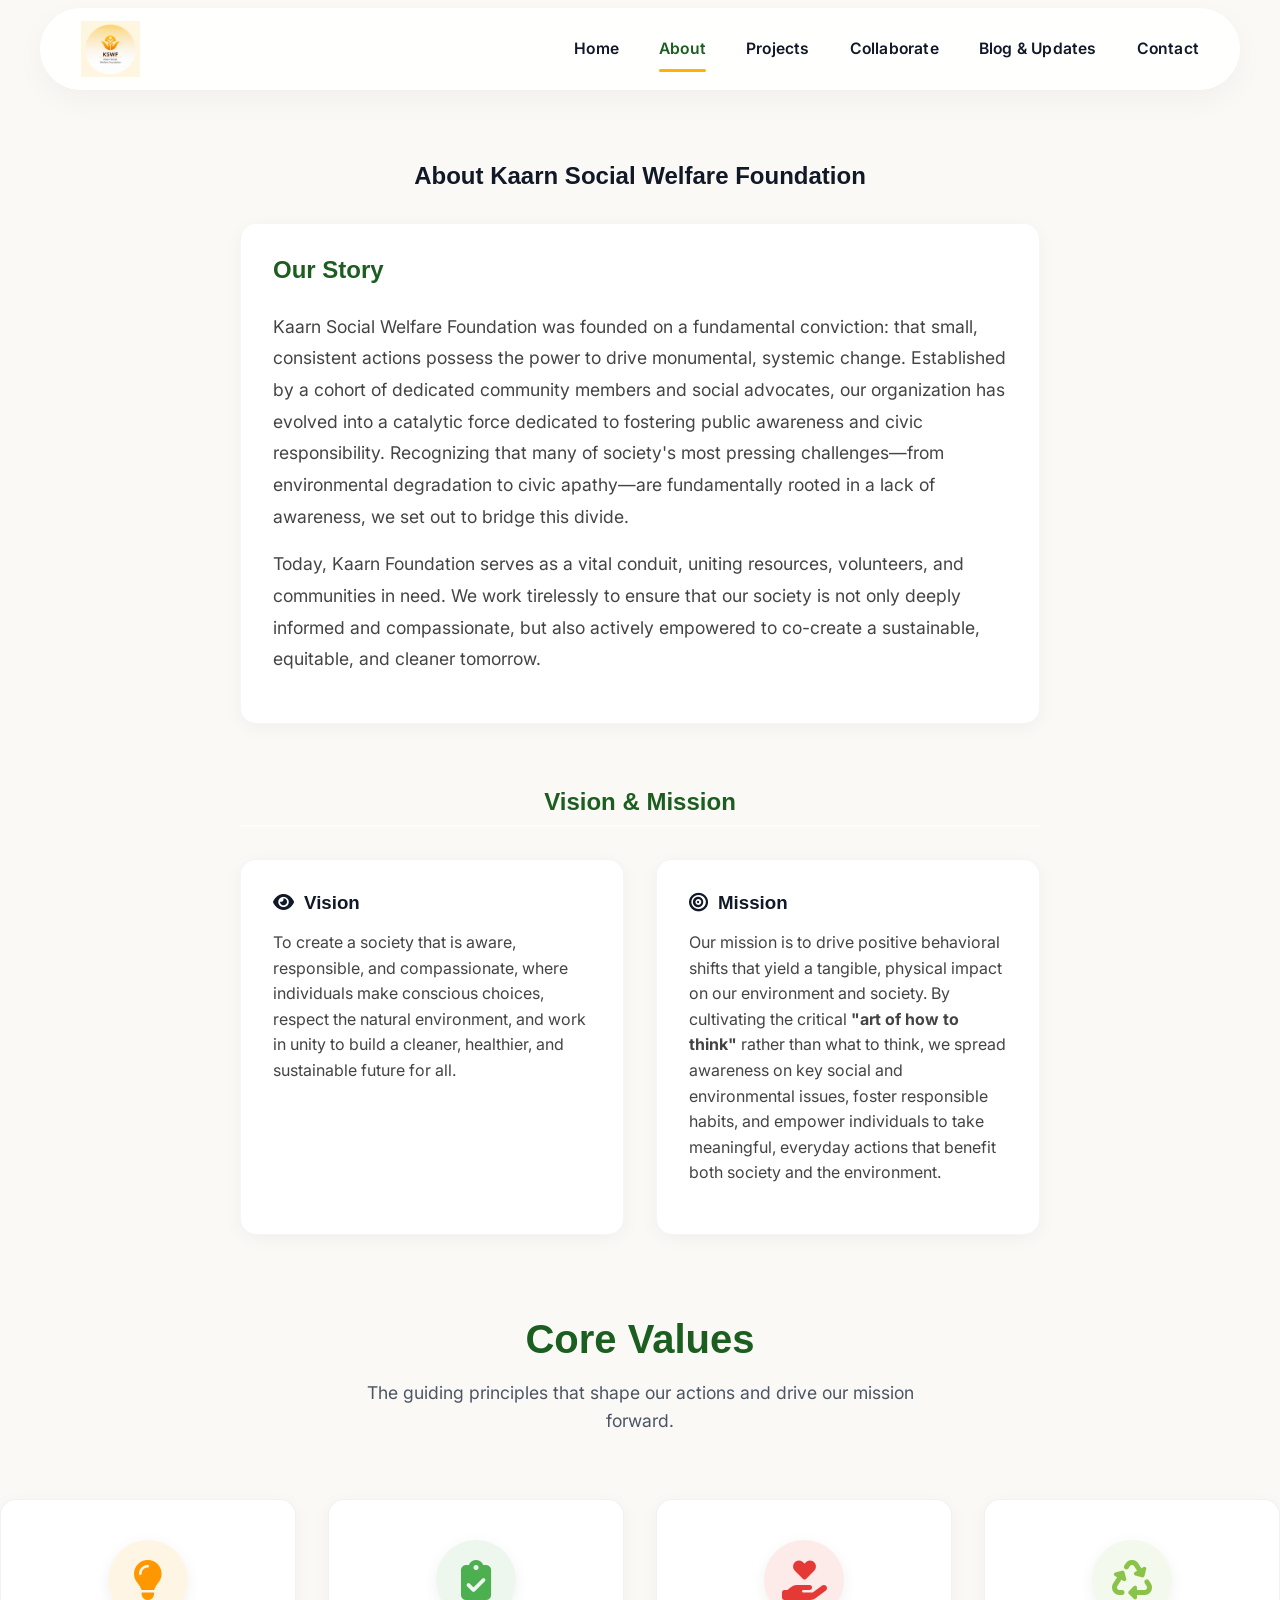
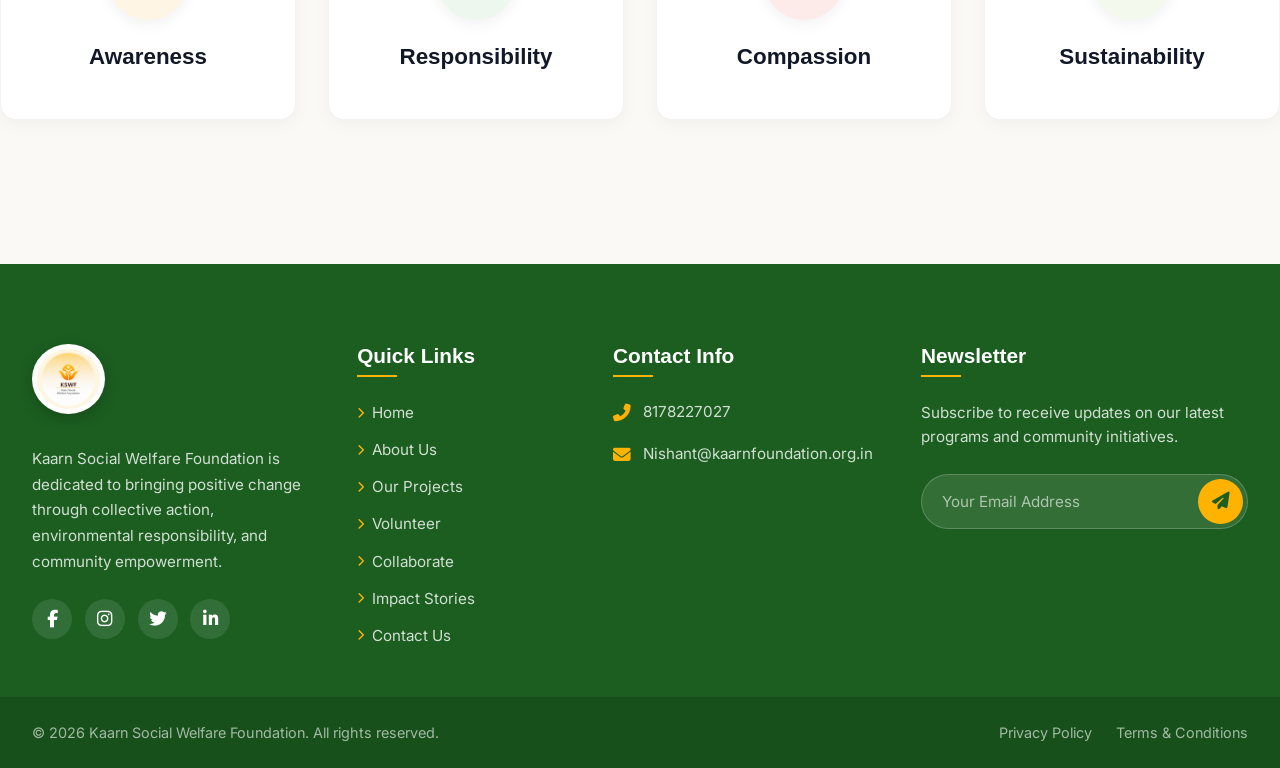
==== commit d979a93d: "new change" ====
--- a/about.html
+++ b/about.html
@@ -49,37 +49,41 @@
           </h1>
 
         <div class="mb-4">
-          <h2
-            style="
-              border-bottom: 2px solid var(--card-bg);
-              padding-bottom: 0.5rem;
-            "
-          >
-            Our Story
-          </h2>
-          <p
-            class="font-sans mt-1"
-            style="font-size: 1.1rem; color: #444; line-height: 1.8"
-          >
-            Kaarn Social Welfare Foundation was founded on a fundamental conviction: that small,
-            consistent actions possess the power to drive monumental, systemic change. Established by a cohort of
-            dedicated community members and social advocates, our organization has evolved into a catalytic force
-            dedicated to fostering public awareness and civic responsibility. Recognizing that many of society's most pressing challenges—from
-            environmental degradation to civic apathy—are fundamentally rooted in a lack of awareness, we set
-            out to bridge this divide.
-          </p>
-          <p
-            class="font-sans mt-1"
-            style="font-size: 1.1rem; color: #444; line-height: 1.8"
-          >
-            Today, Kaarn Foundation serves as a vital conduit, uniting resources, volunteers, and
-            communities in need. We work tirelessly to ensure that our society is not only deeply informed and
-            compassionate, but also actively empowered to co-create a sustainable, equitable, and cleaner tomorrow.
-          </p>
+          <div class="card glass">
+            <h2
+              style="
+                border-bottom: 2px solid var(--glass-border);
+                padding-bottom: 0.5rem;
+                margin-bottom: 1rem;
+              "
+            >
+              Our Story
+            </h2>
+            <p
+              class="font-sans mt-1"
+              style="font-size: 1.1rem; color: #444; line-height: 1.8"
+            >
+              Kaarn Social Welfare Foundation was founded on a fundamental conviction: that small,
+              consistent actions possess the power to drive monumental, systemic change. Established by a cohort of
+              dedicated community members and social advocates, our organization has evolved into a catalytic force
+              dedicated to fostering public awareness and civic responsibility. Recognizing that many of society's most pressing challenges—from
+              environmental degradation to civic apathy—are fundamentally rooted in a lack of awareness, we set
+              out to bridge this divide.
+            </p>
+            <p
+              class="font-sans mt-1"
+              style="font-size: 1.1rem; color: #444; line-height: 1.8"
+            >
+              Today, Kaarn Foundation serves as a vital conduit, uniting resources, volunteers, and
+              communities in need. We work tirelessly to ensure that our society is not only deeply informed and
+              compassionate, but also actively empowered to co-create a sustainable, equitable, and cleaner tomorrow.
+            </p>
+          </div>
         </div>
 
         <div class="mb-4">
           <h2
+            class="text-center"
             style="
               border-bottom: 2px solid var(--card-bg);
               padding-bottom: 0.5rem;
--- a/css/style.css
+++ b/css/style.css
@@ -188,32 +188,20 @@
   display: flex;
   align-items: center;
   justify-content: center;
-  width: 64px;
-  height: 64px;
-  border-radius: 50%;
-  overflow: hidden;
-  position: relative;
-  background: #fff6e2; /* Seamlessly matches the cream background of the logo #FFF6E2 */
-  border: none;
-  box-shadow: none;
-  padding: 0;
-  margin: 0;
+  text-decoration: none;
 }
 
 .logo img {
-  width: 100%;
-  height: 100%;
-  object-fit: cover;
-  display: block;
-  transform: scale(1.32); /* Scales up the inner logo to 85-90% of the circle, cropping the outer border ring */
+  max-height: 56px;
+  width: auto;
+  object-fit: contain;
   transition: transform 0.3s cubic-bezier(0.4, 0, 0.2, 1);
   border: none;
   background: transparent;
-  box-shadow: none;
 }
 
 .logo img:hover {
-  transform: scale(1.42) rotate(2deg); /* Interactive micro-animation */
+  transform: scale(1.05); /* Gentle scale on hover instead of wild rotation */
 }
 
 .nav-links {
@@ -1457,38 +1445,7 @@
     padding: 0 0.75rem;
   }
 
-  .nav-container {
-    padding: 0.5rem 1rem;
-    min-height: 64px;
-    border-radius: 12px;
-    overflow-x: auto;
-    -webkit-overflow-scrolling: touch;
-    scrollbar-width: none;
-    justify-content: flex-start;
-    gap: 1rem;
-  }
-
-  .nav-container::-webkit-scrollbar { display: none; }
-
-  .logo {
-    flex-shrink: 0;
-  }
-
-  .logo a {
-    width: 44px;
-    height: 44px;
-  }
-
-  .nav-links {
-    gap: 1.1rem;
-    flex-shrink: 0;
-    white-space: nowrap;
-  }
-
-  .nav-links a {
-    font-size: 0.85rem;
-    padding: 0.4rem 0;
-  }
+  /* Conflicting horizontal nav styles removed for mobile to allow standard hamburger menu */
 
   /* --- Hero Section --- */
   .hero-section {
@@ -1636,9 +1593,14 @@
     gap: 1.5rem;
   }
 
+  .highlights-wrapper {
+    padding: 1rem 0 0.5rem 0 !important;
+  }
+
   .filter-container {
     gap: 0.6rem;
     padding: 0 0.25rem;
+    margin-bottom: 1.5rem !important;
   }
 
   .filter-pill {
@@ -2039,7 +2001,7 @@
 /* ============================================================
    MOBILE — max-width 767px
    ============================================================ */
-@media (max-width: 767px) {
+@media (max-width: 768px) {
 
   /* Global overflow guard */
   html, body { overflow-x: hidden; width: 100%; }
@@ -2054,7 +2016,17 @@
   /* All inline section padding overridden */
   main > section,
   main > .section,
-  .section { padding: 2rem 0 !important; }
+  .section { padding: 1.5rem 0 !important; }
+
+  /* Utility Spacing Overrides for Mobile */
+  .mb-2 { margin-bottom: 1rem !important; }
+  .mb-3 { margin-bottom: 1.25rem !important; }
+  .mb-4 { margin-bottom: 1.5rem !important; }
+  .mb-1-5 { margin-bottom: 1rem !important; }
+  .gap-2 { gap: 1rem !important; }
+  .gap-3 { gap: 1.25rem !important; }
+  .gap-4 { gap: 1.5rem !important; }
+
 
   /* ── NAVIGATION ── */
   .header { top: 0; padding: 0 0.75rem; }
@@ -2074,7 +2046,7 @@
   .hamburger { display: flex; }
 
   /* Logo sizing */
-  .logo a { width: 44px; height: 44px; }
+  .logo img { max-height: 44px; }
 
   /* Nav links: hidden by default, shown when .open */
   .nav-links {
@@ -2273,6 +2245,7 @@
     width: 100% !important;
   }
   .card-light.mb-1-5 { min-width: unset !important; }
+  .card { padding: 1.5rem 1rem; }
 
   /* ── CONTACT PAGE ── */
   .flex.gap-4.flex-wrap .flex-1 {
@@ -2354,7 +2327,7 @@
    EXTRA SMALL — max-width 480px (small Androids)
    ============================================================ */
 @media (max-width: 480px) {
-  .container { padding-left: 0.9rem !important; padding-right: 0.9rem !important; }
+  .container { padding-left: 1.5rem !important; padding-right: 1.5rem !important; }
   h1 { font-size: 1.75rem !important; }
   h2 { font-size: 1.45rem !important; }
   h3 { font-size: 1.2rem !important; }
